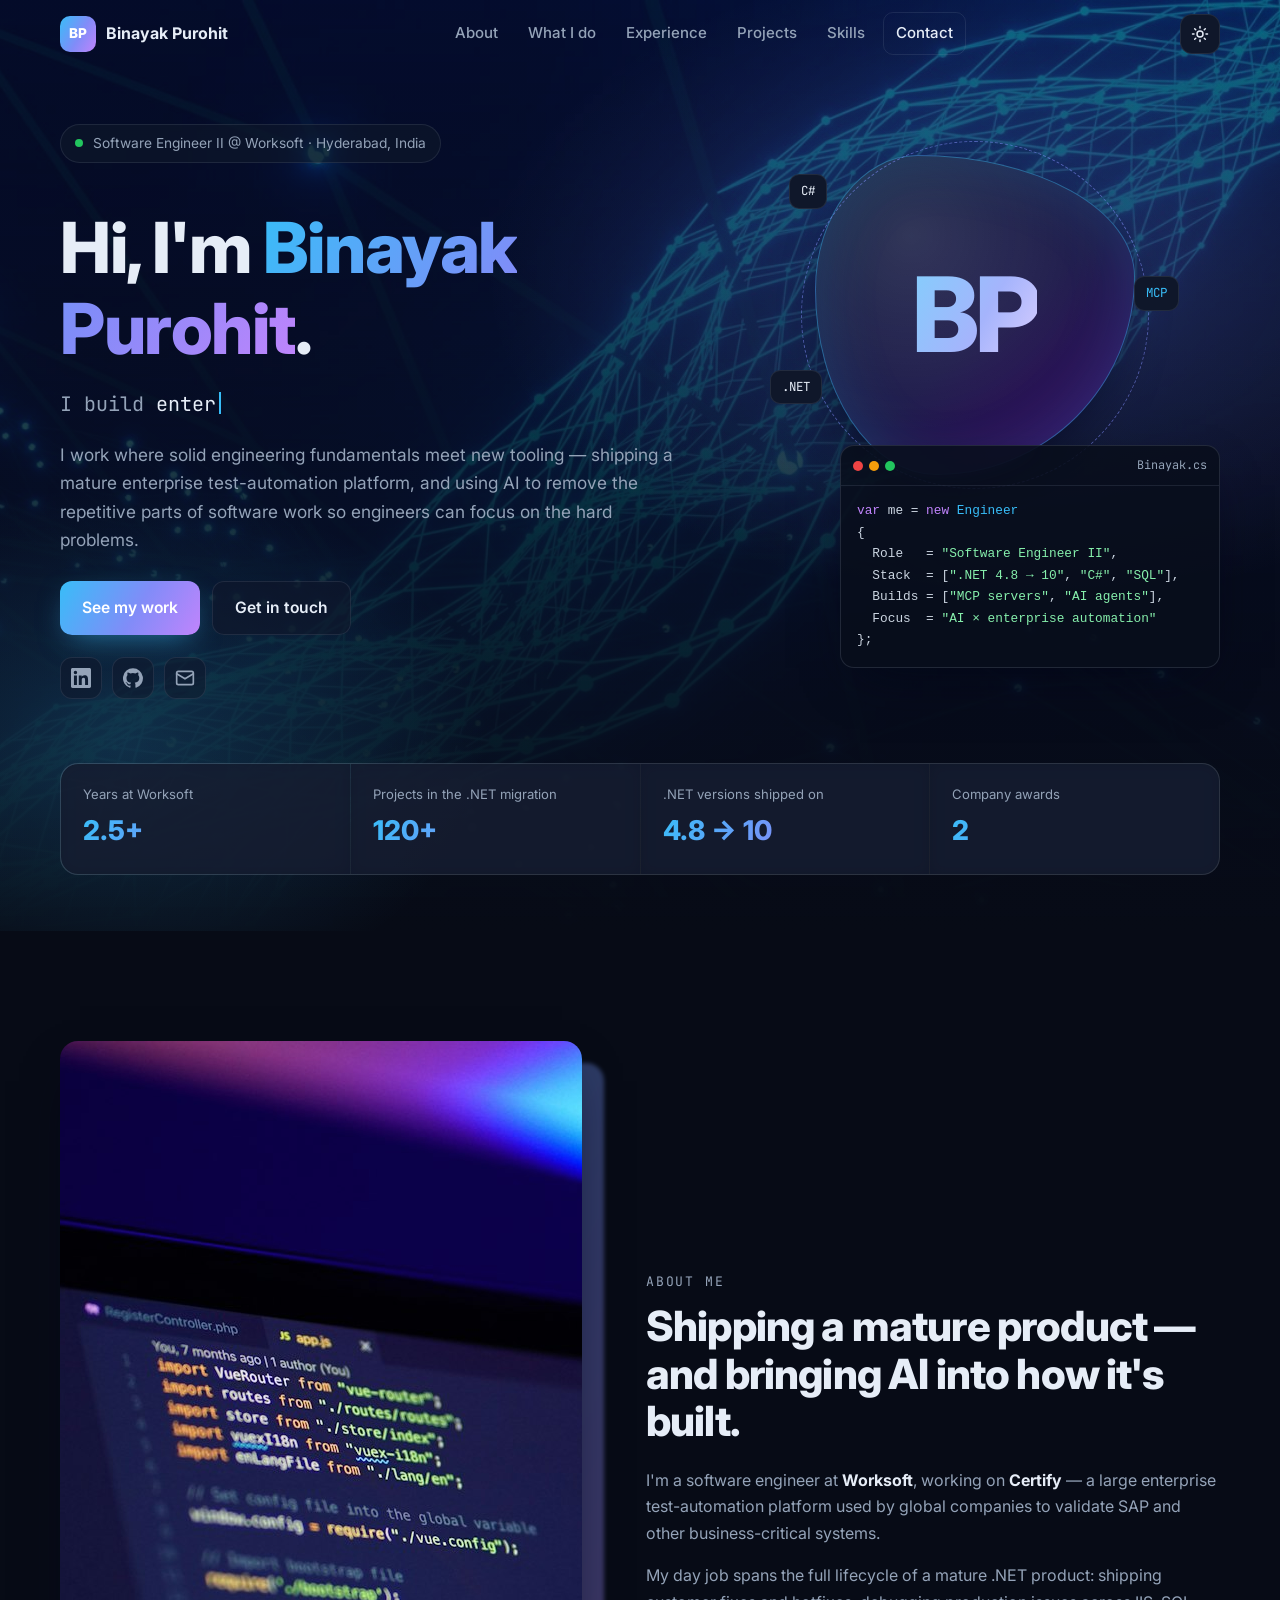
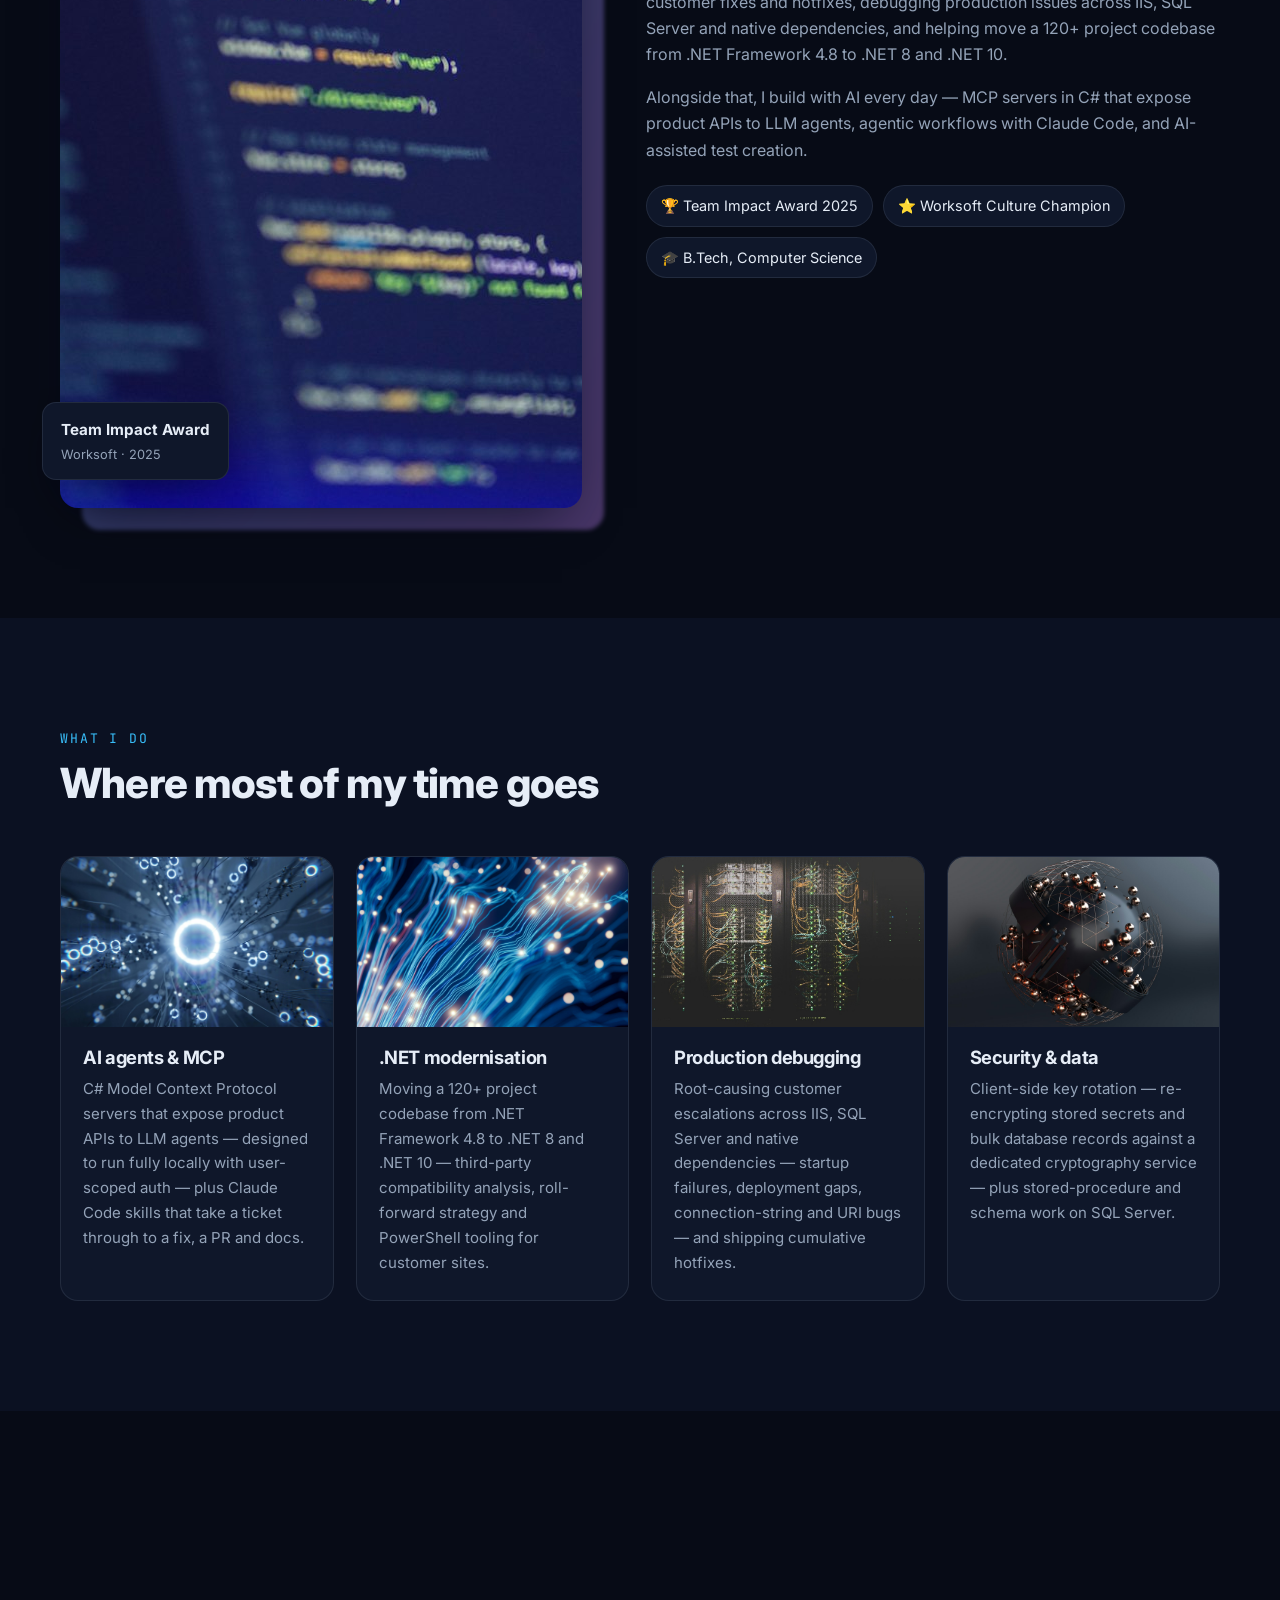
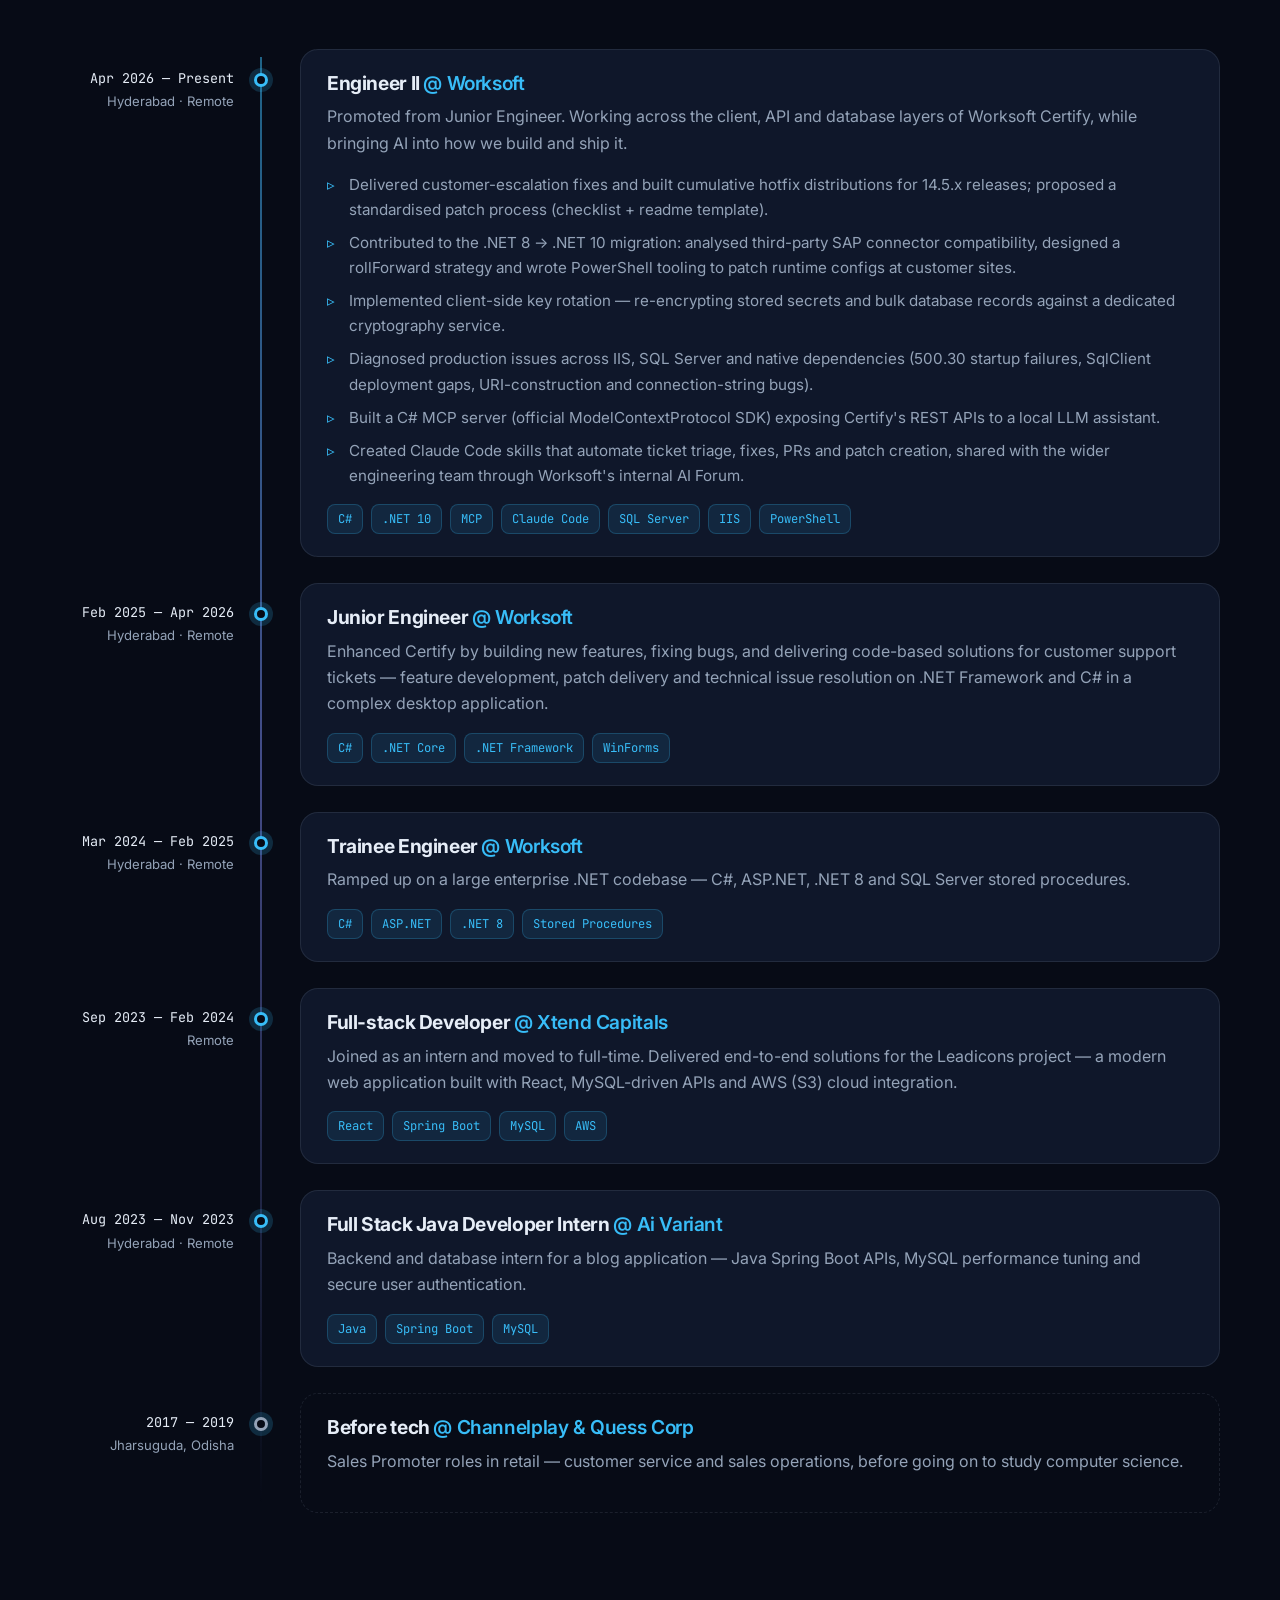
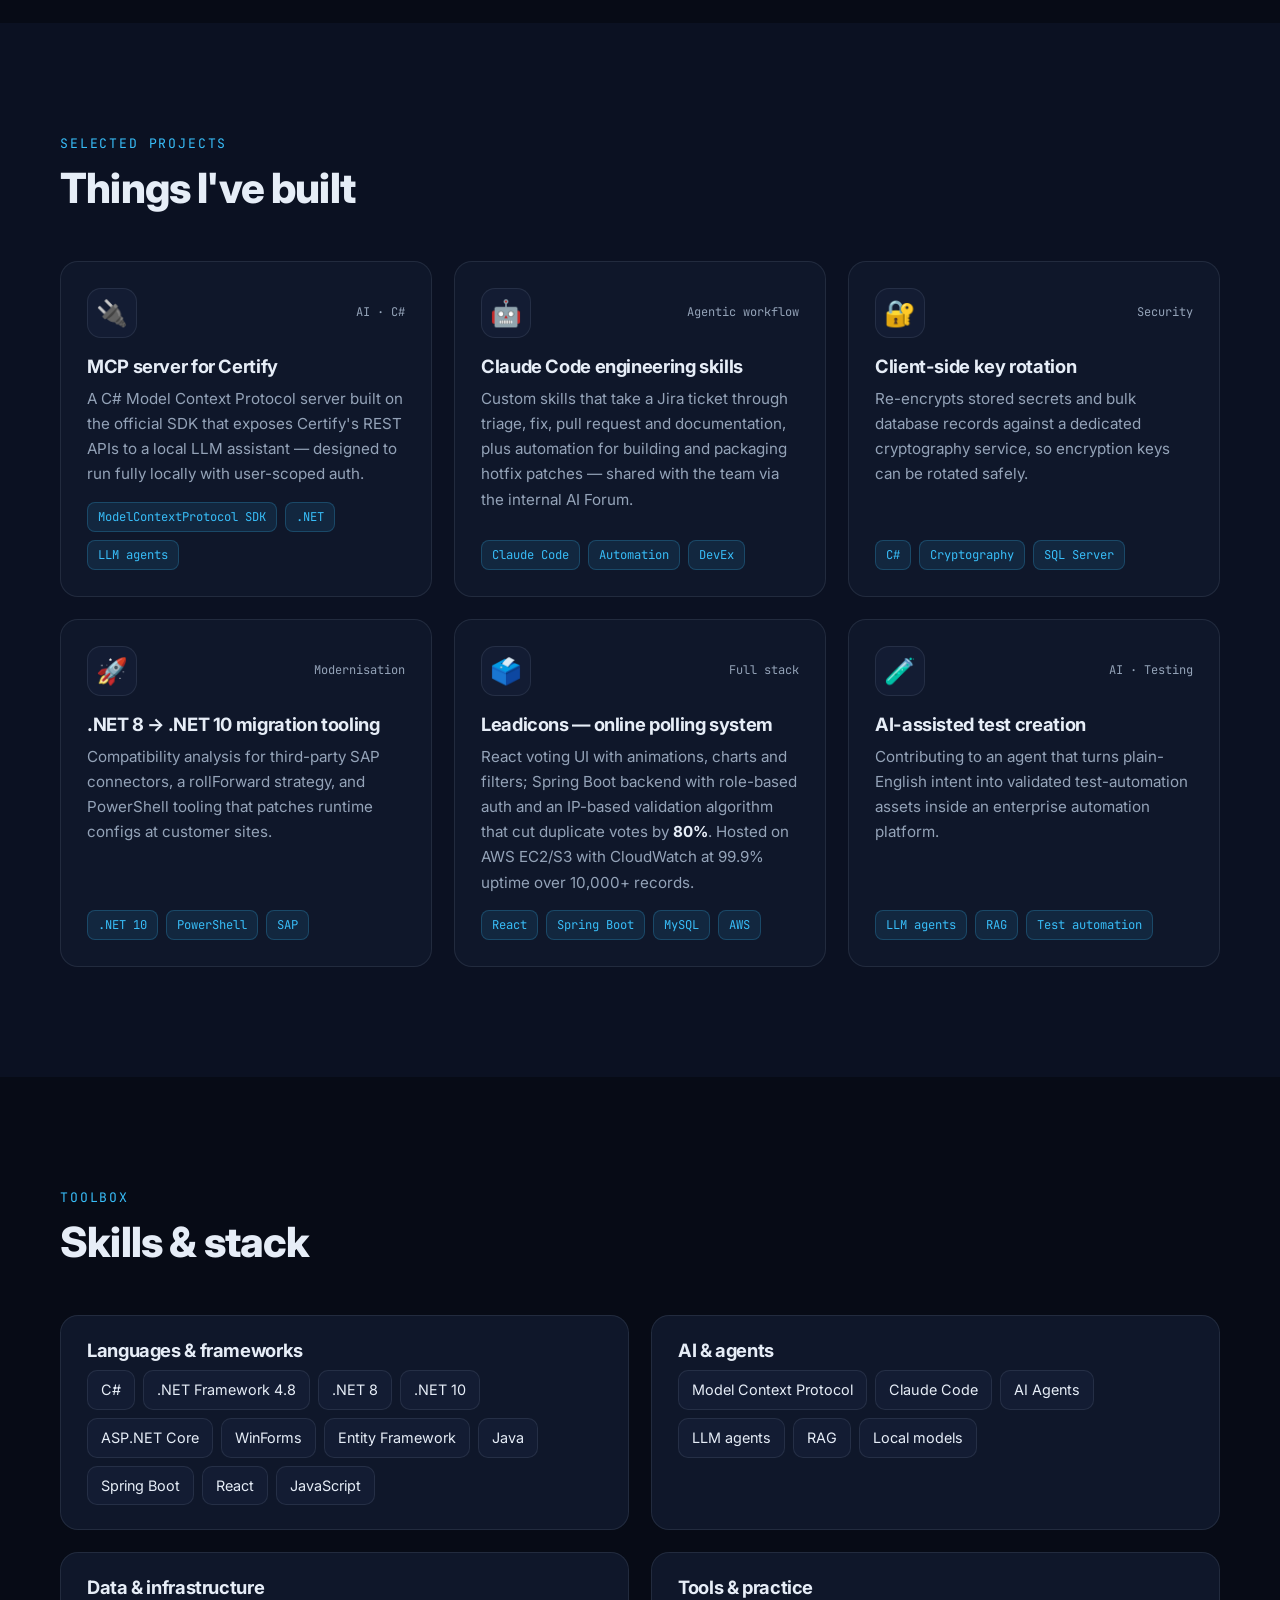
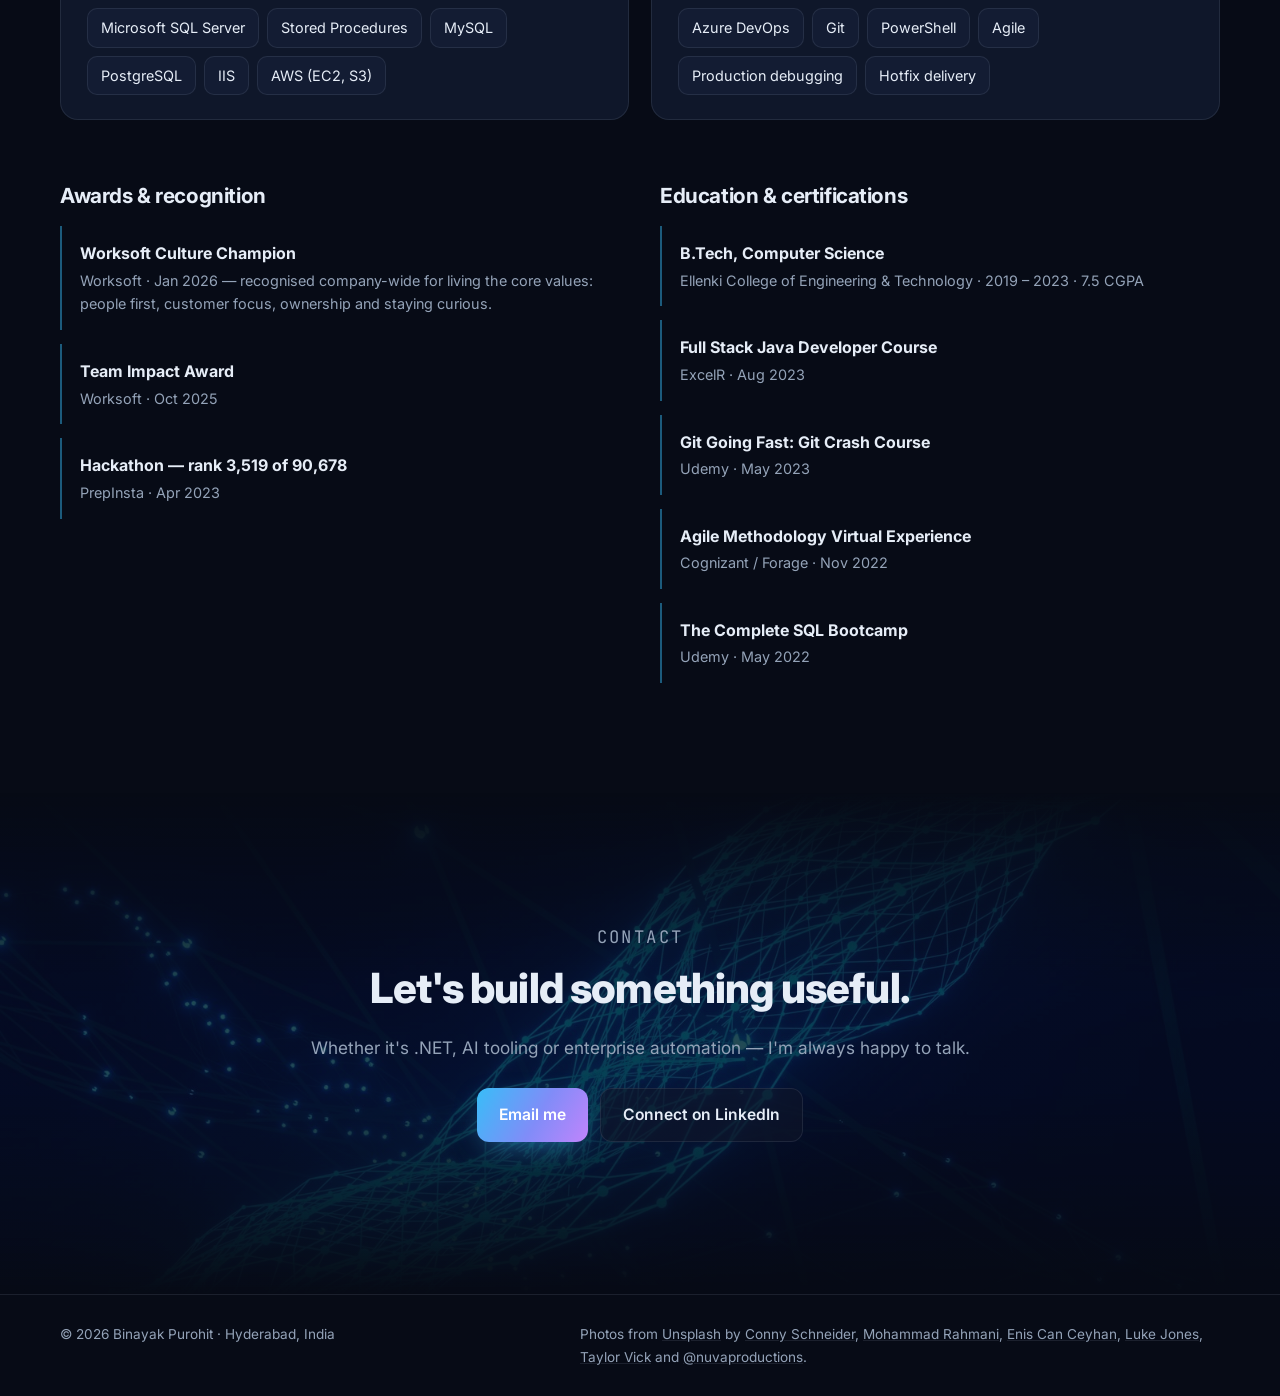
==== index.html @ 45546c9e "Add Google Search Console meta verification tag" ====
<!DOCTYPE html>
<html lang="en">
<head>
  <meta charset="utf-8">
  <meta name="viewport" content="width=device-width, initial-scale=1">
  <title>Binayak Purohit · Software Engineer</title>
  <meta name="description" content="Binayak Purohit — Software Engineer II at Worksoft. .NET (4.8 → 10), C#, AI agents and Model Context Protocol. Building AI into enterprise automation.">
  <meta name="theme-color" content="#070b16">
  <meta name="google-site-verification" content="hqnTCLdIvUIhX-21rxp1dbKADxFzVErIx6A2fZSbDo8" />
  <meta property="og:title" content="Binayak Purohit · Software Engineer">
  <meta property="og:description" content=".NET · C# · AI Agents & MCP — building AI into enterprise automation.">
  <meta property="og:image" content="https://binayakpurohit.github.io/assets/img/hero-network.jpg">
  <meta property="og:url" content="https://binayakpurohit.github.io/">
  <meta name="twitter:card" content="summary_large_image">
  <link rel="icon" href="data:image/svg+xml,<svg xmlns='http://www.w3.org/2000/svg' viewBox='0 0 64 64'><rect width='64' height='64' rx='14' fill='%23070b16'/><text x='32' y='42' font-family='Arial' font-weight='700' font-size='26' text-anchor='middle' fill='%2338bdf8'>BP</text></svg>">
  <link rel="preconnect" href="https://fonts.googleapis.com">
  <link rel="preconnect" href="https://fonts.gstatic.com" crossorigin>
  <link href="https://fonts.googleapis.com/css2?family=Inter:wght@400;500;600;700;800&family=JetBrains+Mono:wght@400;500&display=swap" rel="stylesheet">
  <link rel="stylesheet" href="assets/css/styles.css">
  <script>try{var t=localStorage.getItem('theme');if(t)document.documentElement.dataset.theme=t;}catch(e){}</script>
</head>
<body>
  <a class="skip" href="#main">Skip to content</a>

  <header class="nav" id="nav">
    <div class="container nav__inner">
      <a href="#top" class="nav__brand" aria-label="Home"><span class="nav__logo">BP</span><span>Binayak Purohit</span></a>
      <nav class="nav__links" id="navLinks" aria-label="Primary">
        <a href="#about">About</a>
        <a href="#work">What I do</a>
        <a href="#experience">Experience</a>
        <a href="#projects">Projects</a>
        <a href="#skills">Skills</a>
        <a href="#contact" class="nav__cta">Contact</a>
      </nav>
      <div class="nav__actions">
        <button class="icon-btn" id="themeToggle" aria-label="Toggle colour theme">
          <svg class="i-sun" viewBox="0 0 24 24" width="18" height="18" fill="none" stroke="currentColor" stroke-width="2" stroke-linecap="round"><circle cx="12" cy="12" r="4"/><path d="M12 2v2M12 20v2M4.9 4.9l1.4 1.4M17.7 17.7l1.4 1.4M2 12h2M20 12h2M4.9 19.1l1.4-1.4M17.7 6.3l1.4-1.4"/></svg>
          <svg class="i-moon" viewBox="0 0 24 24" width="18" height="18" fill="none" stroke="currentColor" stroke-width="2" stroke-linecap="round"><path d="M21 12.8A9 9 0 1 1 11.2 3a7 7 0 0 0 9.8 9.8z"/></svg>
        </button>
        <button class="icon-btn nav__burger" id="burger" aria-label="Open menu" aria-expanded="false" aria-controls="navLinks">
          <span></span><span></span><span></span>
        </button>
      </div>
    </div>
  </header>

  <main id="main">
    <!-- HERO -->
    <section class="hero" id="top">
      <div class="hero__bg" aria-hidden="true"></div>
      <div class="container hero__inner">
        <div class="hero__text rise">
          <p class="eyebrow"><span class="dot"></span> Software Engineer II @ Worksoft · Hyderabad, India</p>
          <h1>Hi, I'm <span class="grad">Binayak Purohit</span>.</h1>
          <p class="hero__role">I build <span class="typed" id="typed">enterprise .NET software</span><span class="caret" aria-hidden="true"></span></p>
          <p class="hero__lead">I work where solid engineering fundamentals meet new tooling — shipping a mature enterprise test-automation platform, and using AI to remove the repetitive parts of software work so engineers can focus on the hard problems.</p>
          <div class="hero__cta">
            <a href="#projects" class="btn btn--primary">See my work</a>
            <a href="#contact" class="btn btn--ghost">Get in touch</a>
          </div>
          <ul class="socials" aria-label="Social links">
            <li><a href="https://www.linkedin.com/in/binayak-purohit/" target="_blank" rel="noopener" aria-label="LinkedIn"><svg viewBox="0 0 24 24" width="20" height="20" fill="currentColor"><path d="M20.45 20.45h-3.55v-5.57c0-1.33-.03-3.04-1.85-3.04-1.85 0-2.14 1.45-2.14 2.94v5.67H9.36V9h3.41v1.56h.05c.48-.9 1.64-1.85 3.37-1.85 3.6 0 4.27 2.37 4.27 5.46v6.28zM5.34 7.43a2.06 2.06 0 1 1 0-4.12 2.06 2.06 0 0 1 0 4.12zM7.12 20.45H3.56V9h3.56v11.45zM22.22 0H1.77C.79 0 0 .77 0 1.73v20.54C0 23.23.79 24 1.77 24h20.45c.98 0 1.78-.77 1.78-1.73V1.73C24 .77 23.2 0 22.22 0z"/></svg></a></li>
            <li><a href="https://github.com/binayakpurohit" target="_blank" rel="noopener" aria-label="GitHub"><svg viewBox="0 0 24 24" width="20" height="20" fill="currentColor"><path d="M12 .3a12 12 0 0 0-3.8 23.4c.6.1.8-.3.8-.6v-2c-3.3.7-4-1.6-4-1.6-.6-1.4-1.4-1.8-1.4-1.8-1-.7.1-.7.1-.7 1.2.1 1.8 1.2 1.8 1.2 1 1.8 2.8 1.3 3.5 1 0-.8.4-1.3.7-1.6-2.7-.3-5.5-1.3-5.5-6 0-1.2.5-2.3 1.3-3.1-.2-.4-.6-1.6 0-3.2 0 0 1-.3 3.4 1.2a11.5 11.5 0 0 1 6 0c2.3-1.5 3.3-1.2 3.3-1.2.6 1.6.2 2.8 0 3.2.9.8 1.3 1.9 1.3 3.2 0 4.6-2.8 5.6-5.5 5.9.5.4.9 1 .9 2.2v3.3c0 .3.1.7.8.6A12 12 0 0 0 12 .3"/></svg></a></li>
            <li><a href="mailto:binayakpurohit007@gmail.com" aria-label="Email"><svg viewBox="0 0 24 24" width="20" height="20" fill="none" stroke="currentColor" stroke-width="2" stroke-linecap="round" stroke-linejoin="round"><rect x="2" y="4" width="20" height="16" rx="2"/><path d="m22 7-10 6L2 7"/></svg></a></li>
          </ul>
        </div>

        <div class="hero__visual rise rise--d1">
          <div class="portrait" aria-hidden="true">
            <div class="monogram"><span>BP</span></div>
            <span class="portrait__ring"></span>
            <span class="orbit orbit--1">C#</span>
            <span class="orbit orbit--2">MCP</span>
            <span class="orbit orbit--3">.NET</span>
          </div>
          <div class="terminal" aria-hidden="true">
            <div class="terminal__bar"><span></span><span></span><span></span><em>Binayak.cs</em></div>
<pre><code><span class="k">var</span> me = <span class="k">new</span> <span class="t">Engineer</span>
{
  Role   = <span class="s">"Software Engineer II"</span>,
  Stack  = [<span class="s">".NET 4.8 → 10"</span>, <span class="s">"C#"</span>, <span class="s">"SQL"</span>],
  Builds = [<span class="s">"MCP servers"</span>, <span class="s">"AI agents"</span>],
  Focus  = <span class="s">"AI × enterprise automation"</span>
};</code></pre>
          </div>
        </div>
      </div>

      <div class="container">
        <dl class="stats rise rise--d2">
          <div><dt>Years at Worksoft</dt><dd><span data-count="2.5" data-decimals="1">2.5</span>+</dd></div>
          <div><dt>Projects in the .NET migration</dt><dd><span data-count="120">120</span>+</dd></div>
          <div><dt>.NET versions shipped on</dt><dd>4.8 → 10</dd></div>
          <div><dt>Company awards</dt><dd><span data-count="2">2</span></dd></div>
        </dl>
      </div>
    </section>

    <!-- ABOUT -->
    <section class="section" id="about">
      <div class="container about">
        <figure class="about__media reveal">
          <img src="assets/img/about-code.jpg" alt="Laptop screen showing colourful source code" loading="lazy" width="1600" height="1067">
          <figcaption class="badge-float"><strong>Team Impact Award</strong><span>Worksoft · 2025</span></figcaption>
        </figure>
        <div class="about__text reveal">
          <p class="kicker">About me</p>
          <h2>Shipping a mature product — and bringing AI into how it's built.</h2>
          <p>I'm a software engineer at <strong>Worksoft</strong>, working on <strong>Certify</strong> — a large enterprise test-automation platform used by global companies to validate SAP and other business-critical systems.</p>
          <p>My day job spans the full lifecycle of a mature .NET product: shipping customer fixes and hotfixes, debugging production issues across IIS, SQL Server and native dependencies, and helping move a 120+ project codebase from .NET Framework 4.8 to .NET 8 and .NET 10.</p>
          <p>Alongside that, I build with AI every day — MCP servers in C# that expose product APIs to LLM agents, agentic workflows with Claude Code, and AI-assisted test creation.</p>
          <ul class="chips">
            <li>🏆 Team Impact Award 2025</li>
            <li>⭐ Worksoft Culture Champion</li>
            <li>🎓 B.Tech, Computer Science</li>
          </ul>
        </div>
      </div>
    </section>

    <!-- WHAT I DO -->
    <section class="section section--alt" id="work">
      <div class="container">
        <header class="section__head reveal">
          <p class="kicker">What I do</p>
          <h2>Where most of my time goes</h2>
        </header>
        <div class="cards">
          <article class="card reveal">
            <div class="card__img"><img src="assets/img/ai-core.jpg" alt="Abstract glowing network core" loading="lazy"></div>
            <div class="card__body">
              <h3>AI agents &amp; MCP</h3>
              <p>C# Model Context Protocol servers that expose product APIs to LLM agents — designed to run fully locally with user-scoped auth — plus Claude Code skills that take a ticket through to a fix, a PR and docs.</p>
            </div>
          </article>
          <article class="card reveal">
            <div class="card__img"><img src="assets/img/dotnet-circuit.jpg" alt="Close-up of a circuit board" loading="lazy"></div>
            <div class="card__body">
              <h3>.NET modernisation</h3>
              <p>Moving a 120+ project codebase from .NET Framework 4.8 to .NET 8 and .NET 10 — third-party compatibility analysis, roll-forward strategy and PowerShell tooling for customer sites.</p>
            </div>
          </article>
          <article class="card reveal">
            <div class="card__img"><img src="assets/img/infra-cables.jpg" alt="Network cables plugged into a server switch" loading="lazy"></div>
            <div class="card__body">
              <h3>Production debugging</h3>
              <p>Root-causing customer escalations across IIS, SQL Server and native dependencies — startup failures, deployment gaps, connection-string and URI bugs — and shipping cumulative hotfixes.</p>
            </div>
          </article>
          <article class="card reveal">
            <div class="card__img"><img src="assets/img/crypto-sphere.jpg" alt="Dark sphere wrapped in a copper wireframe" loading="lazy"></div>
            <div class="card__body">
              <h3>Security &amp; data</h3>
              <p>Client-side key rotation — re-encrypting stored secrets and bulk database records against a dedicated cryptography service — plus stored-procedure and schema work on SQL Server.</p>
            </div>
          </article>
        </div>
      </div>
    </section>

    <!-- EXPERIENCE -->
    <section class="section" id="experience">
      <div class="container">
        <header class="section__head reveal">
          <p class="kicker">Experience</p>
          <h2>Where I've worked</h2>
        </header>

        <ol class="timeline">
          <li class="tl reveal">
            <div class="tl__meta"><span class="tl__date">Apr 2026 — Present</span><span class="tl__place">Hyderabad · Remote</span></div>
            <div class="tl__card">
              <h3>Engineer II <span class="at">@ Worksoft</span></h3>
              <p class="tl__sub">Promoted from Junior Engineer. Working across the client, API and database layers of Worksoft Certify, while bringing AI into how we build and ship it.</p>
              <ul class="bullets">
                <li>Delivered customer-escalation fixes and built cumulative hotfix distributions for 14.5.x releases; proposed a standardised patch process (checklist + readme template).</li>
                <li>Contributed to the .NET 8 → .NET 10 migration: analysed third-party SAP connector compatibility, designed a rollForward strategy and wrote PowerShell tooling to patch runtime configs at customer sites.</li>
                <li>Implemented client-side key rotation — re-encrypting stored secrets and bulk database records against a dedicated cryptography service.</li>
                <li>Diagnosed production issues across IIS, SQL Server and native dependencies (500.30 startup failures, SqlClient deployment gaps, URI-construction and connection-string bugs).</li>
                <li>Built a C# MCP server (official ModelContextProtocol SDK) exposing Certify's REST APIs to a local LLM assistant.</li>
                <li>Created Claude Code skills that automate ticket triage, fixes, PRs and patch creation, shared with the wider engineering team through Worksoft's internal AI Forum.</li>
              </ul>
              <ul class="tags"><li>C#</li><li>.NET 10</li><li>MCP</li><li>Claude Code</li><li>SQL Server</li><li>IIS</li><li>PowerShell</li></ul>
            </div>
          </li>
          <li class="tl reveal">
            <div class="tl__meta"><span class="tl__date">Feb 2025 — Apr 2026</span><span class="tl__place">Hyderabad · Remote</span></div>
            <div class="tl__card">
              <h3>Junior Engineer <span class="at">@ Worksoft</span></h3>
              <p class="tl__sub">Enhanced Certify by building new features, fixing bugs, and delivering code-based solutions for customer support tickets — feature development, patch delivery and technical issue resolution on .NET Framework and C# in a complex desktop application.</p>
              <ul class="tags"><li>C#</li><li>.NET Core</li><li>.NET Framework</li><li>WinForms</li></ul>
            </div>
          </li>
          <li class="tl reveal">
            <div class="tl__meta"><span class="tl__date">Mar 2024 — Feb 2025</span><span class="tl__place">Hyderabad · Remote</span></div>
            <div class="tl__card">
              <h3>Trainee Engineer <span class="at">@ Worksoft</span></h3>
              <p class="tl__sub">Ramped up on a large enterprise .NET codebase — C#, ASP.NET, .NET 8 and SQL Server stored procedures.</p>
              <ul class="tags"><li>C#</li><li>ASP.NET</li><li>.NET 8</li><li>Stored Procedures</li></ul>
            </div>
          </li>
          <li class="tl reveal">
            <div class="tl__meta"><span class="tl__date">Sep 2023 — Feb 2024</span><span class="tl__place">Remote</span></div>
            <div class="tl__card">
              <h3>Full-stack Developer <span class="at">@ Xtend Capitals</span></h3>
              <p class="tl__sub">Joined as an intern and moved to full-time. Delivered end-to-end solutions for the Leadicons project — a modern web application built with React, MySQL-driven APIs and AWS (S3) cloud integration.</p>
              <ul class="tags"><li>React</li><li>Spring Boot</li><li>MySQL</li><li>AWS</li></ul>
            </div>
          </li>
          <li class="tl reveal">
            <div class="tl__meta"><span class="tl__date">Aug 2023 — Nov 2023</span><span class="tl__place">Hyderabad · Remote</span></div>
            <div class="tl__card">
              <h3>Full Stack Java Developer Intern <span class="at">@ Ai Variant</span></h3>
              <p class="tl__sub">Backend and database intern for a blog application — Java Spring Boot APIs, MySQL performance tuning and secure user authentication.</p>
              <ul class="tags"><li>Java</li><li>Spring Boot</li><li>MySQL</li></ul>
            </div>
          </li>
          <li class="tl tl--muted reveal">
            <div class="tl__meta"><span class="tl__date">2017 — 2019</span><span class="tl__place">Jharsuguda, Odisha</span></div>
            <div class="tl__card">
              <h3>Before tech <span class="at">@ Channelplay &amp; Quess Corp</span></h3>
              <p class="tl__sub">Sales Promoter roles in retail — customer service and sales operations, before going on to study computer science.</p>
            </div>
          </li>
        </ol>
      </div>
    </section>

    <!-- PROJECTS -->
    <section class="section section--alt" id="projects">
      <div class="container">
        <header class="section__head reveal">
          <p class="kicker">Selected projects</p>
          <h2>Things I've built</h2>
        </header>
        <div class="projects">
          <article class="project reveal">
            <div class="project__top"><span class="project__icon" aria-hidden="true">🔌</span><span class="project__tag">AI · C#</span></div>
            <h3>MCP server for Certify</h3>
            <p>A C# Model Context Protocol server built on the official SDK that exposes Certify's REST APIs to a local LLM assistant — designed to run fully locally with user-scoped auth.</p>
            <ul class="tags"><li>ModelContextProtocol SDK</li><li>.NET</li><li>LLM agents</li></ul>
          </article>
          <article class="project reveal">
            <div class="project__top"><span class="project__icon" aria-hidden="true">🤖</span><span class="project__tag">Agentic workflow</span></div>
            <h3>Claude Code engineering skills</h3>
            <p>Custom skills that take a Jira ticket through triage, fix, pull request and documentation, plus automation for building and packaging hotfix patches — shared with the team via the internal AI Forum.</p>
            <ul class="tags"><li>Claude Code</li><li>Automation</li><li>DevEx</li></ul>
          </article>
          <article class="project reveal">
            <div class="project__top"><span class="project__icon" aria-hidden="true">🔐</span><span class="project__tag">Security</span></div>
            <h3>Client-side key rotation</h3>
            <p>Re-encrypts stored secrets and bulk database records against a dedicated cryptography service, so encryption keys can be rotated safely.</p>
            <ul class="tags"><li>C#</li><li>Cryptography</li><li>SQL Server</li></ul>
          </article>
          <article class="project reveal">
            <div class="project__top"><span class="project__icon" aria-hidden="true">🚀</span><span class="project__tag">Modernisation</span></div>
            <h3>.NET 8 → .NET 10 migration tooling</h3>
            <p>Compatibility analysis for third-party SAP connectors, a rollForward strategy, and PowerShell tooling that patches runtime configs at customer sites.</p>
            <ul class="tags"><li>.NET 10</li><li>PowerShell</li><li>SAP</li></ul>
          </article>
          <article class="project reveal">
            <div class="project__top"><span class="project__icon" aria-hidden="true">🗳️</span><span class="project__tag">Full stack</span></div>
            <h3>Leadicons — online polling system</h3>
            <p>React voting UI with animations, charts and filters; Spring Boot backend with role-based auth and an IP-based validation algorithm that cut duplicate votes by <strong>80%</strong>. Hosted on AWS EC2/S3 with CloudWatch at 99.9% uptime over 10,000+ records.</p>
            <ul class="tags"><li>React</li><li>Spring Boot</li><li>MySQL</li><li>AWS</li></ul>
          </article>
          <article class="project reveal">
            <div class="project__top"><span class="project__icon" aria-hidden="true">🧪</span><span class="project__tag">AI · Testing</span></div>
            <h3>AI-assisted test creation</h3>
            <p>Contributing to an agent that turns plain-English intent into validated test-automation assets inside an enterprise automation platform.</p>
            <ul class="tags"><li>LLM agents</li><li>RAG</li><li>Test automation</li></ul>
          </article>
        </div>
      </div>
    </section>

    <!-- SKILLS -->
    <section class="section" id="skills">
      <div class="container">
        <header class="section__head reveal">
          <p class="kicker">Toolbox</p>
          <h2>Skills &amp; stack</h2>
        </header>
        <div class="skills">
          <div class="skillset reveal">
            <h3>Languages &amp; frameworks</h3>
            <ul class="pills"><li>C#</li><li>.NET Framework 4.8</li><li>.NET 8</li><li>.NET 10</li><li>ASP.NET Core</li><li>WinForms</li><li>Entity Framework</li><li>Java</li><li>Spring Boot</li><li>React</li><li>JavaScript</li></ul>
          </div>
          <div class="skillset reveal">
            <h3>AI &amp; agents</h3>
            <ul class="pills"><li>Model Context Protocol</li><li>Claude Code</li><li>AI Agents</li><li>LLM agents</li><li>RAG</li><li>Local models</li></ul>
          </div>
          <div class="skillset reveal">
            <h3>Data &amp; infrastructure</h3>
            <ul class="pills"><li>Microsoft SQL Server</li><li>Stored Procedures</li><li>MySQL</li><li>PostgreSQL</li><li>IIS</li><li>AWS (EC2, S3)</li></ul>
          </div>
          <div class="skillset reveal">
            <h3>Tools &amp; practice</h3>
            <ul class="pills"><li>Azure DevOps</li><li>Git</li><li>PowerShell</li><li>Agile</li><li>Production debugging</li><li>Hotfix delivery</li></ul>
          </div>
        </div>

        <div class="split">
          <div class="reveal">
            <h3 class="mini-head">Awards &amp; recognition</h3>
            <ul class="list">
              <li><strong>Worksoft Culture Champion</strong><span>Worksoft · Jan 2026 — recognised company-wide for living the core values: people first, customer focus, ownership and staying curious.</span></li>
              <li><strong>Team Impact Award</strong><span>Worksoft · Oct 2025</span></li>
              <li><strong>Hackathon — rank 3,519 of 90,678</strong><span>PrepInsta · Apr 2023</span></li>
            </ul>
          </div>
          <div class="reveal">
            <h3 class="mini-head">Education &amp; certifications</h3>
            <ul class="list">
              <li><strong>B.Tech, Computer Science</strong><span>Ellenki College of Engineering &amp; Technology · 2019 – 2023 · 7.5 CGPA</span></li>
              <li><strong>Full Stack Java Developer Course</strong><span>ExcelR · Aug 2023</span></li>
              <li><strong>Git Going Fast: Git Crash Course</strong><span>Udemy · May 2023</span></li>
              <li><strong>Agile Methodology Virtual Experience</strong><span>Cognizant / Forage · Nov 2022</span></li>
              <li><strong>The Complete SQL Bootcamp</strong><span>Udemy · May 2022</span></li>
            </ul>
          </div>
        </div>
      </div>
    </section>

    <!-- CONTACT -->
    <section class="section contact" id="contact">
      <div class="contact__bg" aria-hidden="true"></div>
      <div class="container contact__inner reveal">
        <p class="kicker">Contact</p>
        <h2>Let's build something useful.</h2>
        <p>Whether it's .NET, AI tooling or enterprise automation — I'm always happy to talk.</p>
        <div class="hero__cta hero__cta--center">
          <a class="btn btn--primary" href="mailto:binayakpurohit007@gmail.com">Email me</a>
          <a class="btn btn--ghost" href="https://www.linkedin.com/in/binayak-purohit/" target="_blank" rel="noopener">Connect on LinkedIn</a>
        </div>
      </div>
    </section>
  </main>

  <footer class="footer">
    <div class="container footer__inner">
      <p>© <span id="year">2026</span> Binayak Purohit · Hyderabad, India</p>
      <p class="credits">Photos from <a href="https://unsplash.com" target="_blank" rel="noopener">Unsplash</a> by
        <a href="https://unsplash.com/@choys_" target="_blank" rel="noopener">Conny Schneider</a>,
        <a href="https://unsplash.com/@afgprogrammer" target="_blank" rel="noopener">Mohammad Rahmani</a>,
        <a href="https://unsplash.com/@enisvisuals" target="_blank" rel="noopener">Enis Can Ceyhan</a>,
        <a href="https://unsplash.com/@lukejonesdesign" target="_blank" rel="noopener">Luke Jones</a>,
        <a href="https://unsplash.com/@tvick" target="_blank" rel="noopener">Taylor Vick</a> and
        <a href="https://unsplash.com/@nuvaproductions" target="_blank" rel="noopener">@nuvaproductions</a>.</p>
    </div>
  </footer>

  <script src="assets/js/main.js" defer></script>
</body>
</html>
---- assets/css/styles.css ----
/* ---------- Tokens ---------- */
:root {
  --bg: #070b16;
  --bg-alt: #0b1122;
  --surface: #0f172a;
  --surface-2: #131c33;
  --border: rgba(148, 163, 184, .14);
  --text: #e6edf7;
  --muted: #94a3b8;
  --accent: #38bdf8;
  --accent-2: #818cf8;
  --accent-3: #22d3ee;
  --grad: linear-gradient(120deg, #38bdf8 0%, #818cf8 55%, #c084fc 100%);
  --shadow: 0 20px 50px -20px rgba(2, 6, 23, .8);
  --radius: 18px;
  --nav-h: 68px;
  --hero-overlay: linear-gradient(180deg, rgba(7,11,22,.55) 0%, rgba(7,11,22,.85) 60%, var(--bg) 100%);
  color-scheme: dark;
}
:root[data-theme="light"] {
  --bg: #f7f9fc;
  --bg-alt: #eef2f9;
  --surface: #ffffff;
  --surface-2: #f3f6fb;
  --border: rgba(15, 23, 42, .1);
  --text: #0f172a;
  --muted: #526077;
  --accent: #0284c7;
  --accent-2: #4f46e5;
  --accent-3: #0891b2;
  --grad: linear-gradient(120deg, #0284c7 0%, #4f46e5 55%, #9333ea 100%);
  --shadow: 0 20px 45px -25px rgba(15, 23, 42, .35);
  --hero-overlay: linear-gradient(180deg, rgba(247,249,252,.78) 0%, rgba(247,249,252,.92) 60%, var(--bg) 100%);
  color-scheme: light;
}

/* ---------- Base ---------- */
*, *::before, *::after { box-sizing: border-box; }
html { scroll-behavior: smooth; scroll-padding-top: calc(var(--nav-h) + 12px); }
body {
  margin: 0;
  font-family: "Inter", system-ui, -apple-system, "Segoe UI", Roboto, sans-serif;
  background: var(--bg);
  color: var(--text);
  line-height: 1.65;
  -webkit-font-smoothing: antialiased;
  overflow-x: hidden;
  transition: background .3s ease, color .3s ease;
}
img { max-width: 100%; display: block; }
a { color: var(--accent); text-decoration: none; }
a:hover { text-decoration: underline; }
h1, h2, h3 { line-height: 1.15; margin: 0 0 .5em; letter-spacing: -.02em; }
h2 { font-size: clamp(1.8rem, 3.6vw, 2.6rem); font-weight: 800; }
h3 { font-size: 1.15rem; font-weight: 700; }
p { margin: 0 0 1em; }
ul, ol { margin: 0; padding: 0; list-style: none; }
.container { width: min(1160px, 100% - 32px); margin-inline: auto; }
.skip { position: absolute; left: -999px; top: 8px; background: var(--accent); color: #000; padding: 8px 14px; border-radius: 8px; z-index: 100; }
.skip:focus { left: 8px; }
:focus-visible { outline: 2px solid var(--accent); outline-offset: 3px; border-radius: 6px; }
.grad { background: var(--grad); -webkit-background-clip: text; background-clip: text; color: transparent; }
.kicker { font-family: "JetBrains Mono", monospace; font-size: .82rem; text-transform: uppercase; letter-spacing: .14em; color: var(--accent); margin-bottom: .8em; }

/* ---------- Nav ---------- */
.nav {
  position: fixed; inset: 0 0 auto 0; height: var(--nav-h); z-index: 50;
  transition: background .3s ease, box-shadow .3s ease, border-color .3s ease;
  border-bottom: 1px solid transparent;
}
.nav.is-scrolled {
  background: color-mix(in srgb, var(--bg) 78%, transparent);
  backdrop-filter: saturate(160%) blur(14px);
  -webkit-backdrop-filter: saturate(160%) blur(14px);
  border-bottom-color: var(--border);
}
.nav__inner { height: 100%; display: flex; align-items: center; justify-content: space-between; gap: 16px; }
.nav__brand { display: flex; align-items: center; gap: 10px; color: var(--text); font-weight: 700; }
.nav__brand:hover { text-decoration: none; }
.nav__logo { display: grid; place-items: center; width: 36px; height: 36px; border-radius: 10px; background: var(--grad); color: #fff; font-size: .85rem; font-weight: 800; letter-spacing: .02em; }
.nav__links { display: flex; align-items: center; gap: 6px; }
.nav__links a { color: var(--muted); padding: 8px 12px; border-radius: 10px; font-size: .94rem; font-weight: 500; transition: color .2s, background .2s; }
.nav__links a:hover, .nav__links a.is-active { color: var(--text); background: var(--surface-2); text-decoration: none; }
.nav__links .nav__cta { color: var(--text); border: 1px solid var(--border); }
.nav__actions { display: flex; align-items: center; gap: 8px; }
.icon-btn { display: grid; place-items: center; width: 40px; height: 40px; border-radius: 12px; border: 1px solid var(--border); background: var(--surface); color: var(--text); cursor: pointer; transition: transform .2s, border-color .2s; }
.icon-btn:hover { border-color: var(--accent); transform: translateY(-1px); }
.i-moon { display: none; }
:root[data-theme="light"] .i-sun { display: none; }
:root[data-theme="light"] .i-moon { display: block; }
.nav__burger { display: none; flex-direction: column; gap: 4px; }
.nav__burger span { display: block; width: 18px; height: 2px; background: currentColor; border-radius: 2px; transition: transform .25s, opacity .25s; }
.nav__burger[aria-expanded="true"] span:nth-child(1) { transform: translateY(6px) rotate(45deg); }
.nav__burger[aria-expanded="true"] span:nth-child(2) { opacity: 0; }
.nav__burger[aria-expanded="true"] span:nth-child(3) { transform: translateY(-6px) rotate(-45deg); }

/* ---------- Buttons ---------- */
.btn { display: inline-flex; align-items: center; justify-content: center; gap: 8px; padding: 13px 22px; border-radius: 12px; font-weight: 600; font-size: .98rem; transition: transform .2s, box-shadow .2s, background .2s, border-color .2s; }
.btn:hover { text-decoration: none; transform: translateY(-2px); }
.btn--primary { background: var(--grad); color: #fff; box-shadow: 0 10px 30px -10px rgba(56, 189, 248, .6); }
.btn--primary:hover { box-shadow: 0 16px 36px -12px rgba(129, 140, 248, .7); }
.btn--ghost { color: var(--text); border: 1px solid var(--border); background: color-mix(in srgb, var(--surface) 60%, transparent); }
.btn--ghost:hover { border-color: var(--accent); }

/* ---------- Hero ---------- */
.hero { position: relative; min-height: 100vh; padding: calc(var(--nav-h) + 56px) 0 56px; display: flex; flex-direction: column; justify-content: center; isolation: isolate; }
.hero__bg { position: absolute; inset: 0; z-index: -1; background: var(--hero-overlay), url("../img/hero-network.jpg") center / cover no-repeat; }
.hero__bg::after { content: ""; position: absolute; inset: 0; background: radial-gradient(60% 50% at 80% 30%, rgba(129,140,248,.22), transparent 70%), radial-gradient(40% 40% at 10% 80%, rgba(56,189,248,.18), transparent 70%); }
.hero__inner { display: grid; grid-template-columns: 1.25fr 1fr; gap: 56px; align-items: center; }
.eyebrow { display: inline-flex; align-items: center; gap: 10px; padding: 7px 14px; border-radius: 999px; border: 1px solid var(--border); background: color-mix(in srgb, var(--surface) 65%, transparent); color: var(--muted); font-size: .86rem; backdrop-filter: blur(6px); }
.dot { width: 8px; height: 8px; border-radius: 50%; background: #22c55e; box-shadow: 0 0 0 0 rgba(34,197,94,.6); animation: pulse 2s infinite; }
@keyframes pulse { 0% { box-shadow: 0 0 0 0 rgba(34,197,94,.55); } 70% { box-shadow: 0 0 0 10px rgba(34,197,94,0); } 100% { box-shadow: 0 0 0 0 rgba(34,197,94,0); } }
.hero h1 { font-size: clamp(2.5rem, 6vw, 4.4rem); font-weight: 800; margin: .45em 0 .25em; }
.hero__role { font-family: "JetBrains Mono", monospace; font-size: clamp(1rem, 2vw, 1.25rem); color: var(--muted); min-height: 1.6em; }
.typed { color: var(--text); }
.caret { display: inline-block; width: 2px; height: 1.1em; margin-left: 3px; vertical-align: -3px; background: var(--accent); animation: blink 1s steps(1) infinite; }
@keyframes blink { 50% { opacity: 0; } }
.hero__lead { font-size: 1.08rem; color: var(--muted); max-width: 58ch; }
.hero__cta { display: flex; flex-wrap: wrap; gap: 12px; margin: 26px 0 22px; }
.hero__cta--center { justify-content: center; }
.socials { display: flex; gap: 10px; }
.socials a { display: grid; place-items: center; width: 42px; height: 42px; border-radius: 12px; border: 1px solid var(--border); color: var(--muted); background: color-mix(in srgb, var(--surface) 55%, transparent); transition: color .2s, border-color .2s, transform .2s; }
.socials a:hover { color: var(--accent); border-color: var(--accent); transform: translateY(-2px); }

.hero__visual { position: relative; display: grid; justify-items: center; }
.portrait { position: relative; width: min(320px, 70vw); aspect-ratio: 1; }
.monogram { position: absolute; inset: 0; display: grid; place-items: center; border-radius: 32% 68% 62% 38% / 42% 38% 62% 58%; background: radial-gradient(circle at 30% 25%, rgba(255,255,255,.12), transparent 60%), linear-gradient(140deg, #0c1a3a 0%, #1e1b4b 55%, #3b0764 100%); border: 1px solid color-mix(in srgb, var(--accent) 45%, transparent); box-shadow: var(--shadow), inset 0 0 60px rgba(56,189,248,.18); animation: blob 12s ease-in-out infinite; }
.monogram span { font-size: clamp(4rem, 9vw, 6.5rem); font-weight: 800; letter-spacing: -.04em; background: linear-gradient(120deg, #7dd3fc, #a5b4fc 55%, #e9d5ff); -webkit-background-clip: text; background-clip: text; color: transparent; }
.orbit { position: absolute; font-family: "JetBrains Mono", monospace; font-size: .78rem; padding: 6px 11px; border-radius: 10px; background: var(--surface); border: 1px solid var(--border); color: var(--text); box-shadow: var(--shadow); animation: float 6s ease-in-out infinite; }
.orbit--1 { top: 6%; left: -8%; }
.orbit--2 { top: 38%; right: -14%; animation-delay: -2s; color: var(--accent); }
.orbit--3 { bottom: 22%; left: -14%; animation-delay: -4s; }
@keyframes float { 0%,100% { transform: translateY(0); } 50% { transform: translateY(-10px); } }
.portrait__ring { position: absolute; inset: -14px; border-radius: 50%; border: 1px dashed color-mix(in srgb, var(--accent-2) 55%, transparent); animation: spin 30s linear infinite; pointer-events: none; }
@keyframes blob { 0%,100% { border-radius: 32% 68% 62% 38% / 42% 38% 62% 58%; } 50% { border-radius: 58% 42% 38% 62% / 55% 60% 40% 45%; } }
@keyframes spin { to { transform: rotate(360deg); } }
.terminal { width: min(380px, 100%); margin-top: -30px; justify-self: end; border-radius: 14px; background: rgba(9, 14, 28, .88); border: 1px solid rgba(148,163,184,.18); box-shadow: var(--shadow); backdrop-filter: blur(10px); overflow: hidden; position: relative; z-index: 1; }
.terminal__bar { display: flex; align-items: center; gap: 6px; padding: 10px 12px; border-bottom: 1px solid rgba(148,163,184,.14); }
.terminal__bar span { width: 10px; height: 10px; border-radius: 50%; background: #ef4444; }
.terminal__bar span:nth-child(2) { background: #f59e0b; }
.terminal__bar span:nth-child(3) { background: #22c55e; }
.terminal__bar em { margin-left: auto; font-style: normal; font-family: "JetBrains Mono", monospace; font-size: .74rem; color: #94a3b8; }
.terminal pre { margin: 0; padding: 14px 16px 16px; font-family: "JetBrains Mono", monospace; font-size: .8rem; line-height: 1.6; color: #cbd5e1; overflow-x: auto; }
.terminal .k { color: #c084fc; } .terminal .t { color: #38bdf8; } .terminal .s { color: #86efac; }

.stats { display: grid; grid-template-columns: repeat(4, 1fr); gap: 1px; margin: 64px 0 0; border-radius: var(--radius); overflow: hidden; border: 1px solid var(--border); background: var(--border); }
.stats > div { background: color-mix(in srgb, var(--surface) 82%, transparent); padding: 20px 22px; backdrop-filter: blur(8px); }
.stats dt { font-size: .82rem; color: var(--muted); }
.stats dd { margin: 4px 0 0; font-size: 1.7rem; font-weight: 800; background: var(--grad); -webkit-background-clip: text; background-clip: text; color: transparent; }

/* ---------- Sections ---------- */
.section { padding: 110px 0; position: relative; }
.section--alt { background: var(--bg-alt); }
.section__head { max-width: 720px; margin-bottom: 48px; }

/* About */
.about { display: grid; grid-template-columns: 1fr 1.1fr; gap: 64px; align-items: center; }
.about__media { position: relative; margin: 0; }
.about__media img { width: 100%; aspect-ratio: 4 / 3.4; object-fit: cover; border-radius: var(--radius); box-shadow: var(--shadow); }
.about__media::before { content: ""; position: absolute; inset: 22px -22px -22px 22px; border-radius: var(--radius); background: var(--grad); opacity: .35; z-index: -1; filter: blur(2px); }
.badge-float { position: absolute; left: -18px; bottom: 28px; display: grid; gap: 2px; padding: 14px 18px; border-radius: 14px; background: var(--surface); border: 1px solid var(--border); box-shadow: var(--shadow); }
.badge-float strong { font-size: .95rem; }
.badge-float span { font-size: .8rem; color: var(--muted); }
.about__text p { color: var(--muted); }
.about__text strong { color: var(--text); }
.chips { display: flex; flex-wrap: wrap; gap: 10px; margin-top: 22px; }
.chips li { padding: 8px 14px; border-radius: 999px; border: 1px solid var(--border); background: var(--surface); font-size: .9rem; }

/* Cards */
.cards { display: grid; grid-template-columns: repeat(4, 1fr); gap: 22px; }
.card { background: var(--surface); border: 1px solid var(--border); border-radius: var(--radius); overflow: hidden; transition: transform .3s, border-color .3s, box-shadow .3s; display: flex; flex-direction: column; }
.card:hover { transform: translateY(-6px); border-color: color-mix(in srgb, var(--accent) 50%, transparent); box-shadow: var(--shadow); }
.card__img { aspect-ratio: 16 / 10; overflow: hidden; }
.card__img img { width: 100%; height: 100%; object-fit: cover; transition: transform .6s ease; }
.card:hover .card__img img { transform: scale(1.06); }
.card__body { padding: 20px 22px 24px; }
.card__body p { color: var(--muted); font-size: .94rem; margin: 0; }

/* Timeline */
.timeline { position: relative; display: grid; gap: 26px; }
.timeline::before { content: ""; position: absolute; left: 200px; top: 8px; bottom: 8px; width: 2px; background: linear-gradient(var(--accent), var(--accent-2), transparent); opacity: .5; }
.tl { display: grid; grid-template-columns: 200px 1fr; gap: 40px; position: relative; }
.tl::before { content: ""; position: absolute; left: 194px; top: 24px; width: 14px; height: 14px; border-radius: 50%; background: var(--bg); border: 3px solid var(--accent); box-shadow: 0 0 0 5px color-mix(in srgb, var(--accent) 18%, transparent); }
.tl__meta { display: grid; align-content: start; gap: 2px; padding-top: 18px; text-align: right; padding-right: 26px; }
.tl__date { font-family: "JetBrains Mono", monospace; font-size: .84rem; color: var(--text); }
.tl__place { font-size: .82rem; color: var(--muted); }
.tl__card { background: var(--surface); border: 1px solid var(--border); border-radius: var(--radius); padding: 22px 26px; transition: border-color .3s; }
.tl__card:hover { border-color: color-mix(in srgb, var(--accent) 45%, transparent); }
.tl__card h3 { font-size: 1.2rem; }
.at { color: var(--accent); font-weight: 600; }
.tl__sub { color: var(--muted); }
.bullets { display: grid; gap: 8px; margin: 0 0 16px; }
.bullets li { position: relative; padding-left: 22px; color: var(--muted); font-size: .95rem; }
.bullets li::before { content: "▹"; position: absolute; left: 0; color: var(--accent); }
.tl--muted .tl__card { background: transparent; border-style: dashed; }
.tl--muted::before { border-color: var(--muted); }

.tags { display: flex; flex-wrap: wrap; gap: 8px; }
.tags li { font-family: "JetBrains Mono", monospace; font-size: .76rem; padding: 4px 10px; border-radius: 8px; color: var(--accent); background: color-mix(in srgb, var(--accent) 10%, transparent); border: 1px solid color-mix(in srgb, var(--accent) 22%, transparent); }

/* Projects */
.projects { display: grid; grid-template-columns: repeat(3, 1fr); gap: 22px; }
.project { position: relative; padding: 26px; border-radius: var(--radius); background: var(--surface); border: 1px solid var(--border); display: flex; flex-direction: column; transition: transform .3s, box-shadow .3s; overflow: hidden; }
.project::before { content: ""; position: absolute; inset: 0 0 auto 0; height: 3px; background: var(--grad); transform: scaleX(0); transform-origin: left; transition: transform .4s ease; }
.project:hover { transform: translateY(-6px); box-shadow: var(--shadow); }
.project:hover::before { transform: scaleX(1); }
.project__top { display: flex; align-items: center; justify-content: space-between; margin-bottom: 18px; }
.project__icon { font-size: 1.6rem; display: grid; place-items: center; width: 50px; height: 50px; border-radius: 14px; background: var(--surface-2); border: 1px solid var(--border); }
.project__tag { font-family: "JetBrains Mono", monospace; font-size: .75rem; color: var(--muted); }
.project p { color: var(--muted); font-size: .95rem; flex: 1; }
.project strong { color: var(--text); }

/* Skills */
.skills { display: grid; grid-template-columns: repeat(2, 1fr); gap: 22px; }
.skillset { padding: 24px 26px; border-radius: var(--radius); background: var(--surface); border: 1px solid var(--border); }
.pills { display: flex; flex-wrap: wrap; gap: 8px; margin-top: 6px; }
.pills li { padding: 7px 13px; border-radius: 10px; font-size: .9rem; background: var(--surface-2); border: 1px solid var(--border); transition: border-color .2s, color .2s; }
.pills li:hover { border-color: var(--accent); color: var(--accent); }
.split { display: grid; grid-template-columns: 1fr 1fr; gap: 40px; margin-top: 64px; }
.mini-head { font-size: 1.3rem; margin-bottom: 18px; }
.list { display: grid; gap: 14px; }
.list li { display: grid; gap: 2px; padding: 14px 0 14px 18px; border-left: 2px solid color-mix(in srgb, var(--accent) 45%, transparent); }
.list span { color: var(--muted); font-size: .9rem; }

/* Contact */
.contact { text-align: center; overflow: hidden; isolation: isolate; padding: 130px 0; }
.contact__bg { position: absolute; inset: 0; z-index: -1; background: linear-gradient(180deg, var(--bg) 0%, color-mix(in srgb, var(--bg) 70%, transparent) 40%, color-mix(in srgb, var(--bg) 70%, transparent) 60%, var(--bg) 100%), url("../img/hero-network.jpg") center / cover no-repeat; opacity: .9; }
.contact__inner { max-width: 680px; }
.contact__inner p { color: var(--muted); font-size: 1.08rem; }

/* Footer */
.footer { border-top: 1px solid var(--border); padding: 28px 0; font-size: .85rem; color: var(--muted); }
.footer__inner { display: flex; flex-wrap: wrap; justify-content: space-between; gap: 10px 24px; }
.footer p { margin: 0; }
.credits { max-width: 640px; }
.credits a { color: var(--muted); text-decoration: underline; text-decoration-color: var(--border); }
.credits a:hover { color: var(--accent); }

/* Reveal */
.reveal { opacity: 0; transform: translateY(24px); transition: opacity .8s ease, transform .8s ease; }
.reveal.is-visible { opacity: 1; transform: none; }
.no-js .reveal { opacity: 1; transform: none; }

/* ---------- Responsive ---------- */
@media (max-width: 1040px) {
  .cards { grid-template-columns: repeat(2, 1fr); }
  .projects { grid-template-columns: repeat(2, 1fr); }
}
@media (max-width: 880px) {
  .nav__burger { display: flex; }
  .nav__links { position: fixed; top: var(--nav-h); left: 0; right: 0; flex-direction: column; align-items: stretch; gap: 4px; padding: 14px 16px 22px; background: color-mix(in srgb, var(--bg) 96%, transparent); backdrop-filter: blur(14px); border-bottom: 1px solid var(--border); transform: translateY(-12px); opacity: 0; pointer-events: none; transition: opacity .25s, transform .25s; }
  .nav__links.is-open { opacity: 1; transform: none; pointer-events: auto; }
  .nav__links a { padding: 12px 14px; }
  .hero { min-height: auto; }
  .hero__inner { grid-template-columns: 1fr; gap: 40px; }
  .hero__visual { order: -1; }
  .portrait { width: min(220px, 60vw); }
  .terminal { display: none; }
  .stats { grid-template-columns: repeat(2, 1fr); margin-top: 44px; }
  .about { grid-template-columns: 1fr; gap: 48px; }
  .badge-float { left: 12px; }
  .about__media::before { inset: 14px -10px -14px 14px; }
  .timeline::before { left: 7px; }
  .tl { grid-template-columns: 1fr; gap: 8px; padding-left: 32px; }
  .tl::before { left: 0; top: 4px; }
  .tl__meta { text-align: left; padding: 0; display: flex; flex-wrap: wrap; gap: 4px 12px; }
  .split { grid-template-columns: 1fr; }
  .skills { grid-template-columns: 1fr; }
  .section { padding: 80px 0; }
}
@media (max-width: 600px) {
  .cards, .projects { grid-template-columns: 1fr; }
  .nav__brand span:last-child { display: none; }
  .tl__card { padding: 18px; }
  .stats dd { font-size: 1.4rem; }
}
@media (prefers-reduced-motion: reduce) {
  *, *::before, *::after { animation: none !important; transition: none !important; scroll-behavior: auto !important; }
  .reveal { opacity: 1; transform: none; }
}

/* Hero entrance (runs on load, not on scroll) */
.rise { animation: rise .9s cubic-bezier(.2,.7,.2,1) both; }
.rise--d1 { animation-delay: .15s; }
.rise--d2 { animation-delay: .3s; }
@keyframes rise { from { opacity: 0; transform: translateY(24px); } to { opacity: 1; transform: none; } }
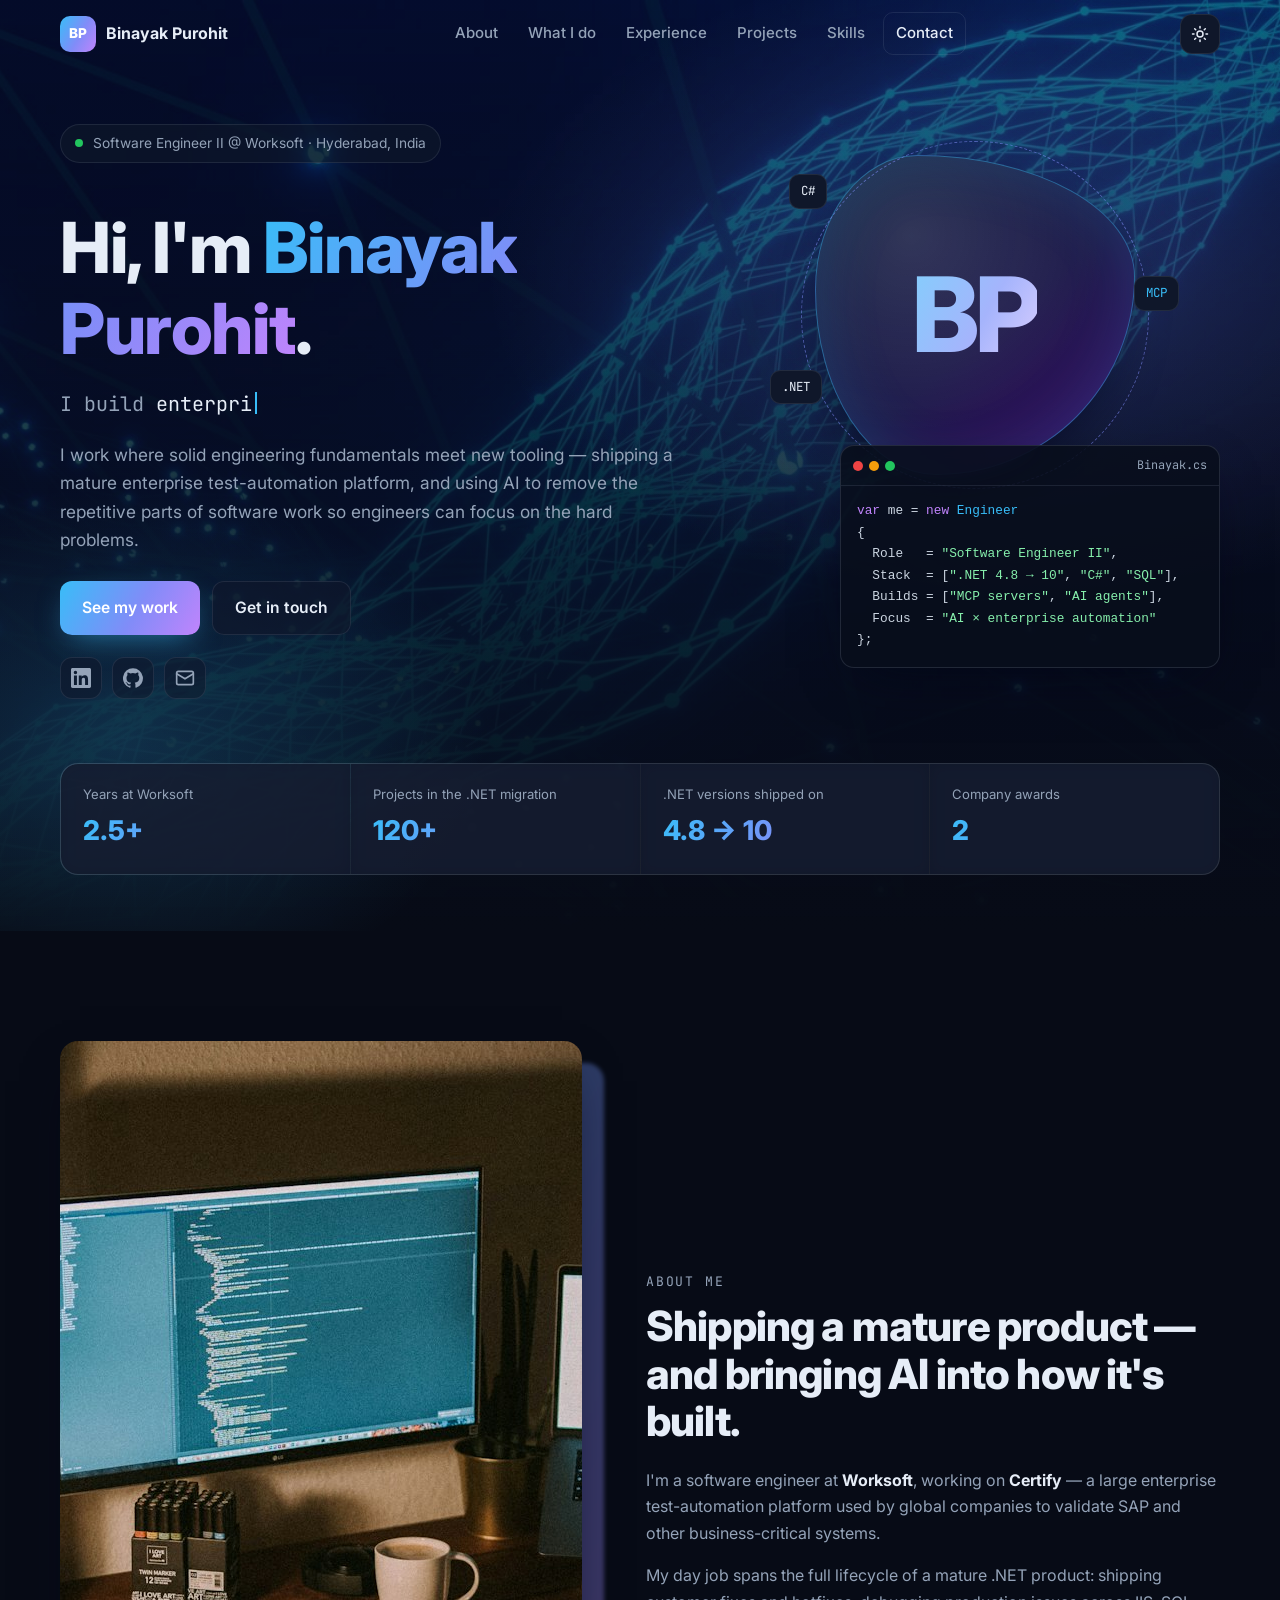
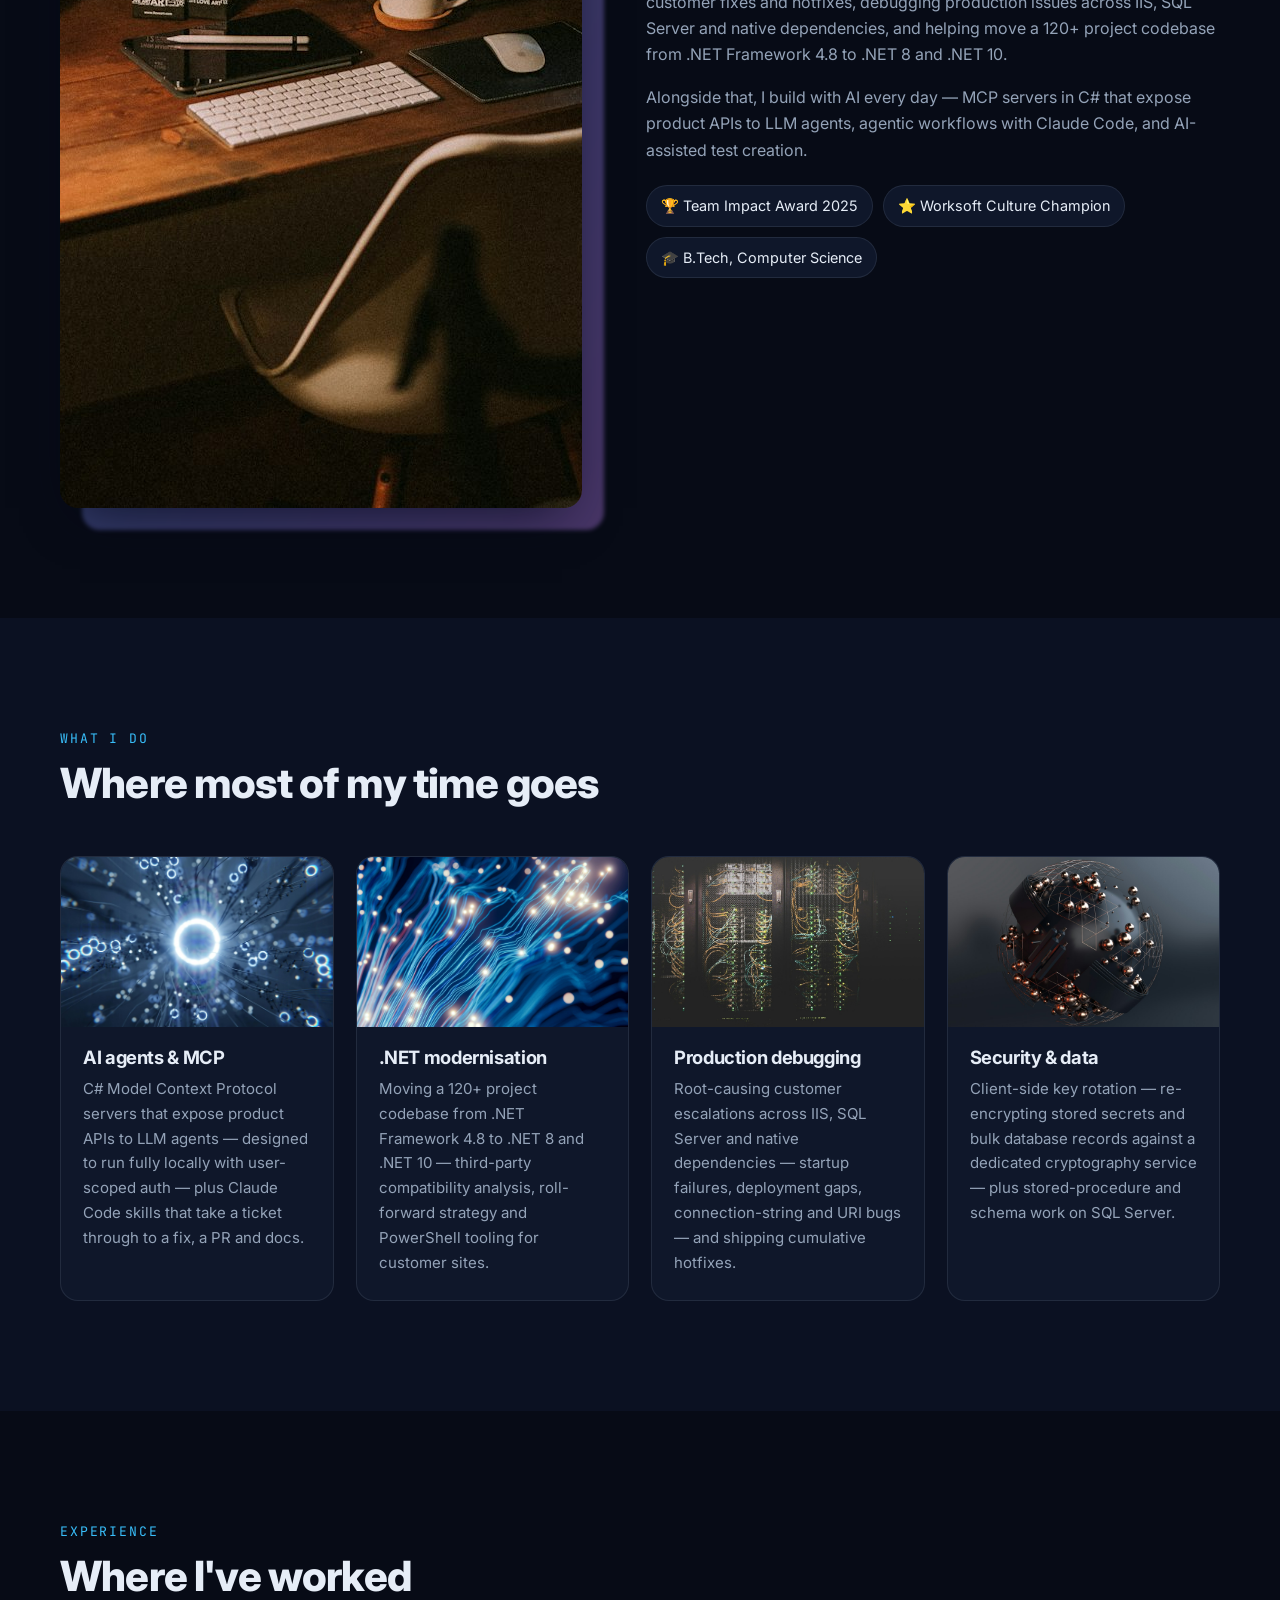
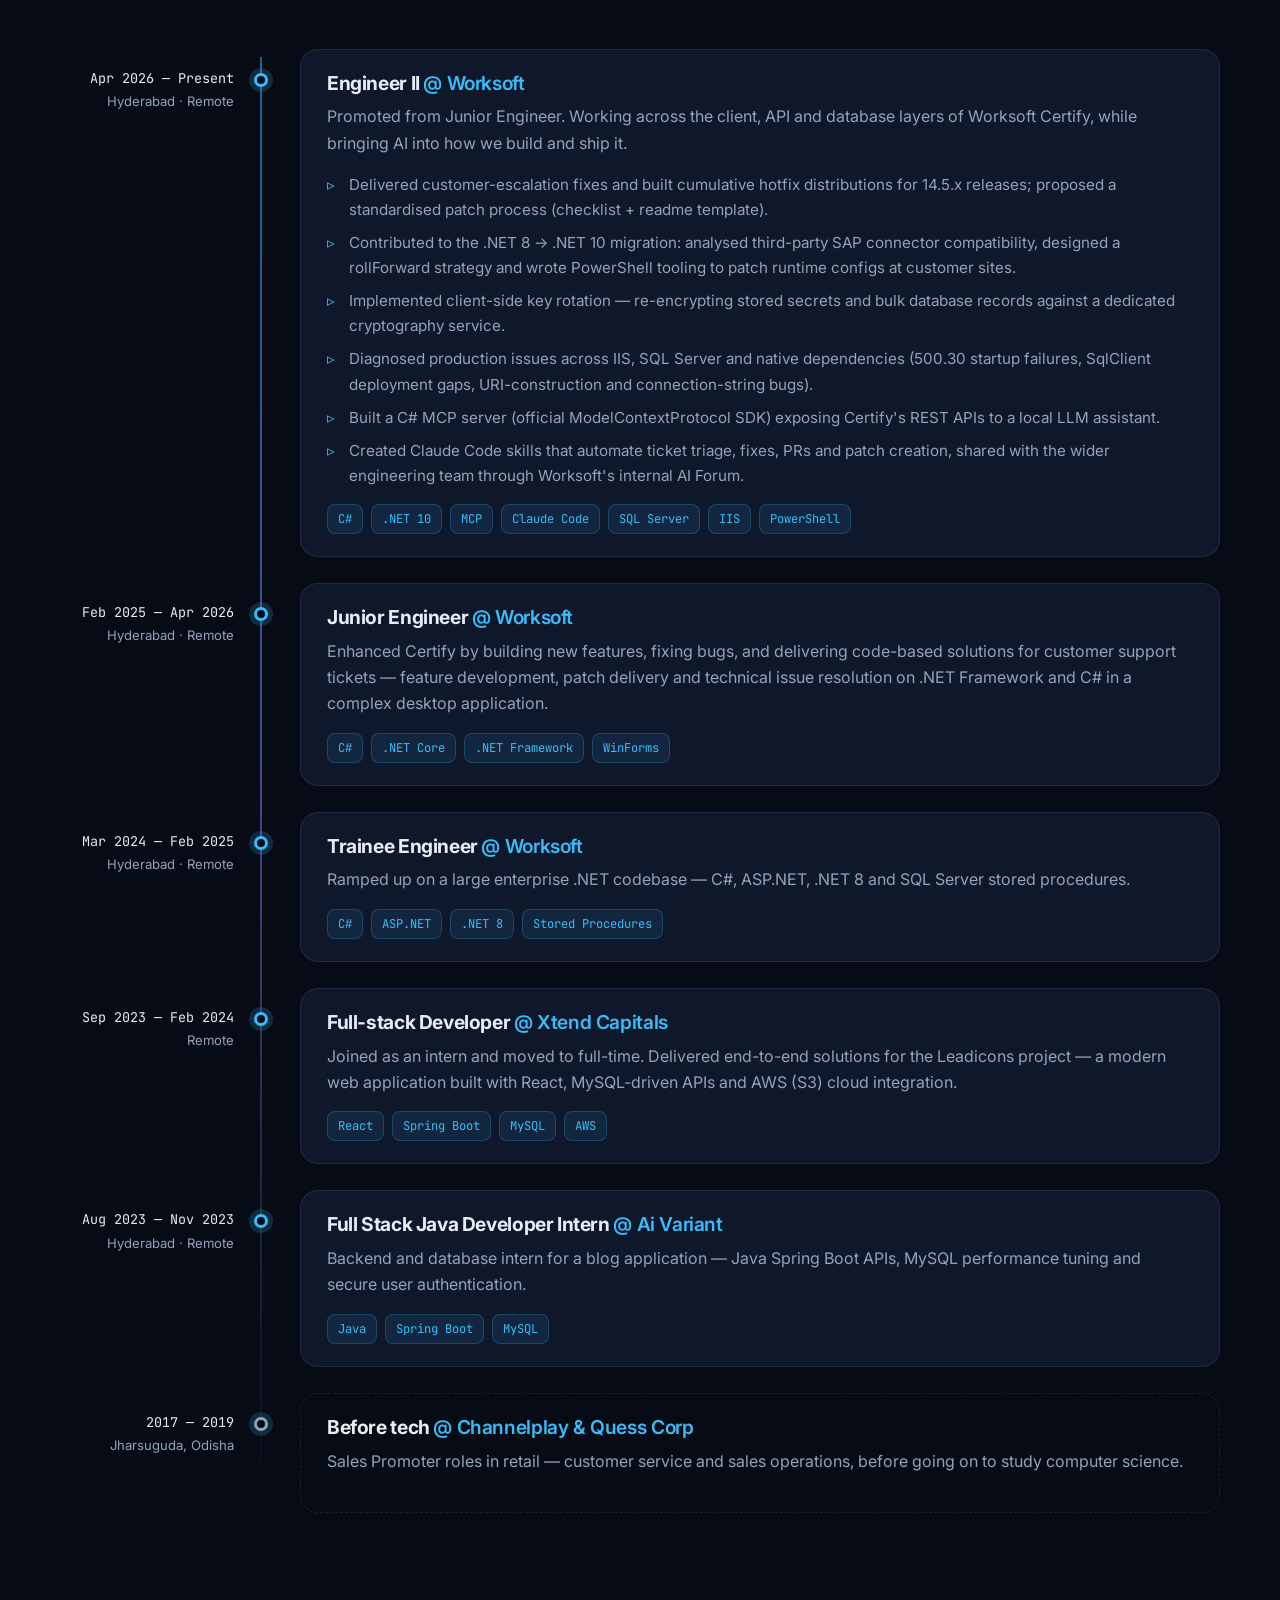
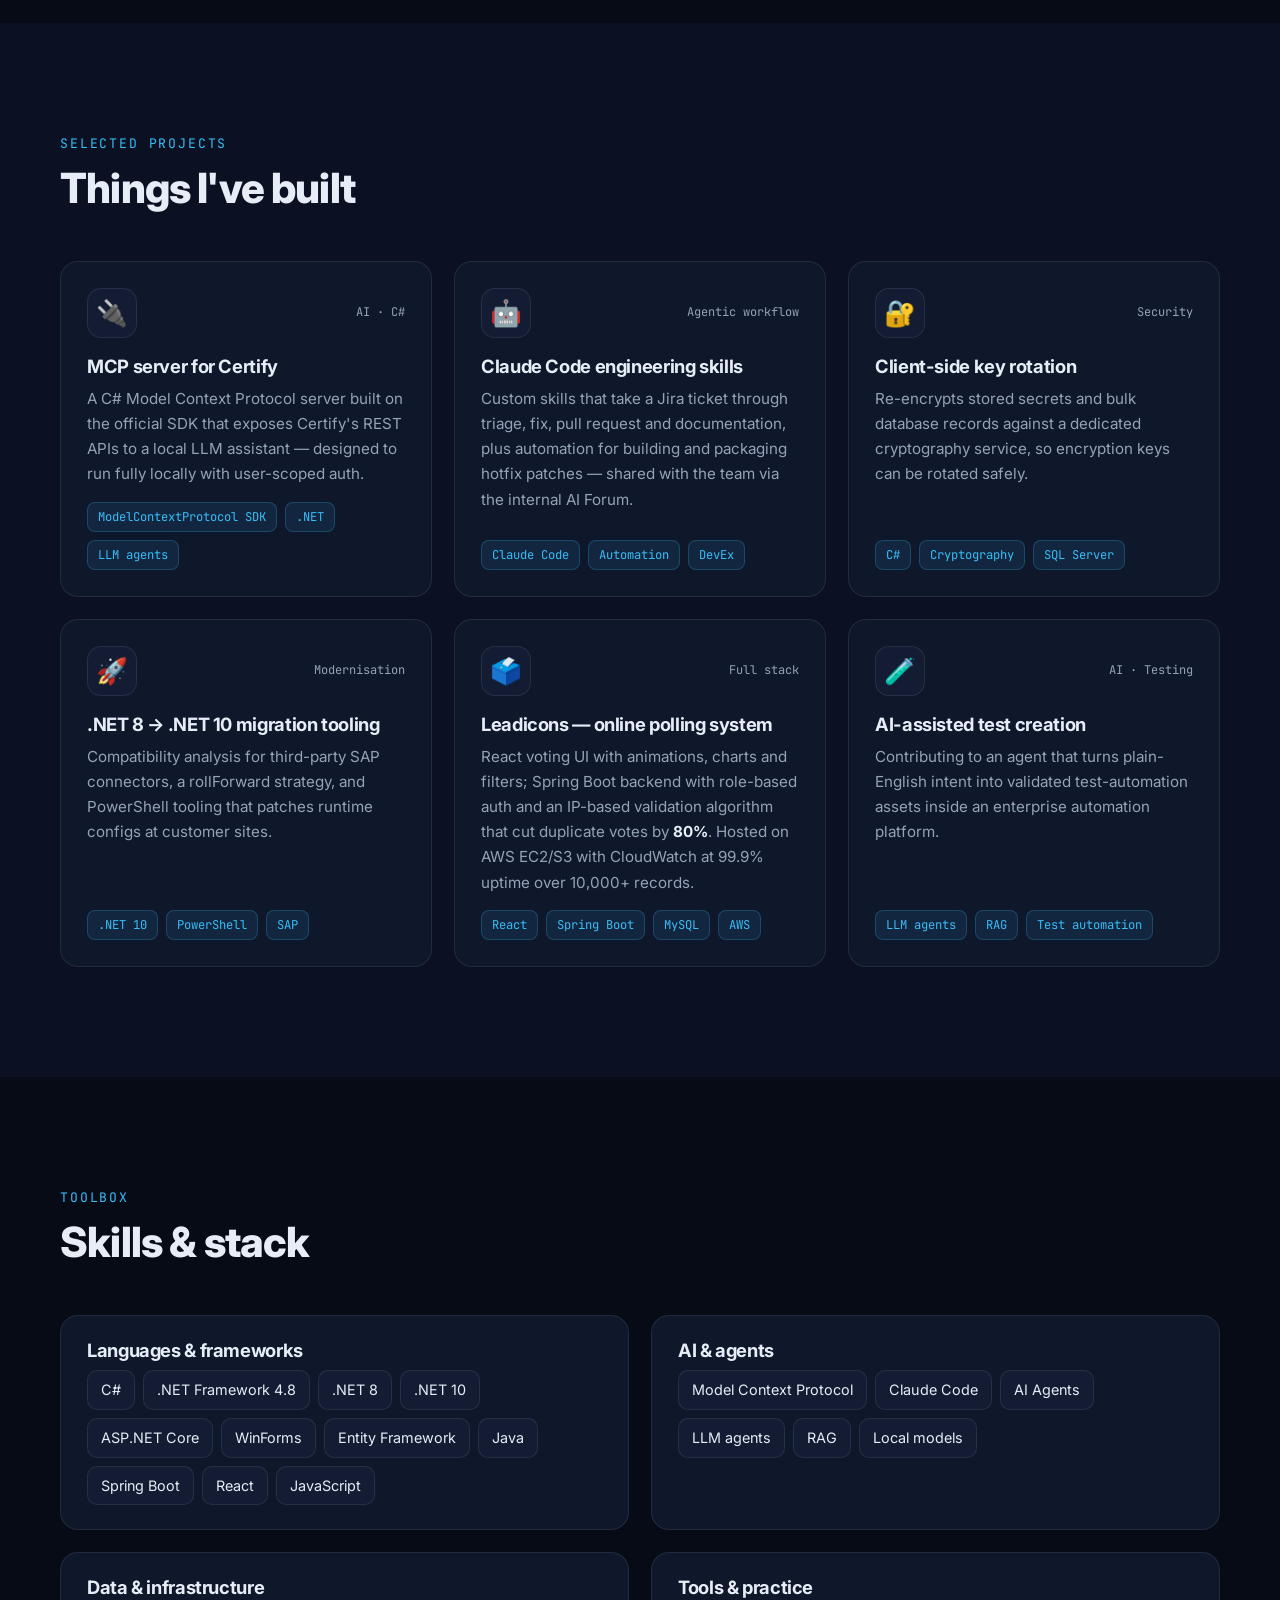
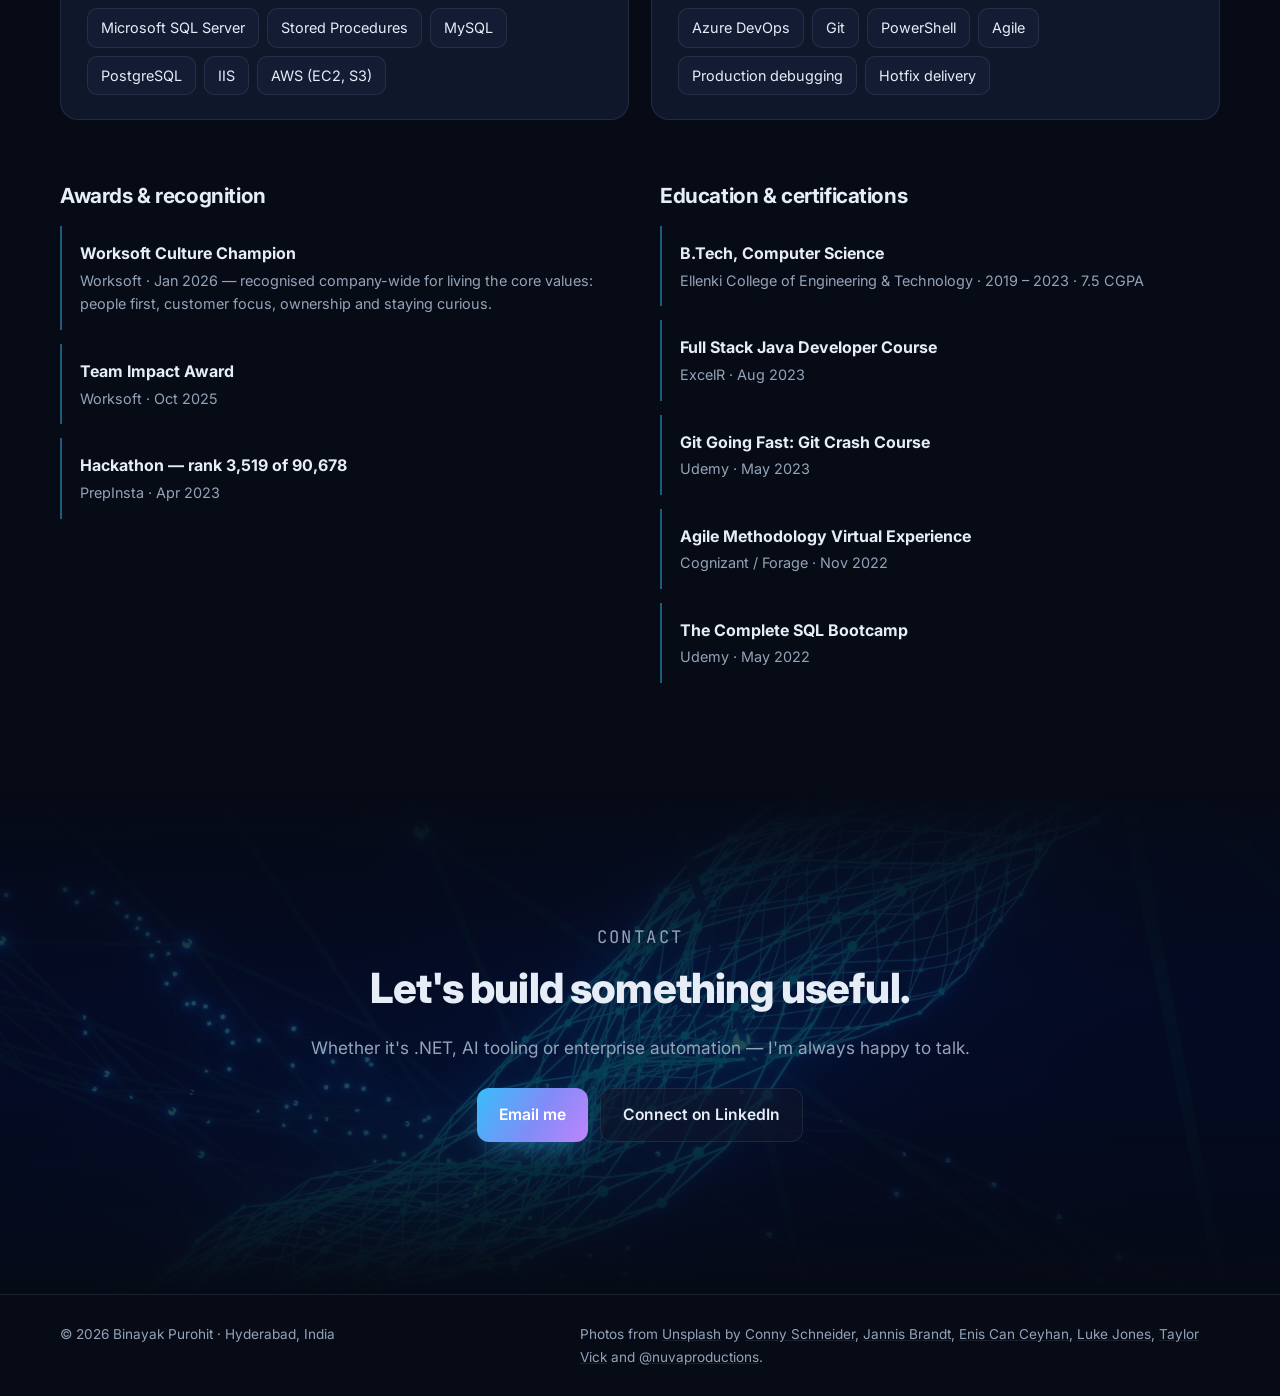
==== commit ae847a26: "Swap About image for a language-neutral workspace photo; drop award badge The previous photo showed " ====
--- a/index.html
+++ b/index.html
@@ -101,8 +101,7 @@
     <section class="section" id="about">
       <div class="container about">
         <figure class="about__media reveal">
-          <img src="assets/img/about-code.jpg" alt="Laptop screen showing colourful source code" loading="lazy" width="1600" height="1067">
-          <figcaption class="badge-float"><strong>Team Impact Award</strong><span>Worksoft · 2025</span></figcaption>
+          <img src="assets/img/about-workspace.jpg" alt="Developer desk at night with two monitors, a laptop and a desk lamp" loading="lazy" width="1600" height="1067">
         </figure>
         <div class="about__text reveal">
           <p class="kicker">About me</p>
@@ -344,7 +343,7 @@
       <p>© <span id="year">2026</span> Binayak Purohit · Hyderabad, India</p>
       <p class="credits">Photos from <a href="https://unsplash.com" target="_blank" rel="noopener">Unsplash</a> by
         <a href="https://unsplash.com/@choys_" target="_blank" rel="noopener">Conny Schneider</a>,
-        <a href="https://unsplash.com/@afgprogrammer" target="_blank" rel="noopener">Mohammad Rahmani</a>,
+        <a href="https://unsplash.com/@jannisbrandt" target="_blank" rel="noopener">Jannis Brandt</a>,
         <a href="https://unsplash.com/@enisvisuals" target="_blank" rel="noopener">Enis Can Ceyhan</a>,
         <a href="https://unsplash.com/@lukejonesdesign" target="_blank" rel="noopener">Luke Jones</a>,
         <a href="https://unsplash.com/@tvick" target="_blank" rel="noopener">Taylor Vick</a> and
--- a/assets/css/styles.css
+++ b/assets/css/styles.css
@@ -158,9 +158,6 @@
 .about__media { position: relative; margin: 0; }
 .about__media img { width: 100%; aspect-ratio: 4 / 3.4; object-fit: cover; border-radius: var(--radius); box-shadow: var(--shadow); }
 .about__media::before { content: ""; position: absolute; inset: 22px -22px -22px 22px; border-radius: var(--radius); background: var(--grad); opacity: .35; z-index: -1; filter: blur(2px); }
-.badge-float { position: absolute; left: -18px; bottom: 28px; display: grid; gap: 2px; padding: 14px 18px; border-radius: 14px; background: var(--surface); border: 1px solid var(--border); box-shadow: var(--shadow); }
-.badge-float strong { font-size: .95rem; }
-.badge-float span { font-size: .8rem; color: var(--muted); }
 .about__text p { color: var(--muted); }
 .about__text strong { color: var(--text); }
 .chips { display: flex; flex-wrap: wrap; gap: 10px; margin-top: 22px; }
@@ -258,7 +255,6 @@
   .terminal { display: none; }
   .stats { grid-template-columns: repeat(2, 1fr); margin-top: 44px; }
   .about { grid-template-columns: 1fr; gap: 48px; }
-  .badge-float { left: 12px; }
   .about__media::before { inset: 14px -10px -14px 14px; }
   .timeline::before { left: 7px; }
   .tl { grid-template-columns: 1fr; gap: 8px; padding-left: 32px; }
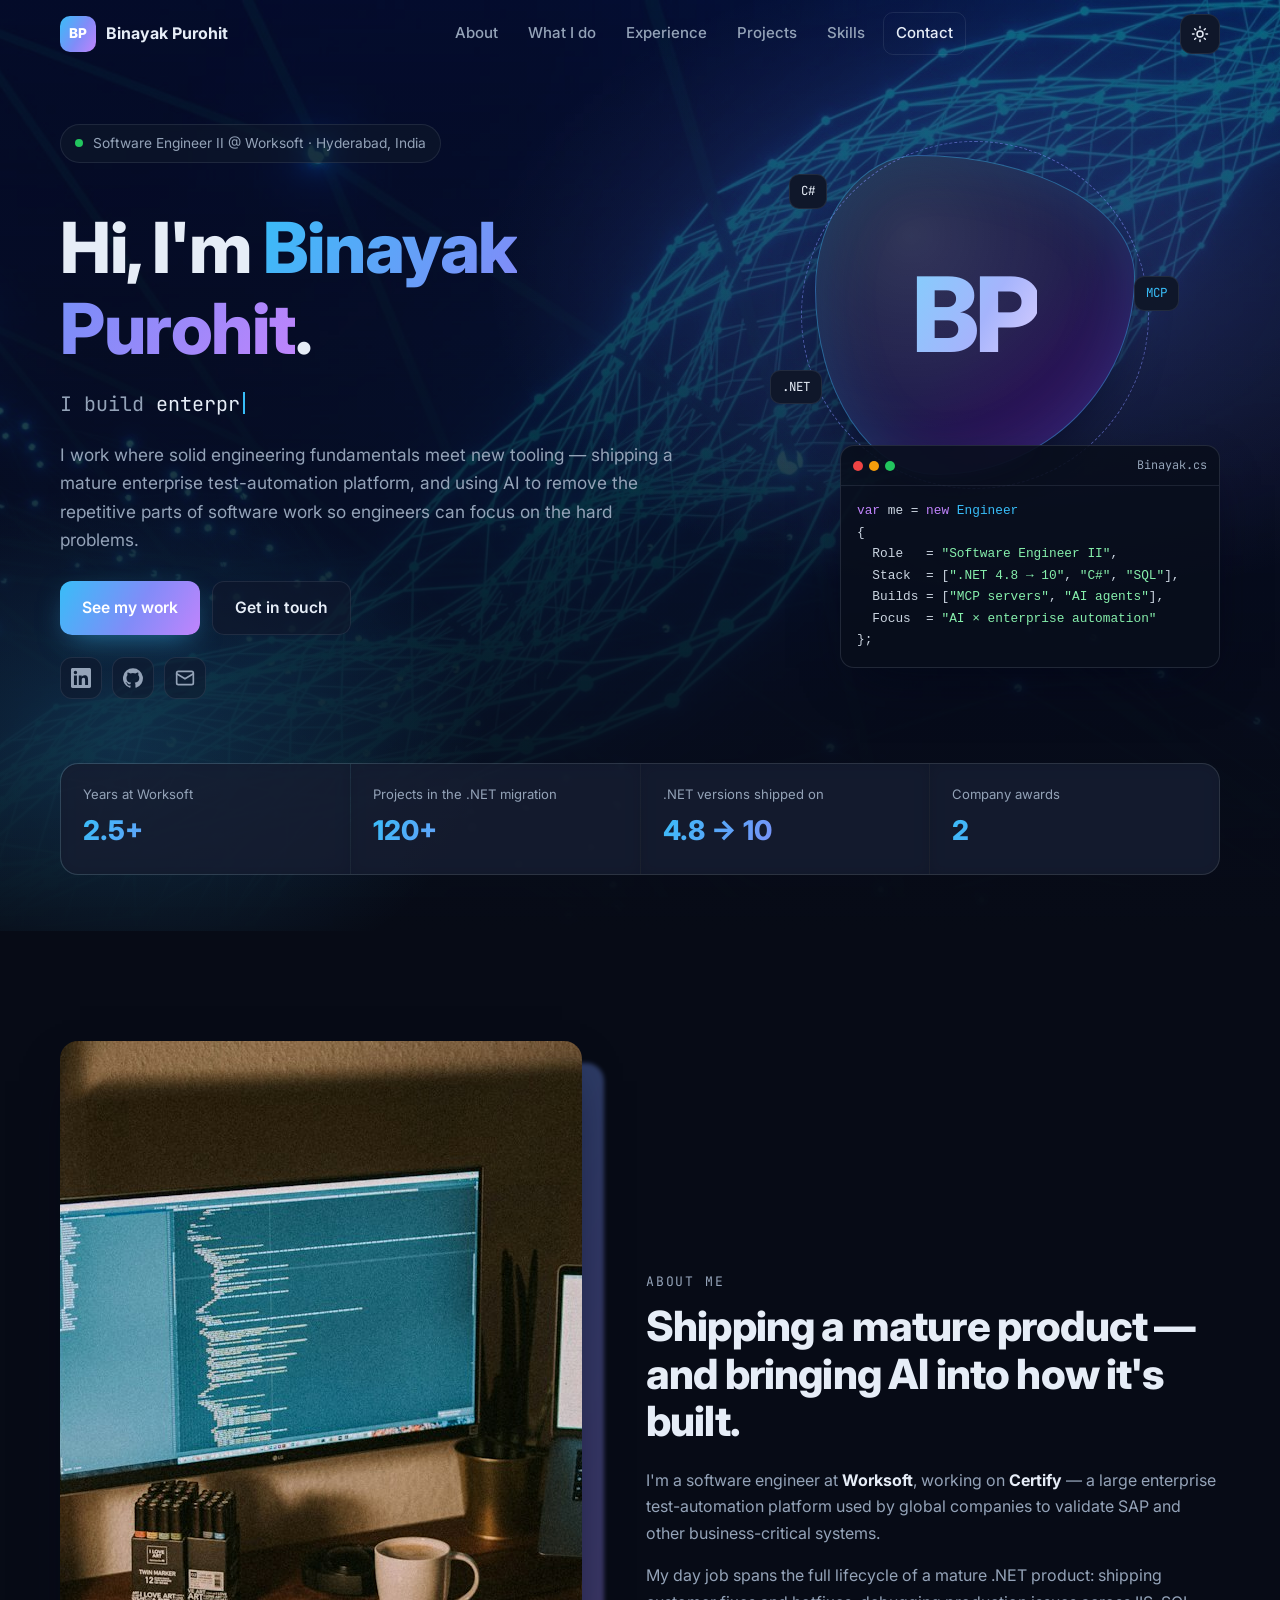
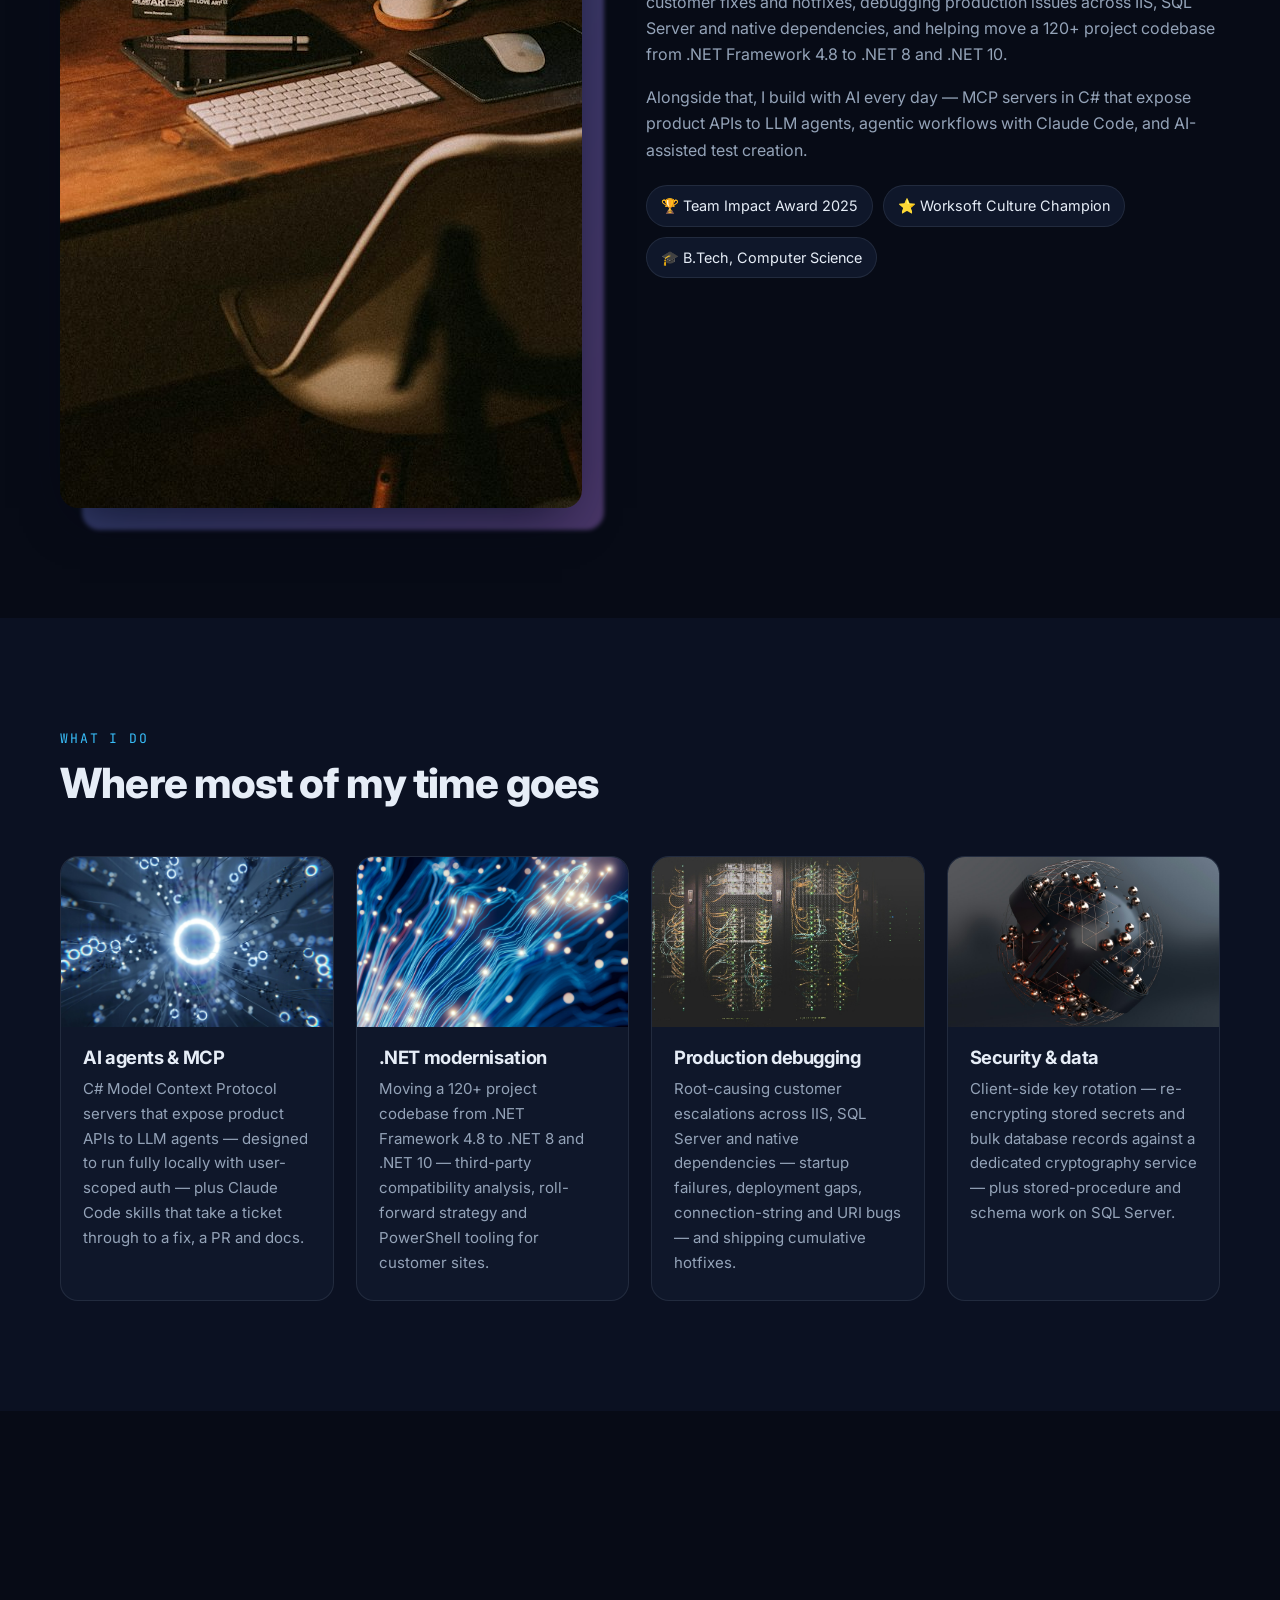
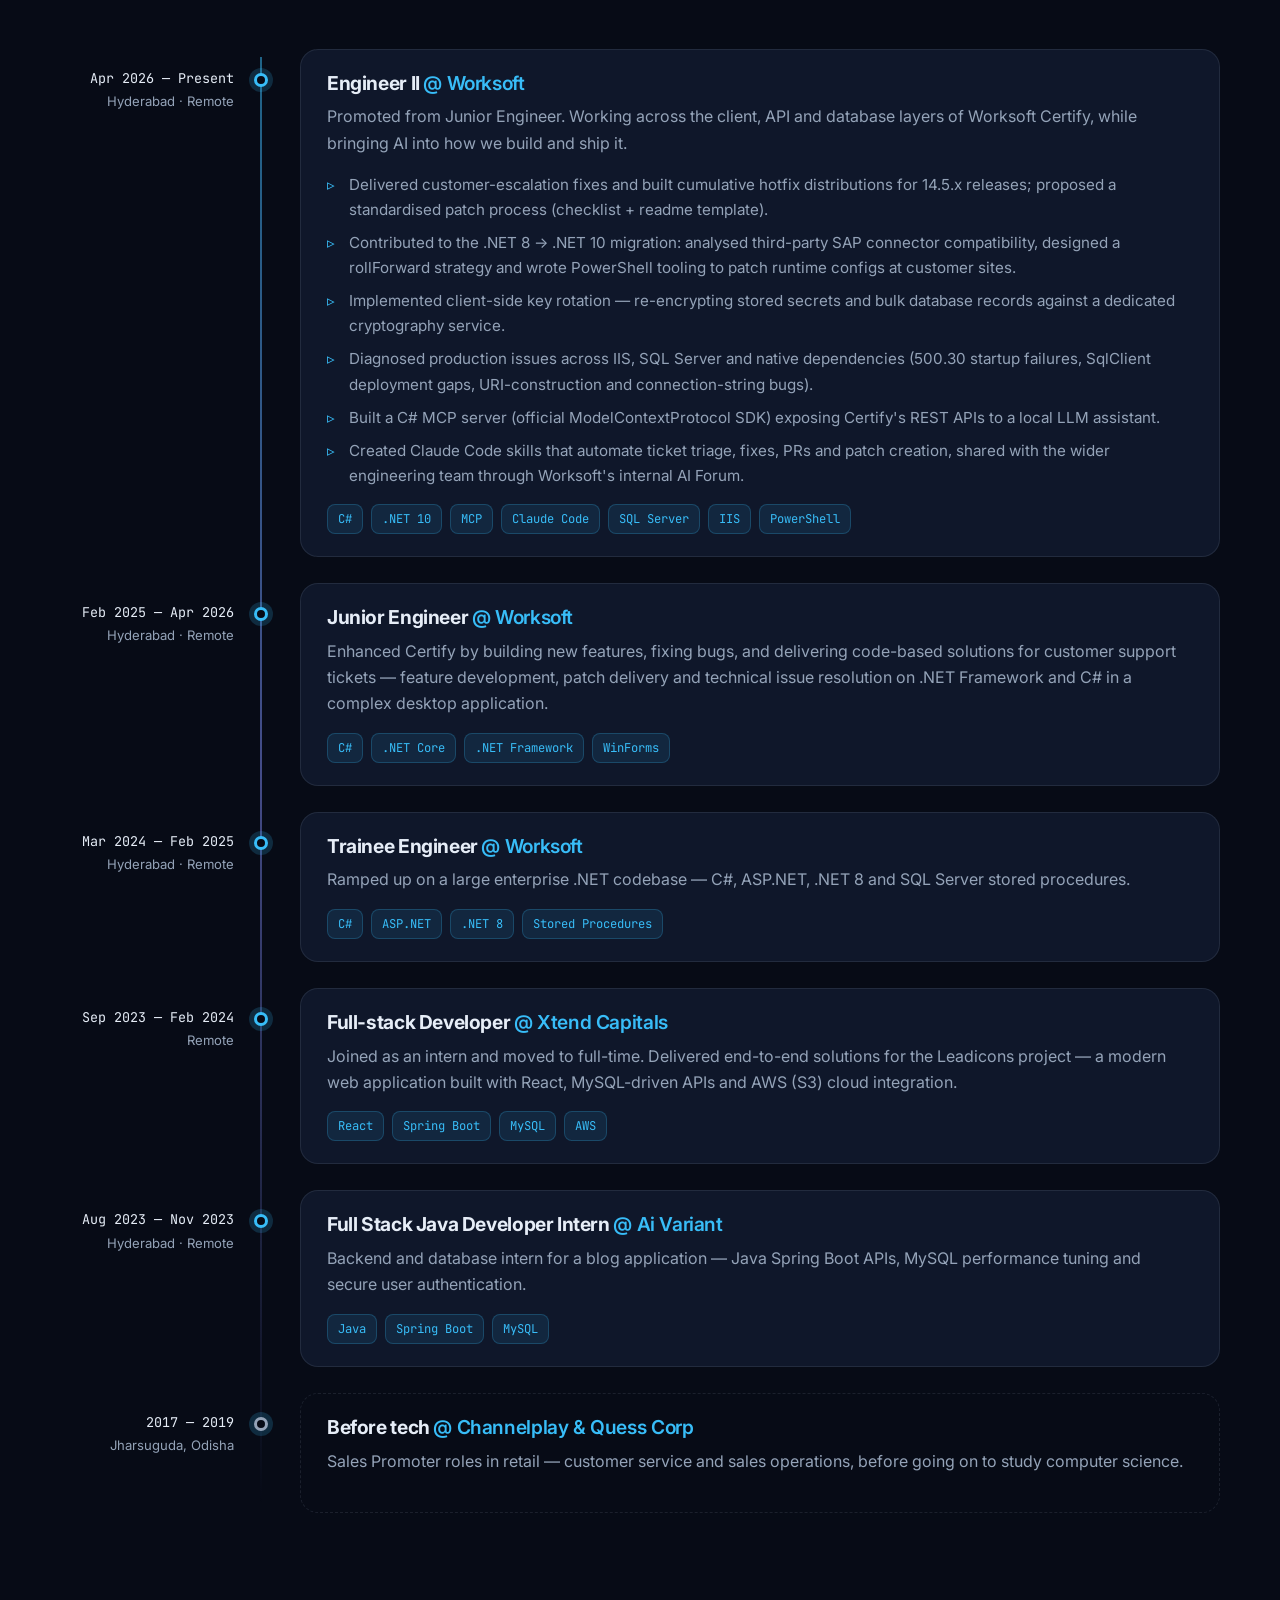
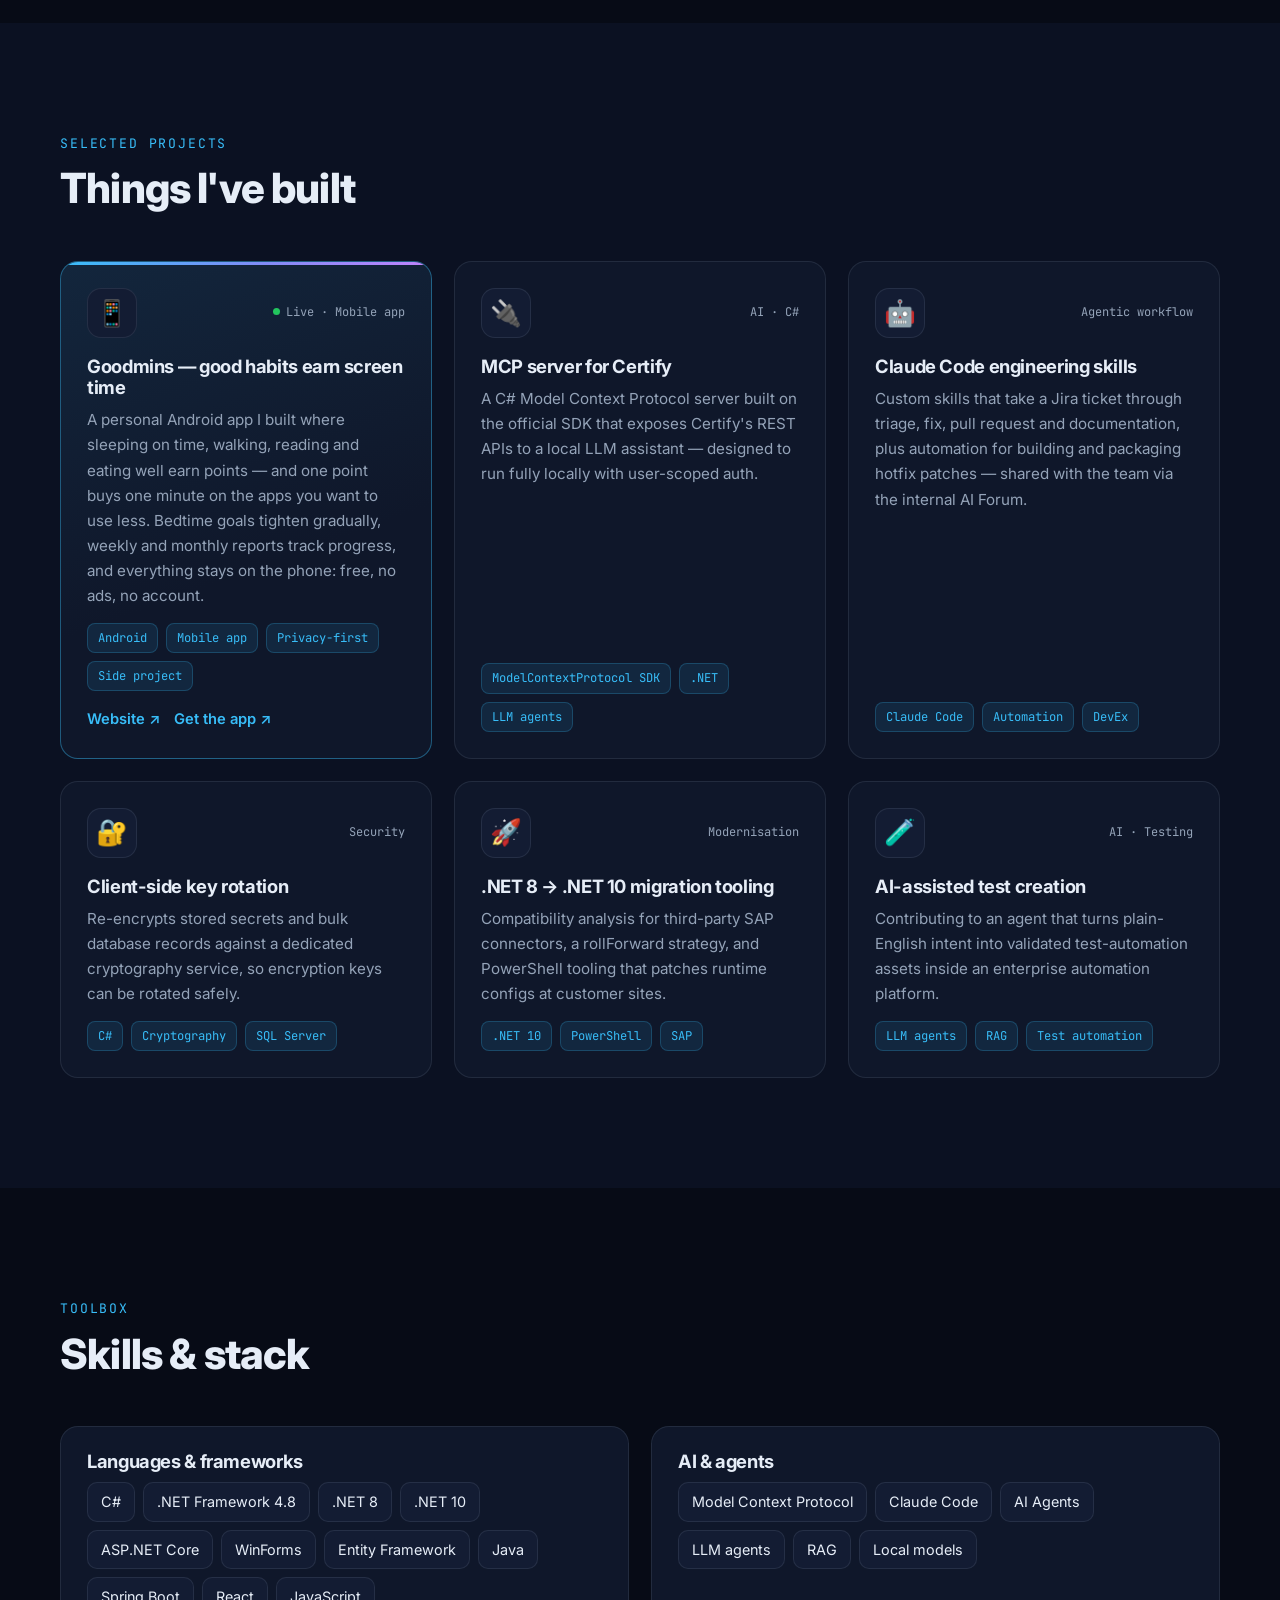
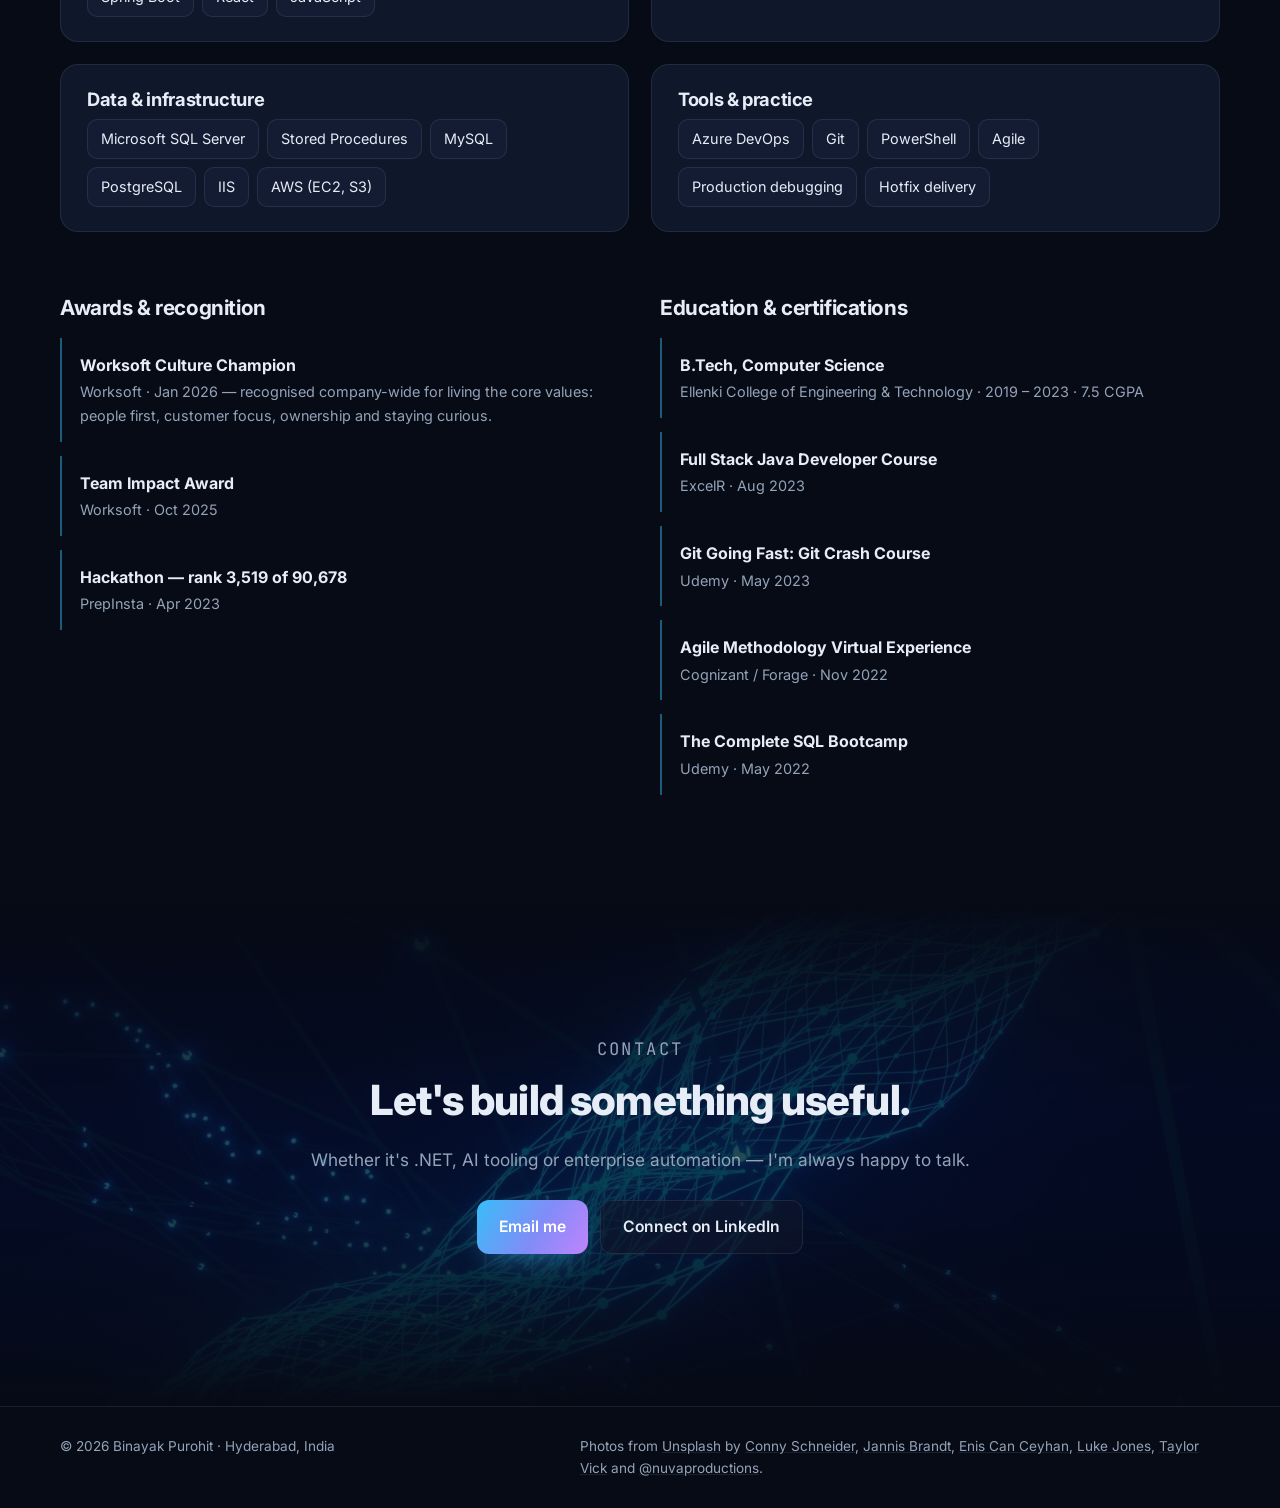
==== commit b623c61e: "Feature Goodmins app in projects; remove Leadicons card Leadicons is no longer hosted. Goodmins is l" ====
--- a/index.html
+++ b/index.html
@@ -234,6 +234,16 @@
           <h2>Things I've built</h2>
         </header>
         <div class="projects">
+          <article class="project project--featured reveal">
+            <div class="project__top"><span class="project__icon" aria-hidden="true">📱</span><span class="project__tag"><span class="live-dot" aria-hidden="true"></span>Live · Mobile app</span></div>
+            <h3>Goodmins — good habits earn screen time</h3>
+            <p>A personal Android app I built where sleeping on time, walking, reading and eating well earn points — and one point buys one minute on the apps you want to use less. Bedtime goals tighten gradually, weekly and monthly reports track progress, and everything stays on the phone: free, no ads, no account.</p>
+            <ul class="tags"><li>Android</li><li>Mobile app</li><li>Privacy-first</li><li>Side project</li></ul>
+            <div class="project__links">
+              <a href="https://goodmins.github.io/" target="_blank" rel="noopener">Website ↗</a>
+              <a href="https://www.phonepeappstore.com/apps/productivity/goodmins/app.goodmins/" target="_blank" rel="noopener">Get the app ↗</a>
+            </div>
+          </article>
           <article class="project reveal">
             <div class="project__top"><span class="project__icon" aria-hidden="true">🔌</span><span class="project__tag">AI · C#</span></div>
             <h3>MCP server for Certify</h3>
@@ -257,12 +267,6 @@
             <h3>.NET 8 → .NET 10 migration tooling</h3>
             <p>Compatibility analysis for third-party SAP connectors, a rollForward strategy, and PowerShell tooling that patches runtime configs at customer sites.</p>
             <ul class="tags"><li>.NET 10</li><li>PowerShell</li><li>SAP</li></ul>
-          </article>
-          <article class="project reveal">
-            <div class="project__top"><span class="project__icon" aria-hidden="true">🗳️</span><span class="project__tag">Full stack</span></div>
-            <h3>Leadicons — online polling system</h3>
-            <p>React voting UI with animations, charts and filters; Spring Boot backend with role-based auth and an IP-based validation algorithm that cut duplicate votes by <strong>80%</strong>. Hosted on AWS EC2/S3 with CloudWatch at 99.9% uptime over 10,000+ records.</p>
-            <ul class="tags"><li>React</li><li>Spring Boot</li><li>MySQL</li><li>AWS</li></ul>
           </article>
           <article class="project reveal">
             <div class="project__top"><span class="project__icon" aria-hidden="true">🧪</span><span class="project__tag">AI · Testing</span></div>
--- a/assets/css/styles.css
+++ b/assets/css/styles.css
@@ -280,3 +280,9 @@
 .rise--d1 { animation-delay: .15s; }
 .rise--d2 { animation-delay: .3s; }
 @keyframes rise { from { opacity: 0; transform: translateY(24px); } to { opacity: 1; transform: none; } }
+
+/* Featured project + links */
+.project--featured { border-color: color-mix(in srgb, var(--accent) 40%, transparent); background: linear-gradient(160deg, color-mix(in srgb, var(--accent) 9%, var(--surface)) 0%, var(--surface) 60%); }
+.project--featured::before { transform: scaleX(1); }
+.live-dot { display: inline-block; width: 7px; height: 7px; margin-right: 6px; border-radius: 50%; background: #22c55e; vertical-align: 1px; animation: pulse 2s infinite; }
+.project__links { display: flex; flex-wrap: wrap; gap: 14px; margin-top: 16px; font-weight: 600; font-size: .92rem; }
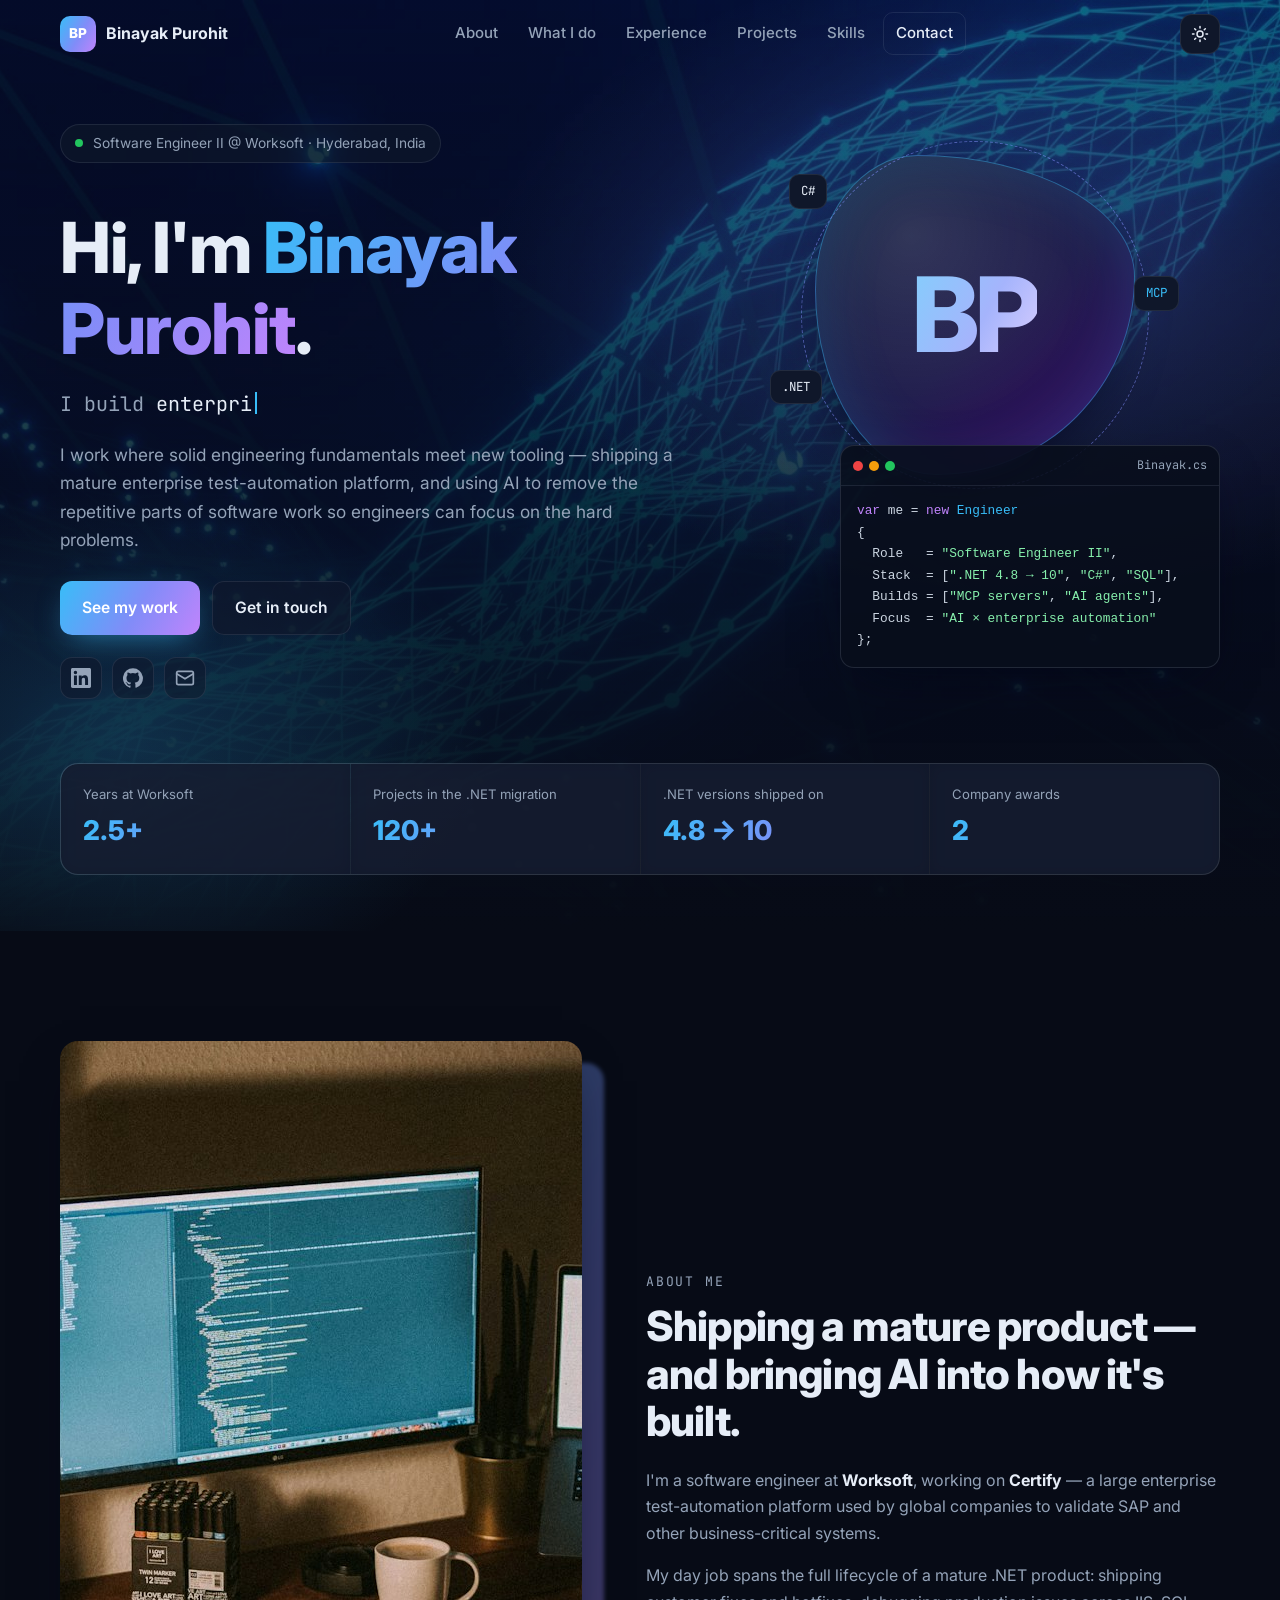
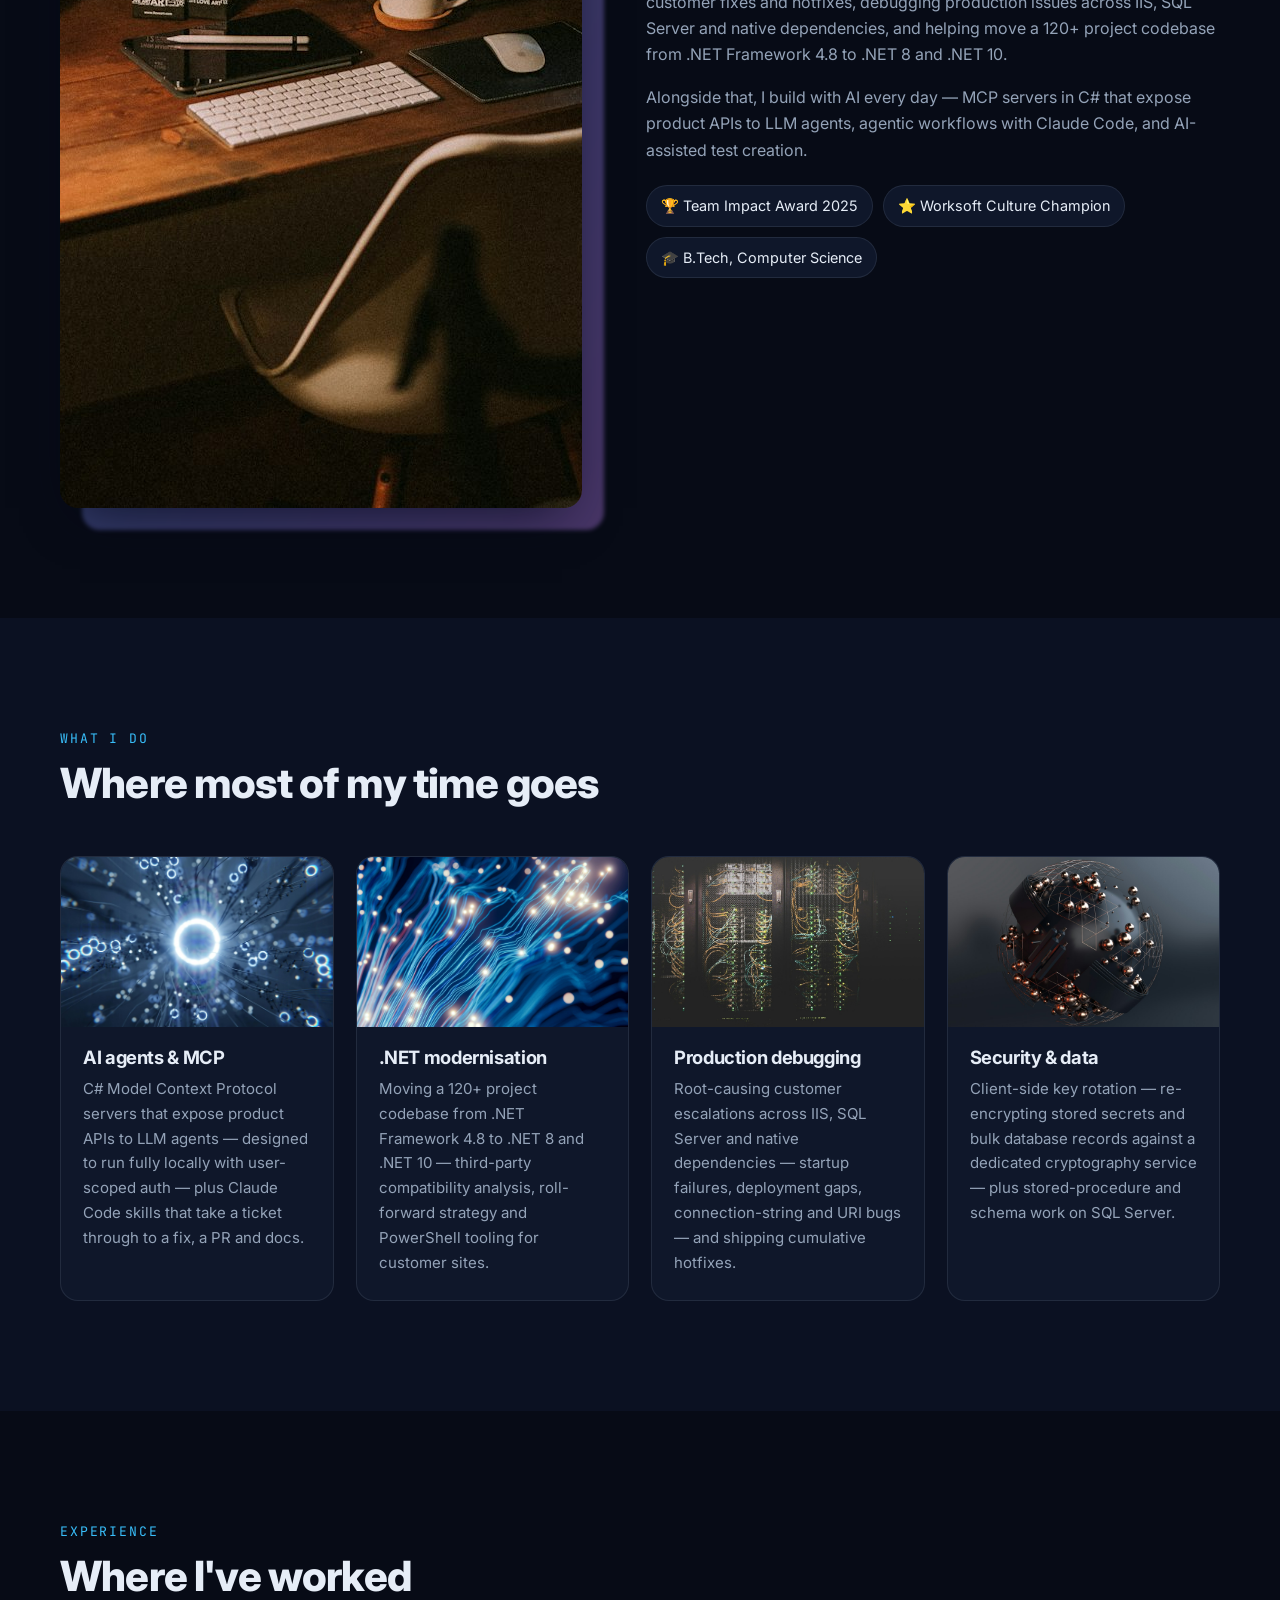
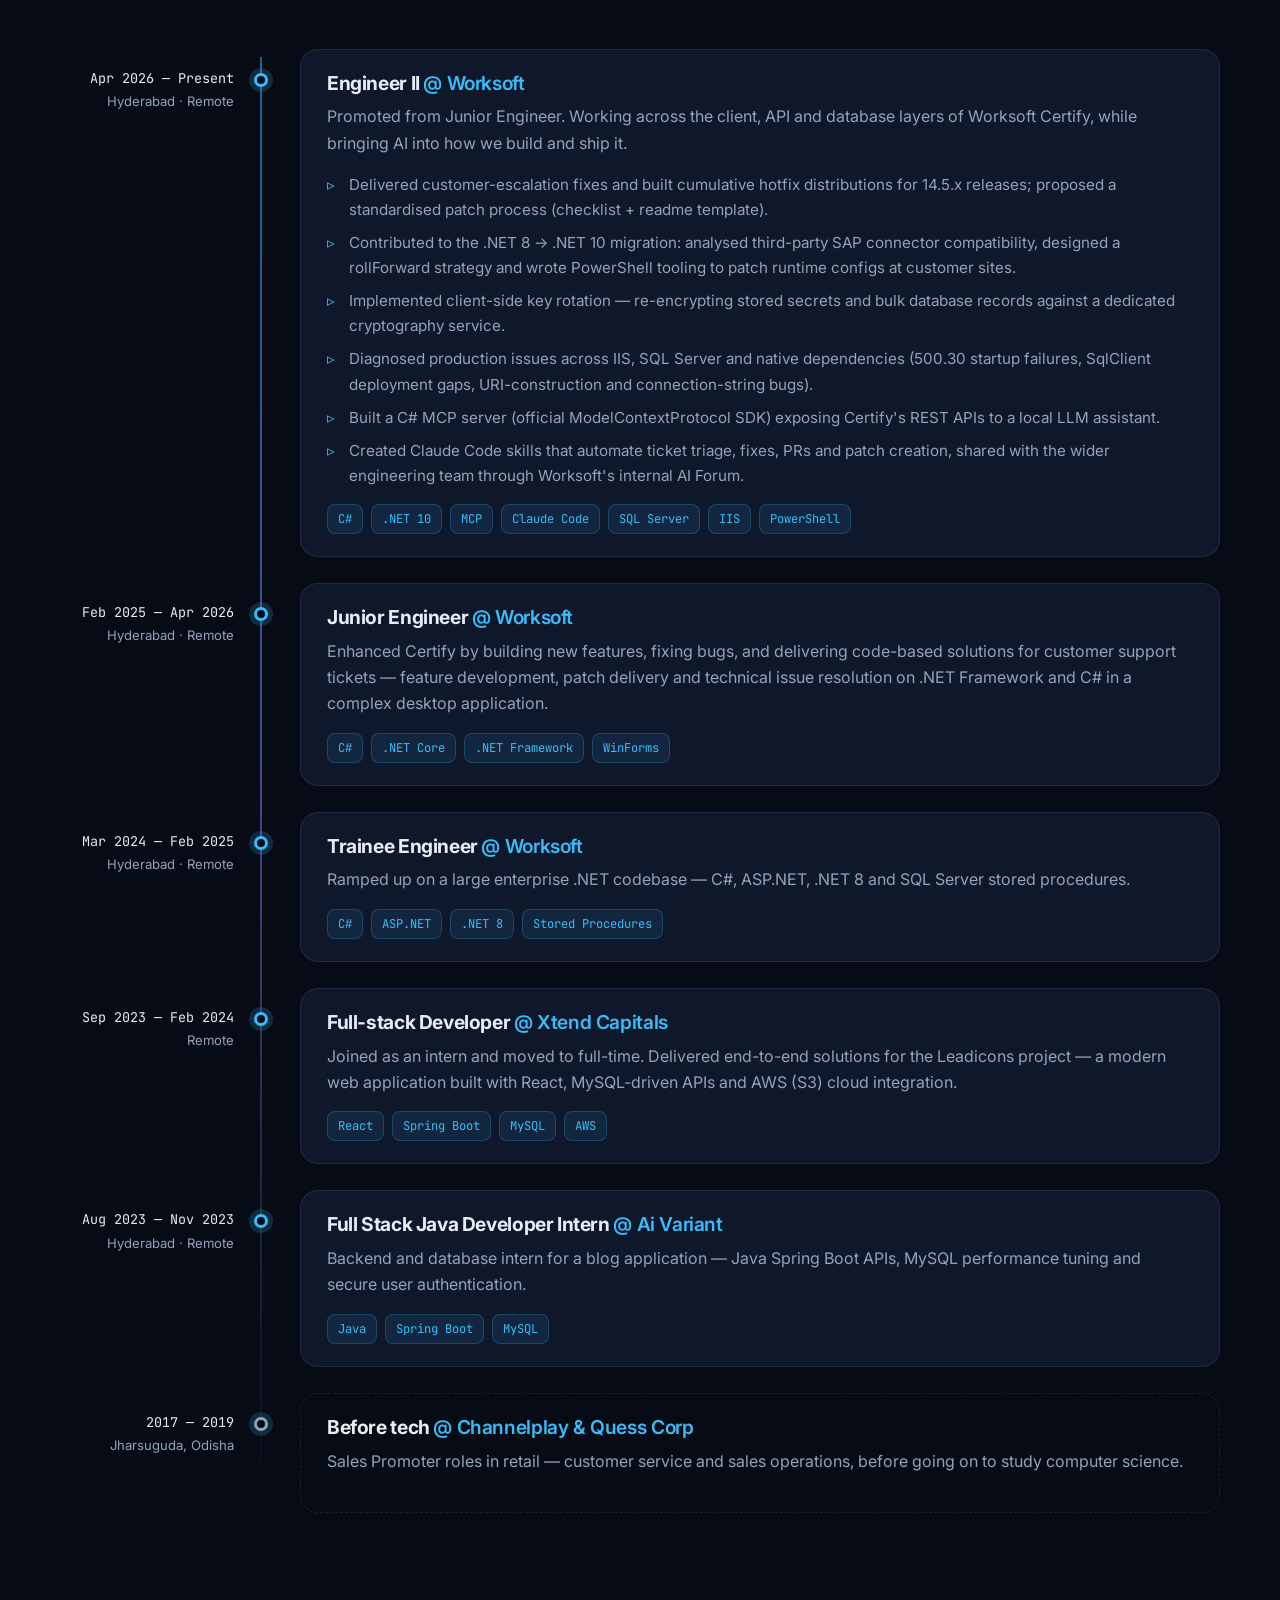
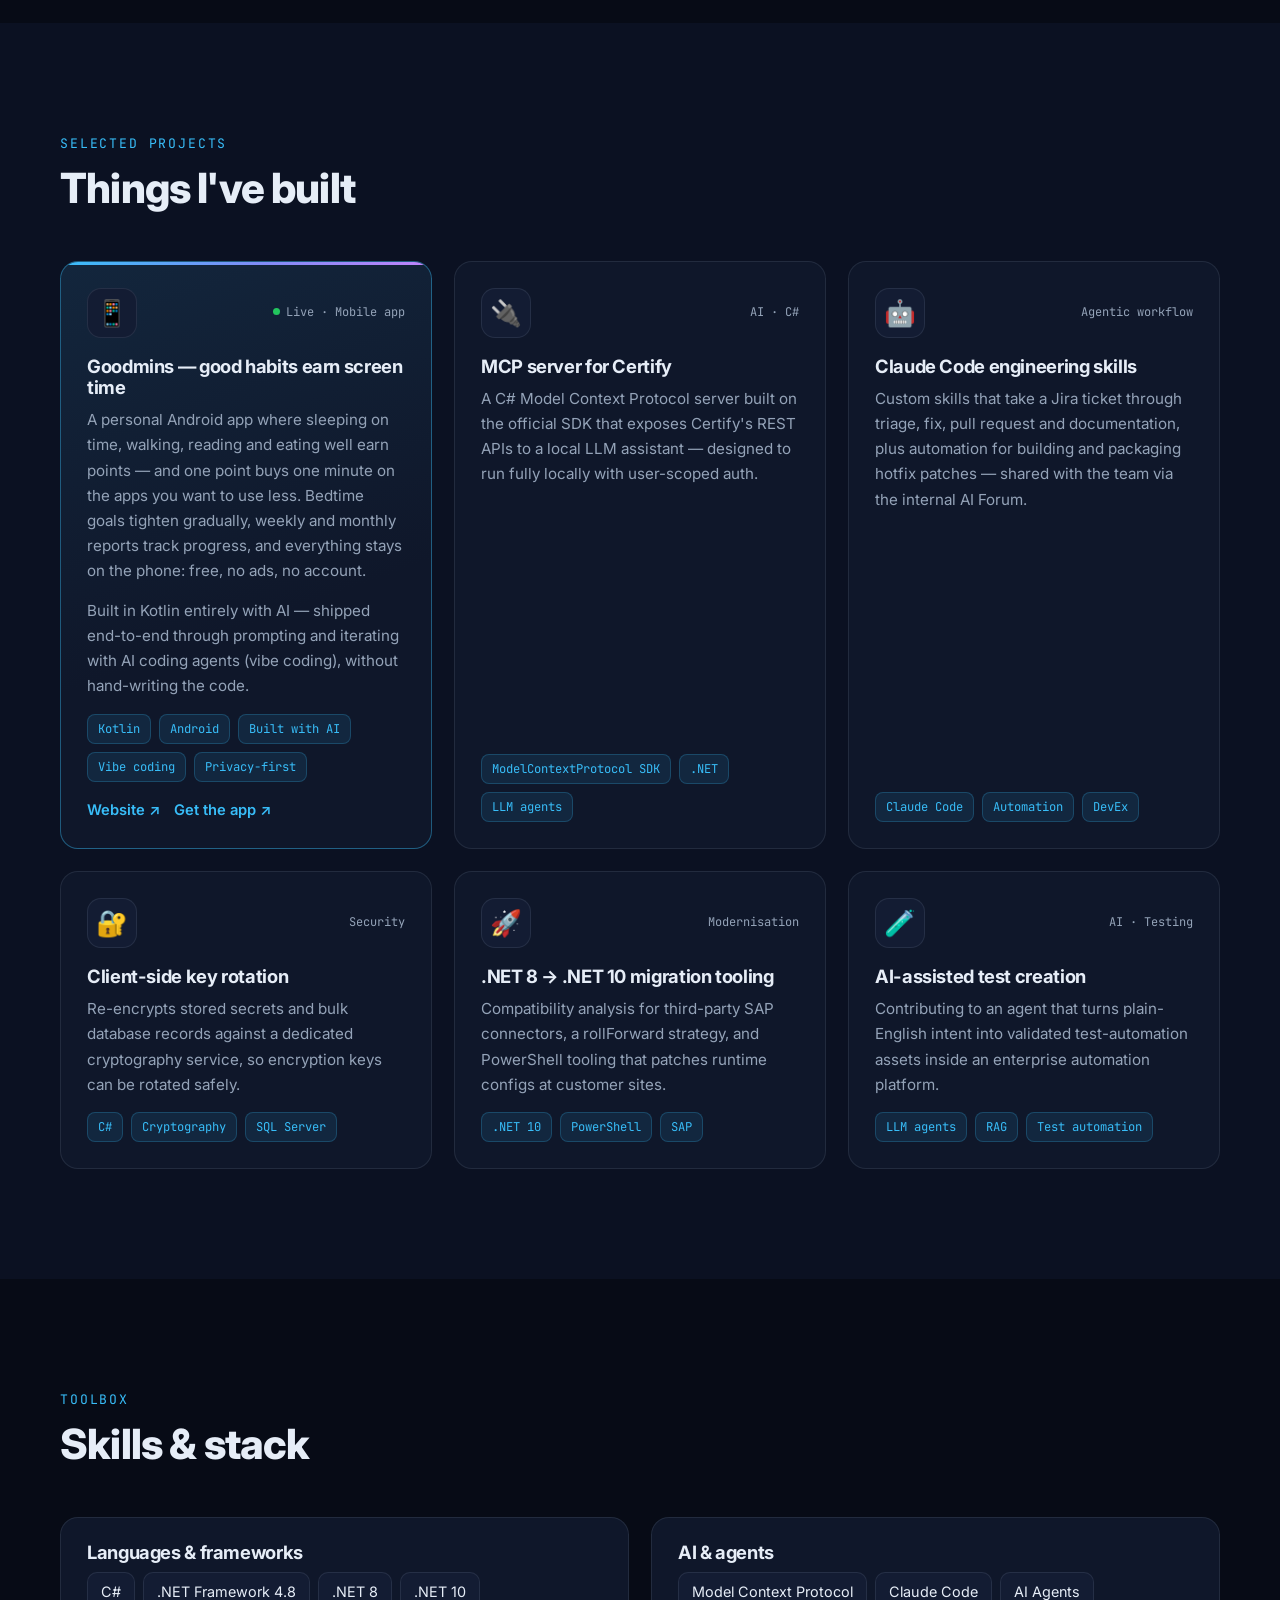
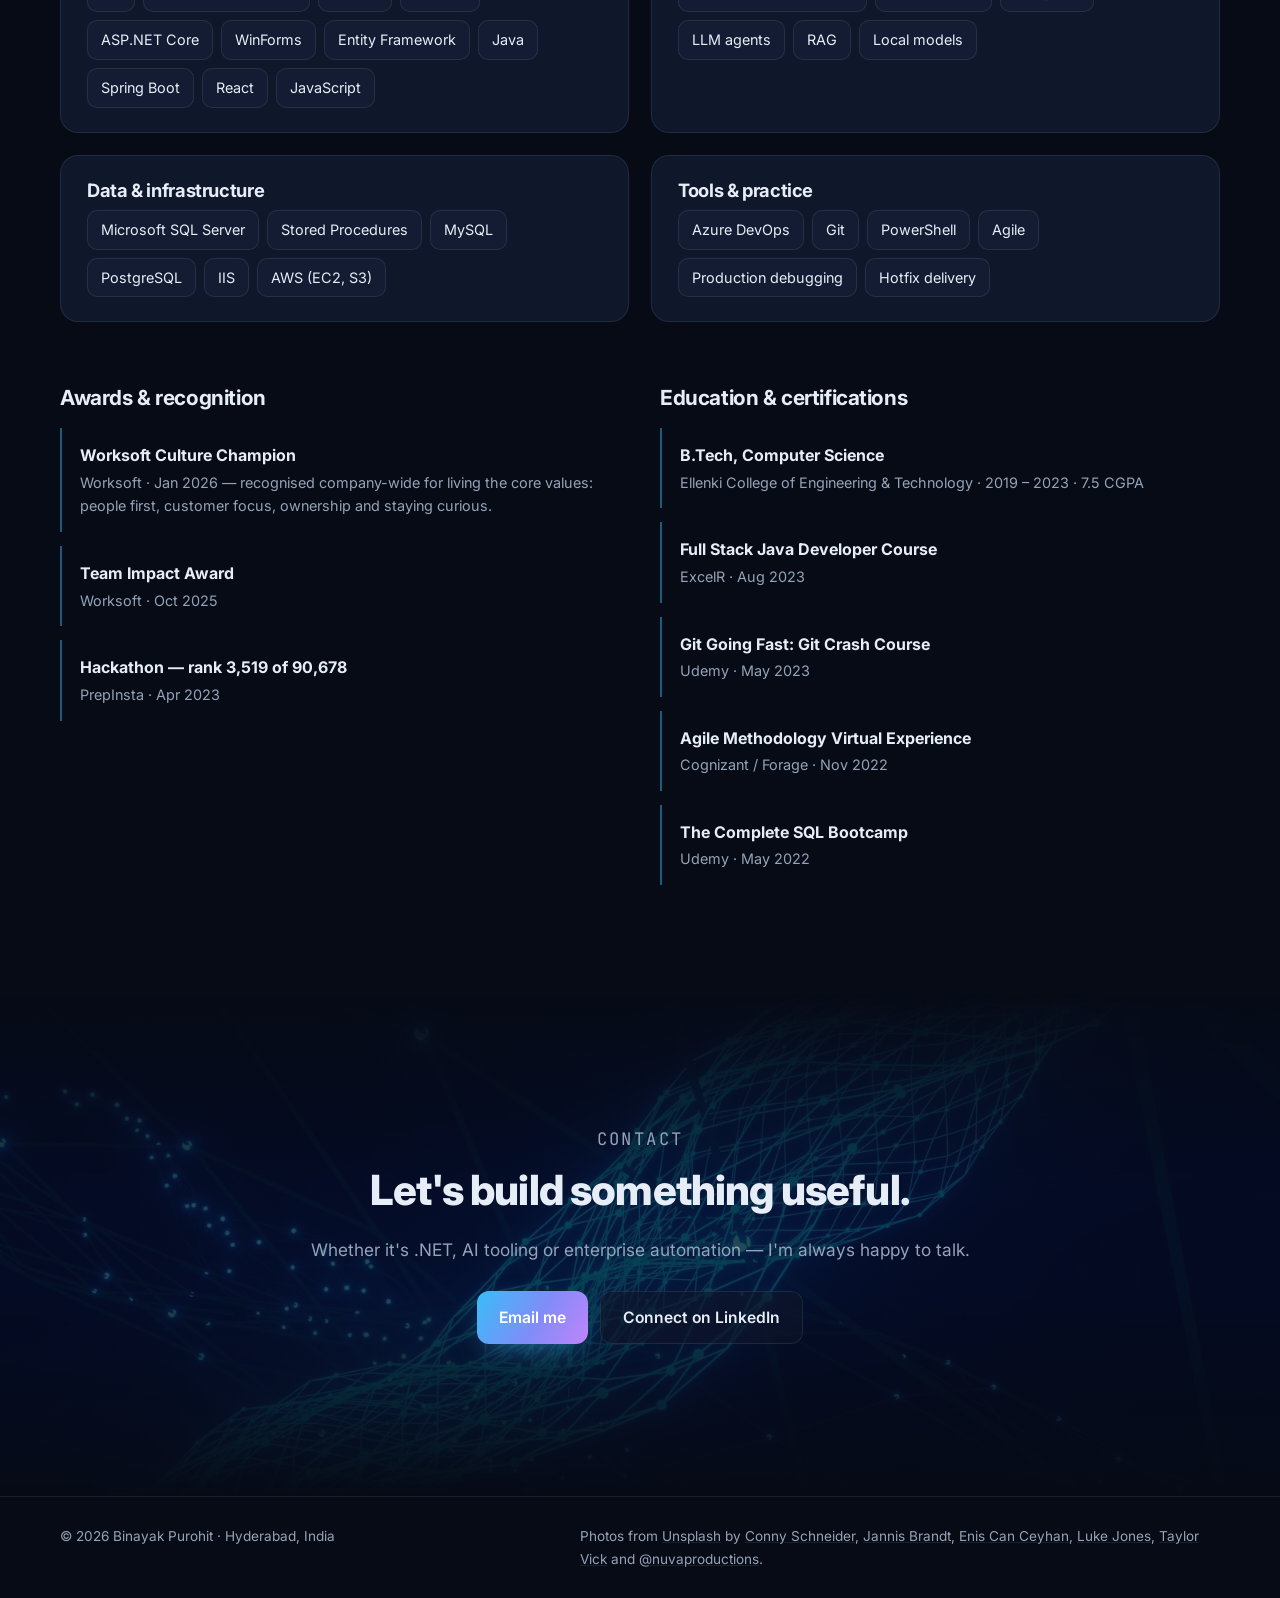
==== commit 08bfbeb3: "Goodmins: note Kotlin and AI-built (vibe coded)" ====
--- a/index.html
+++ b/index.html
@@ -237,8 +237,9 @@
           <article class="project project--featured reveal">
             <div class="project__top"><span class="project__icon" aria-hidden="true">📱</span><span class="project__tag"><span class="live-dot" aria-hidden="true"></span>Live · Mobile app</span></div>
             <h3>Goodmins — good habits earn screen time</h3>
-            <p>A personal Android app I built where sleeping on time, walking, reading and eating well earn points — and one point buys one minute on the apps you want to use less. Bedtime goals tighten gradually, weekly and monthly reports track progress, and everything stays on the phone: free, no ads, no account.</p>
-            <ul class="tags"><li>Android</li><li>Mobile app</li><li>Privacy-first</li><li>Side project</li></ul>
+            <p>A personal Android app where sleeping on time, walking, reading and eating well earn points — and one point buys one minute on the apps you want to use less. Bedtime goals tighten gradually, weekly and monthly reports track progress, and everything stays on the phone: free, no ads, no account.</p>
+            <p>Built in Kotlin entirely with AI — shipped end-to-end through prompting and iterating with AI coding agents (vibe coding), without hand-writing the code.</p>
+            <ul class="tags"><li>Kotlin</li><li>Android</li><li>Built with AI</li><li>Vibe coding</li><li>Privacy-first</li></ul>
             <div class="project__links">
               <a href="https://goodmins.github.io/" target="_blank" rel="noopener">Website ↗</a>
               <a href="https://www.phonepeappstore.com/apps/productivity/goodmins/app.goodmins/" target="_blank" rel="noopener">Get the app ↗</a>
--- a/assets/css/styles.css
+++ b/assets/css/styles.css
@@ -286,3 +286,5 @@
 .project--featured::before { transform: scaleX(1); }
 .live-dot { display: inline-block; width: 7px; height: 7px; margin-right: 6px; border-radius: 50%; background: #22c55e; vertical-align: 1px; animation: pulse 2s infinite; }
 .project__links { display: flex; flex-wrap: wrap; gap: 14px; margin-top: 16px; font-weight: 600; font-size: .92rem; }
+.project--featured p { flex: none; }
+.project--featured .tags { margin-top: auto; }
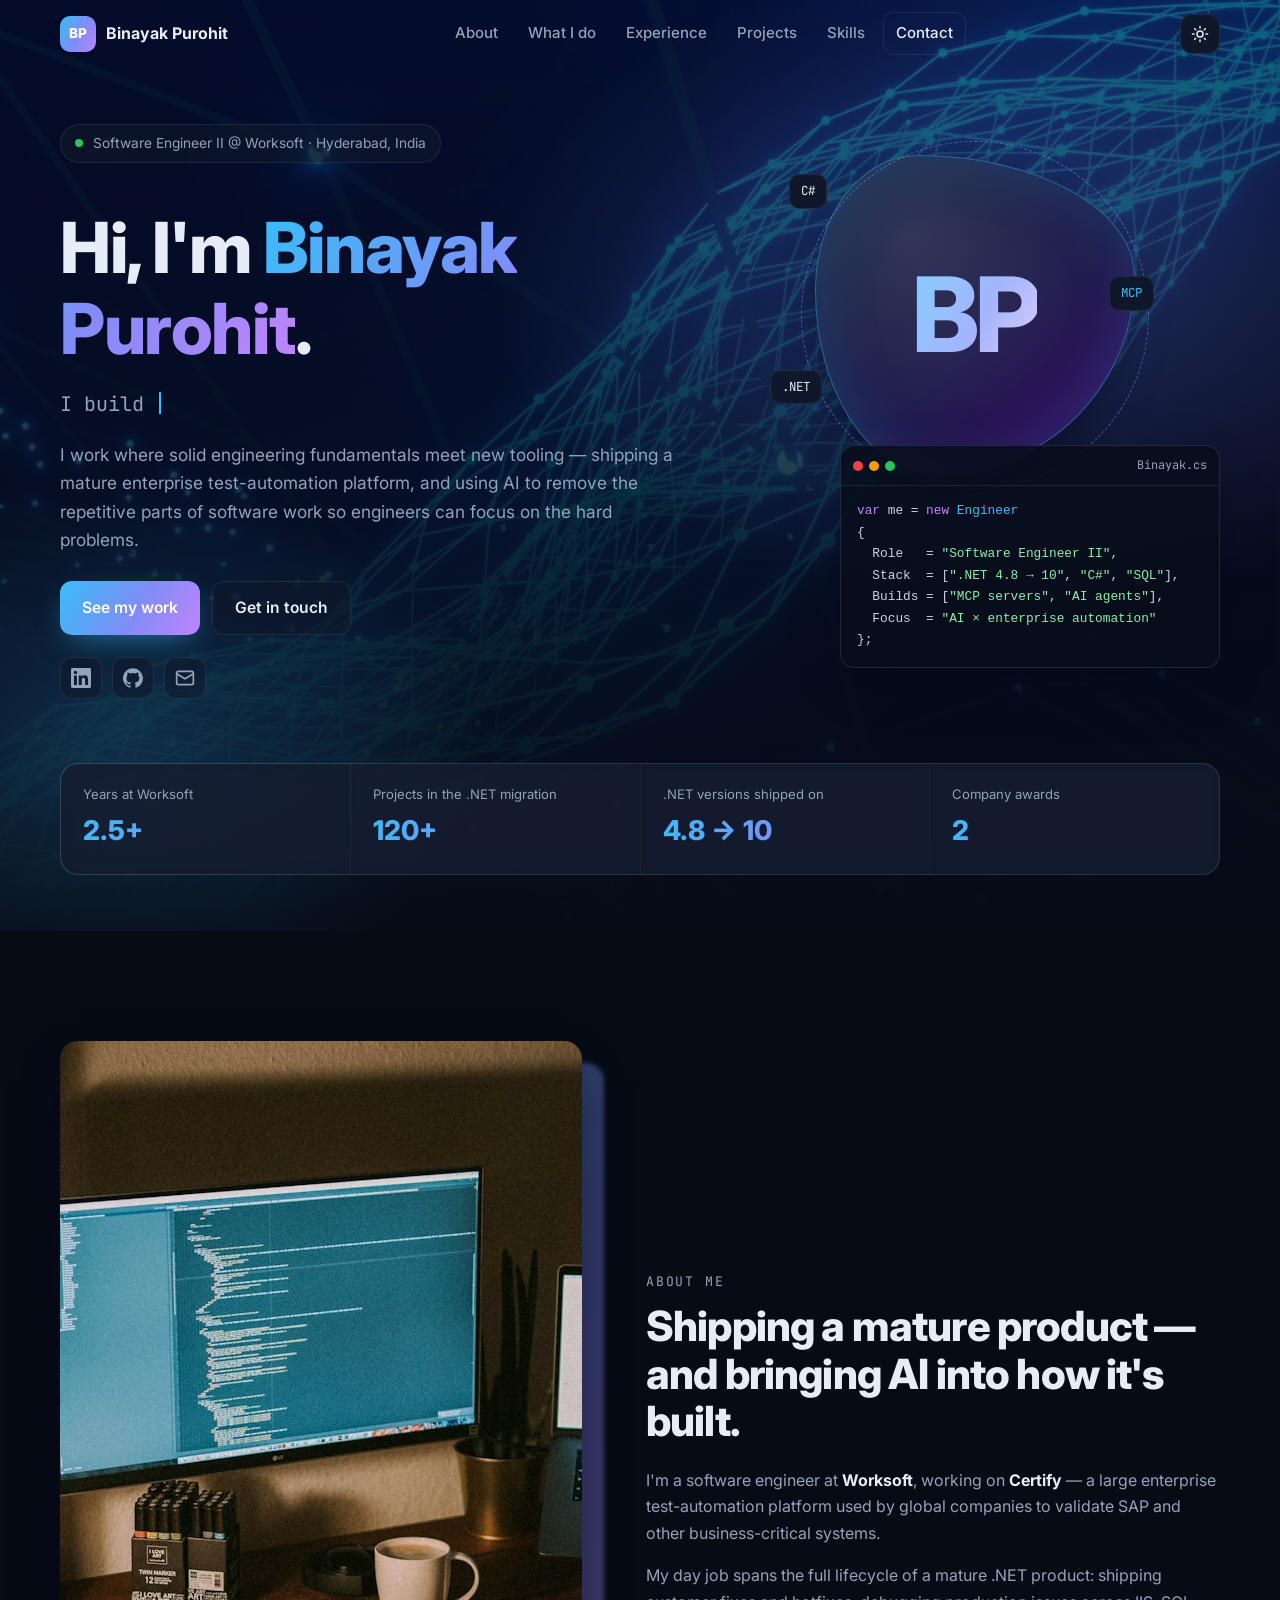
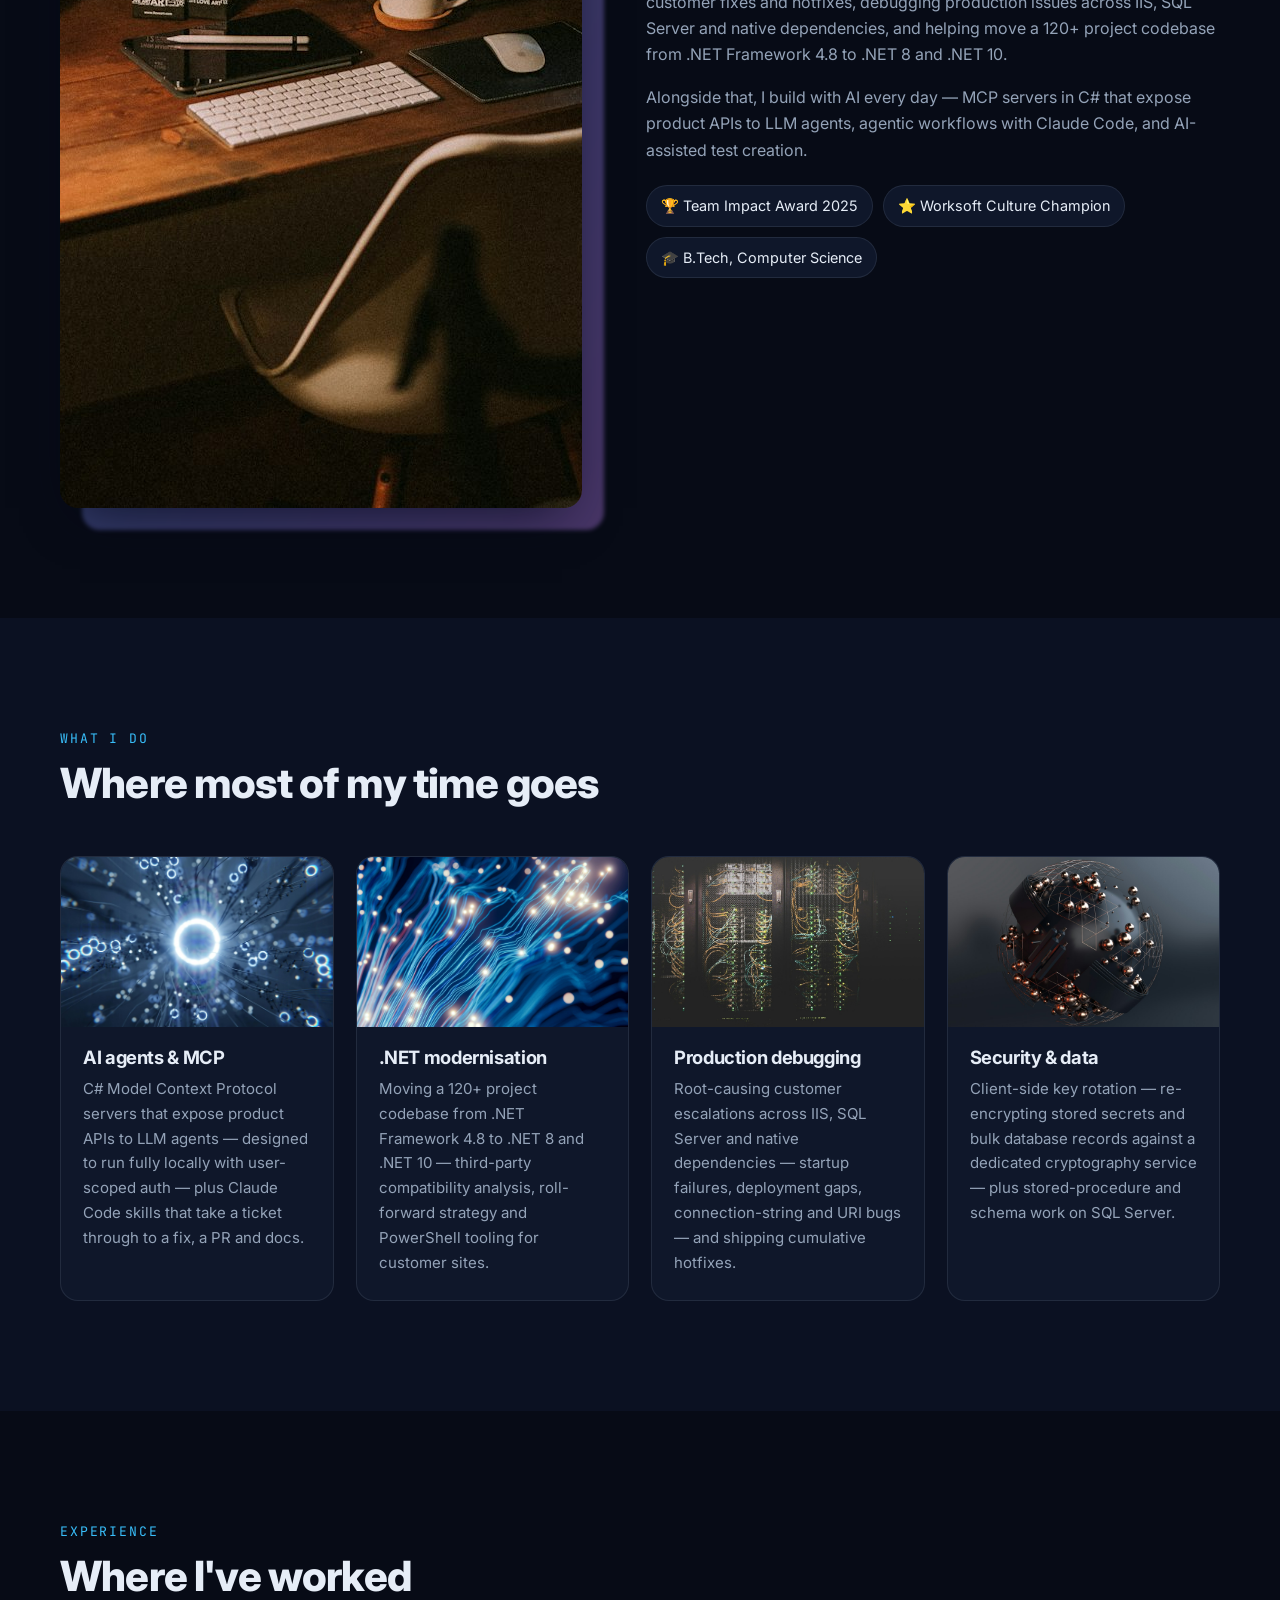
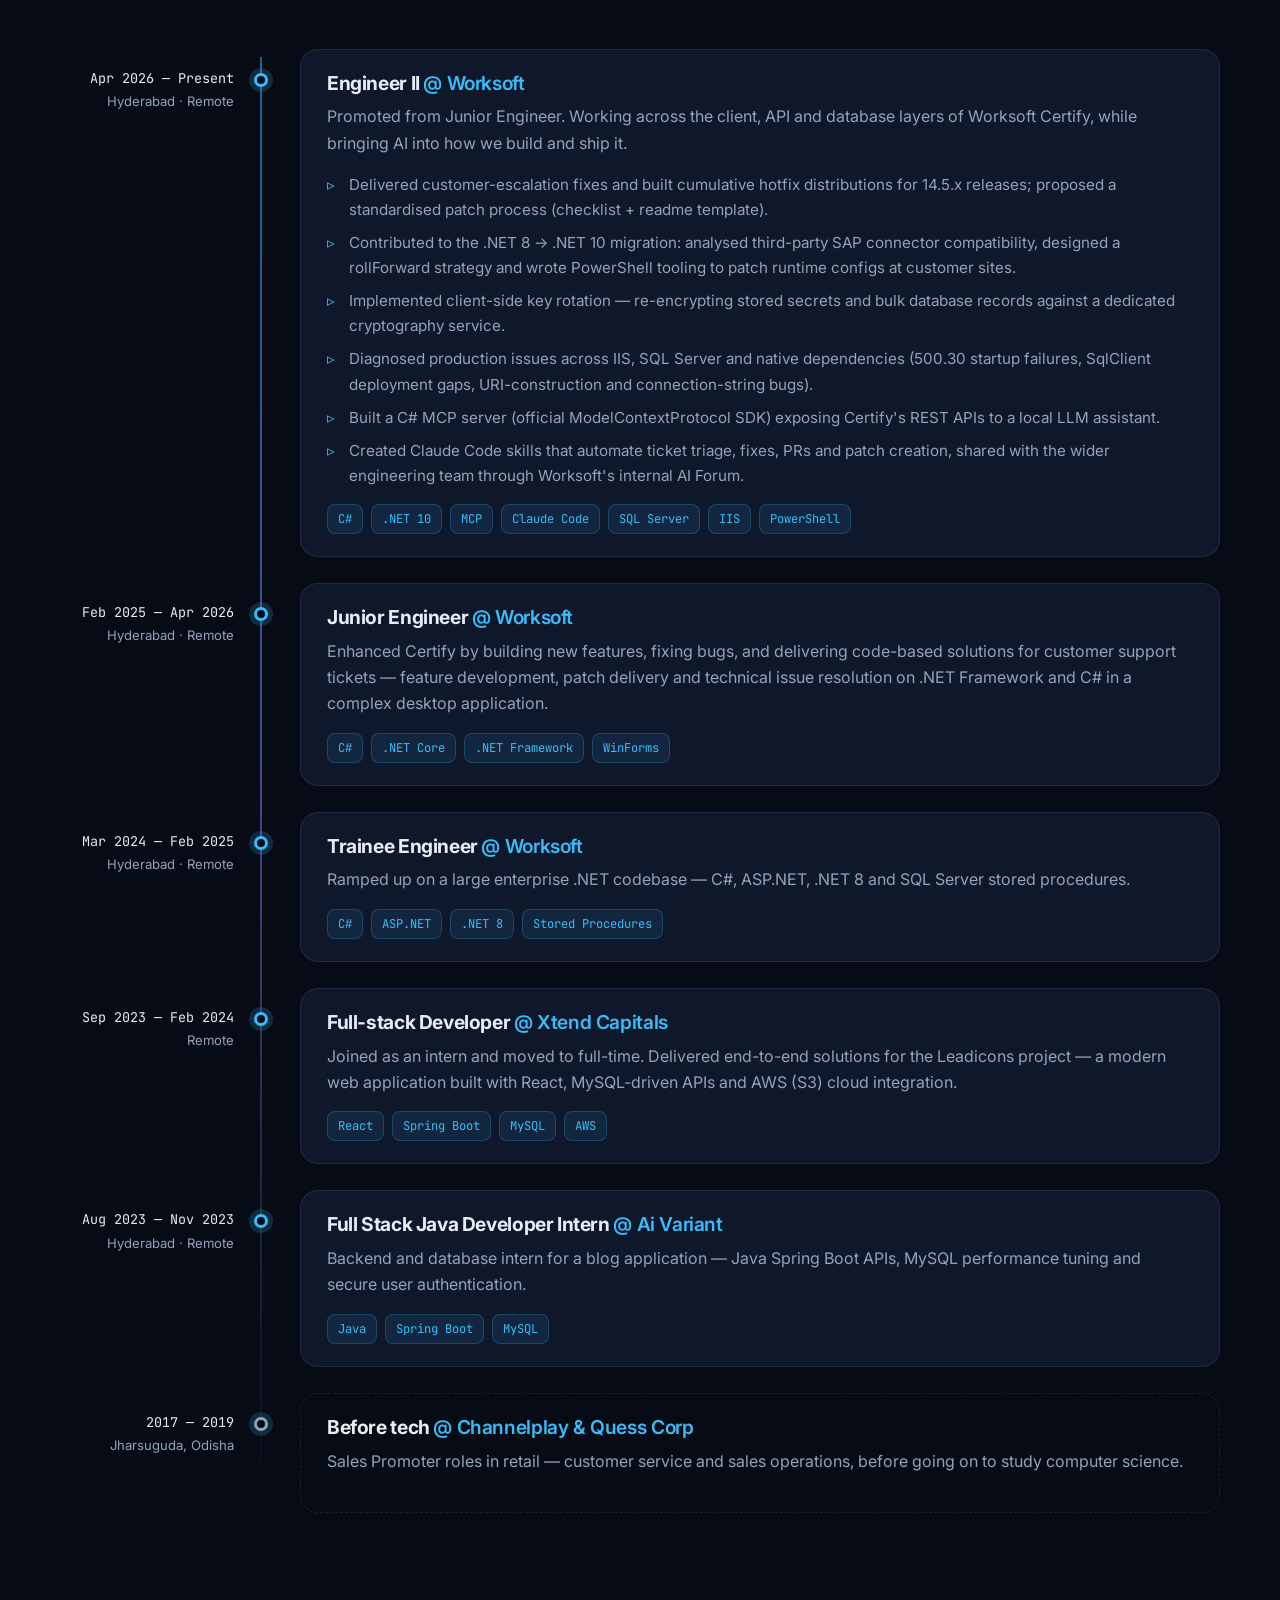
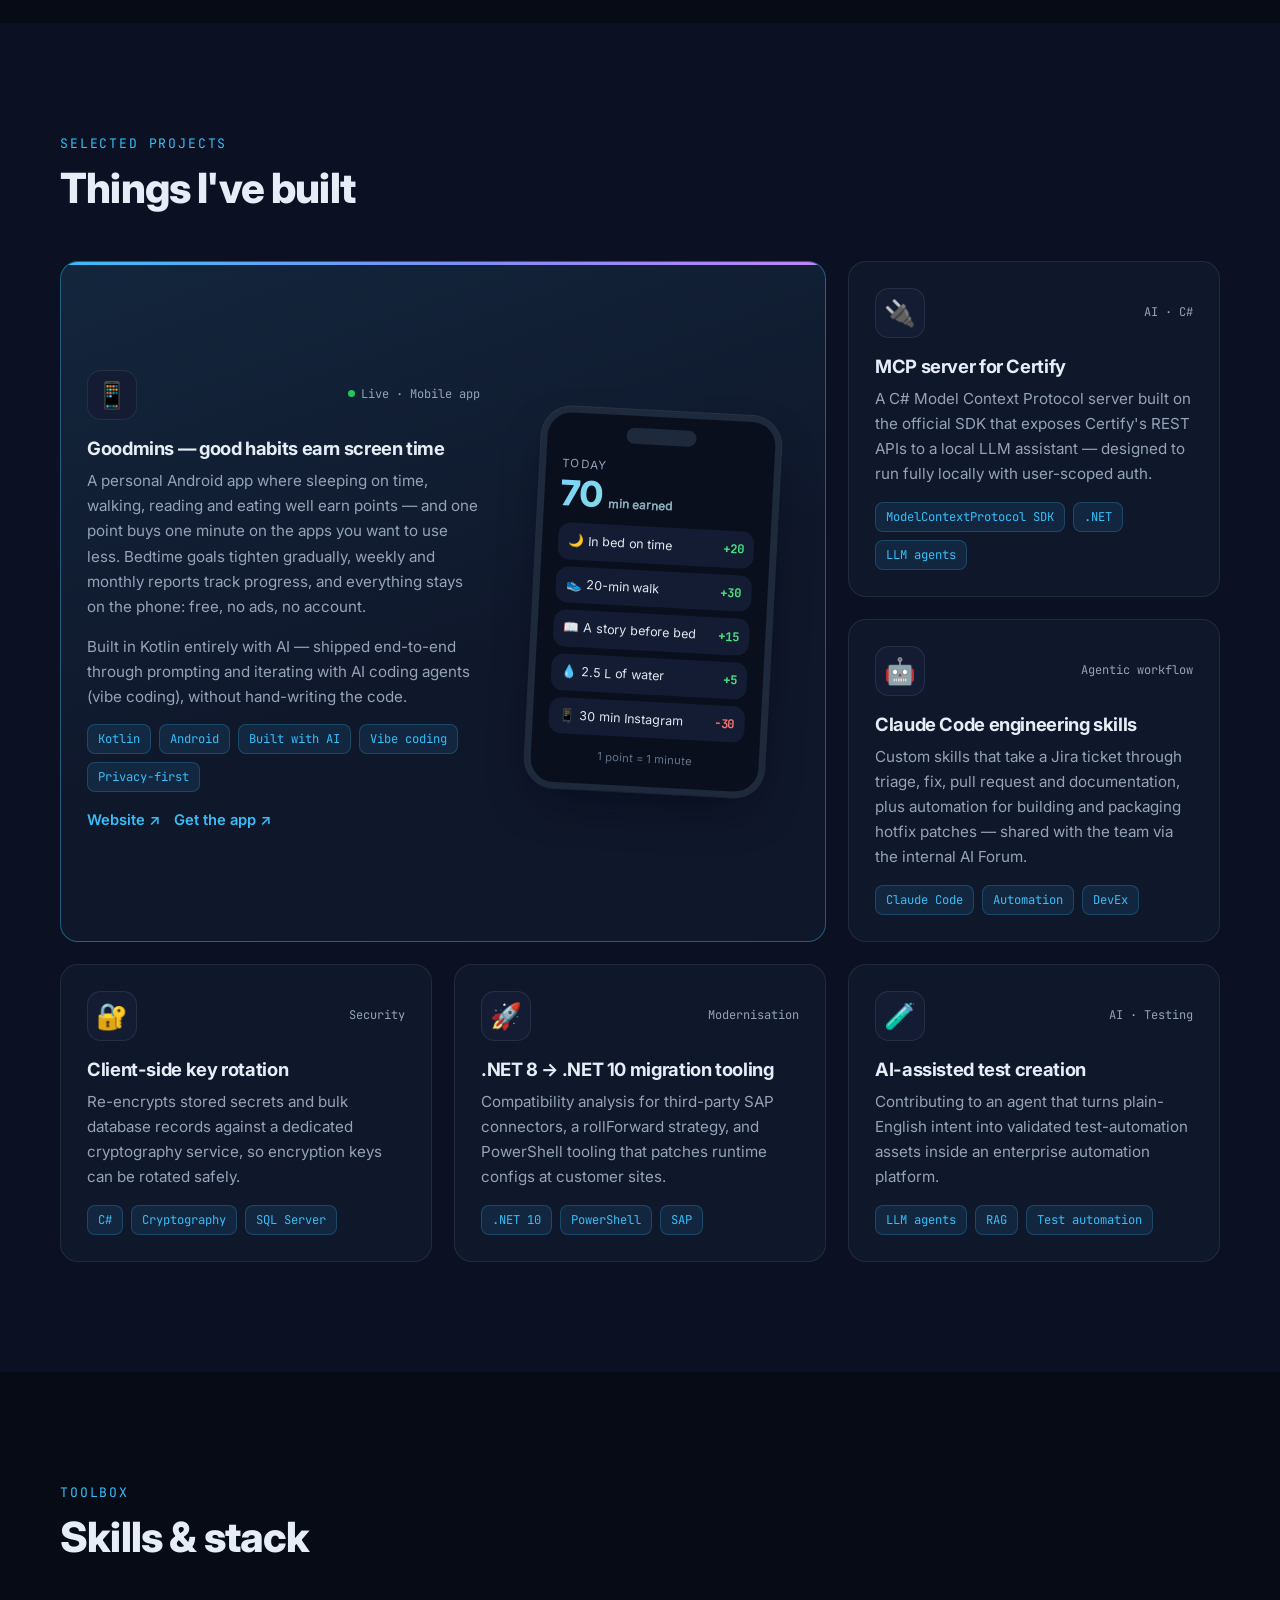
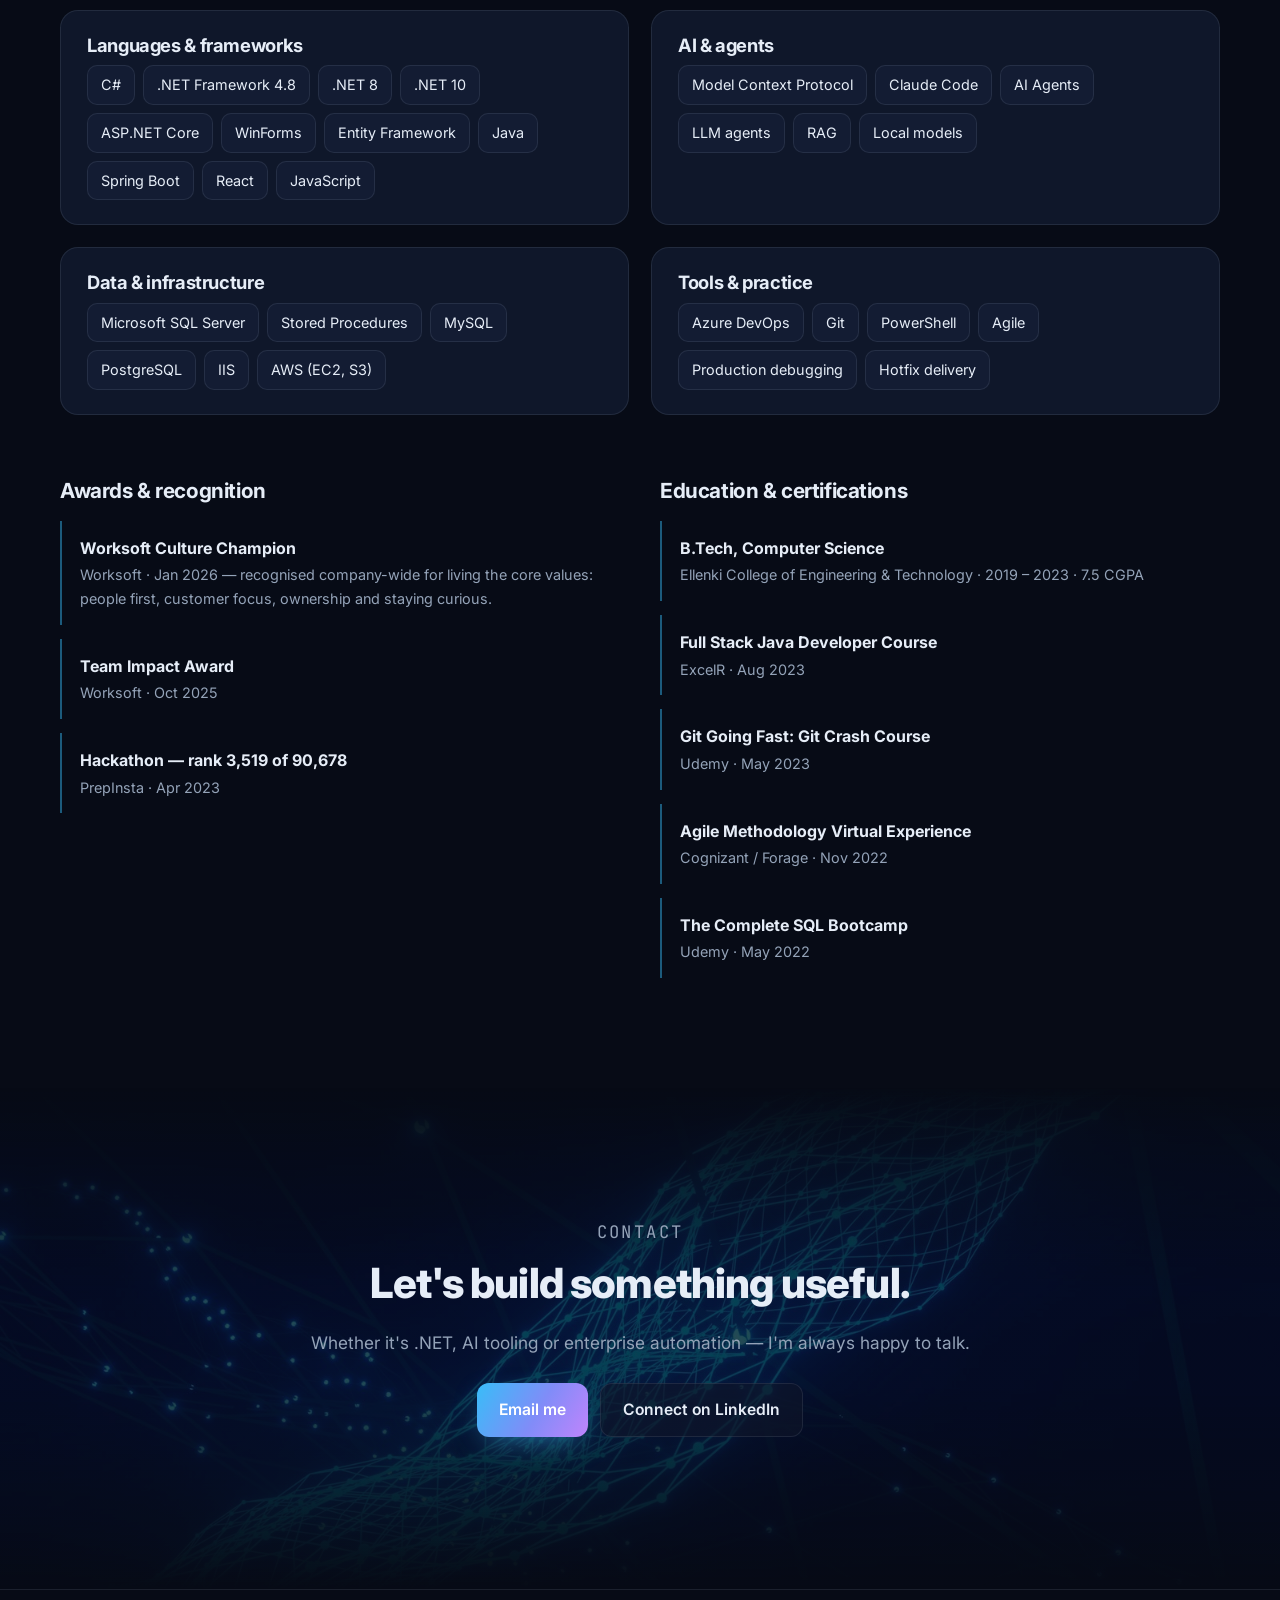
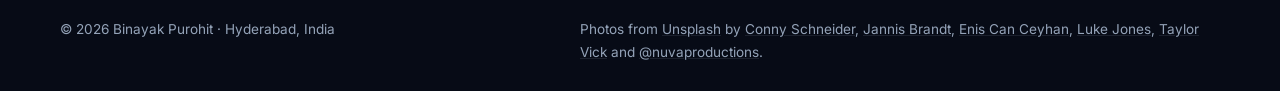
==== commit e714b2aa: "Balance projects grid: wide Goodmins card with phone mock Goodmins spans 2x2 with an app-style point" ====
--- a/index.html
+++ b/index.html
@@ -235,14 +235,31 @@
         </header>
         <div class="projects">
           <article class="project project--featured reveal">
-            <div class="project__top"><span class="project__icon" aria-hidden="true">📱</span><span class="project__tag"><span class="live-dot" aria-hidden="true"></span>Live · Mobile app</span></div>
-            <h3>Goodmins — good habits earn screen time</h3>
-            <p>A personal Android app where sleeping on time, walking, reading and eating well earn points — and one point buys one minute on the apps you want to use less. Bedtime goals tighten gradually, weekly and monthly reports track progress, and everything stays on the phone: free, no ads, no account.</p>
-            <p>Built in Kotlin entirely with AI — shipped end-to-end through prompting and iterating with AI coding agents (vibe coding), without hand-writing the code.</p>
-            <ul class="tags"><li>Kotlin</li><li>Android</li><li>Built with AI</li><li>Vibe coding</li><li>Privacy-first</li></ul>
-            <div class="project__links">
-              <a href="https://goodmins.github.io/" target="_blank" rel="noopener">Website ↗</a>
-              <a href="https://www.phonepeappstore.com/apps/productivity/goodmins/app.goodmins/" target="_blank" rel="noopener">Get the app ↗</a>
+            <div class="feat__body">
+              <div class="project__top"><span class="project__icon" aria-hidden="true">📱</span><span class="project__tag"><span class="live-dot" aria-hidden="true"></span>Live · Mobile app</span></div>
+              <h3>Goodmins — good habits earn screen time</h3>
+              <p>A personal Android app where sleeping on time, walking, reading and eating well earn points — and one point buys one minute on the apps you want to use less. Bedtime goals tighten gradually, weekly and monthly reports track progress, and everything stays on the phone: free, no ads, no account.</p>
+              <p>Built in Kotlin entirely with AI — shipped end-to-end through prompting and iterating with AI coding agents (vibe coding), without hand-writing the code.</p>
+              <ul class="tags"><li>Kotlin</li><li>Android</li><li>Built with AI</li><li>Vibe coding</li><li>Privacy-first</li></ul>
+              <div class="project__links">
+                <a href="https://goodmins.github.io/" target="_blank" rel="noopener">Website ↗</a>
+                <a href="https://www.phonepeappstore.com/apps/productivity/goodmins/app.goodmins/" target="_blank" rel="noopener">Get the app ↗</a>
+              </div>
+            </div>
+            <div class="feat__visual" aria-hidden="true">
+              <div class="phone">
+                <div class="phone__notch"></div>
+                <p class="phone__label">Today</p>
+                <p class="phone__score">70<span>min earned</span></p>
+                <ul class="phone__list">
+                  <li><span>🌙 In bed on time</span><b class="plus">+20</b></li>
+                  <li><span>👟 20-min walk</span><b class="plus">+30</b></li>
+                  <li><span>📖 A story before bed</span><b class="plus">+15</b></li>
+                  <li><span>💧 2.5 L of water</span><b class="plus">+5</b></li>
+                  <li><span>📱 30 min Instagram</span><b class="minus">−30</b></li>
+                </ul>
+                <p class="phone__foot">1 point = 1 minute</p>
+              </div>
             </div>
           </article>
           <article class="project reveal">
--- a/assets/css/styles.css
+++ b/assets/css/styles.css
@@ -128,7 +128,7 @@
 .monogram span { font-size: clamp(4rem, 9vw, 6.5rem); font-weight: 800; letter-spacing: -.04em; background: linear-gradient(120deg, #7dd3fc, #a5b4fc 55%, #e9d5ff); -webkit-background-clip: text; background-clip: text; color: transparent; }
 .orbit { position: absolute; font-family: "JetBrains Mono", monospace; font-size: .78rem; padding: 6px 11px; border-radius: 10px; background: var(--surface); border: 1px solid var(--border); color: var(--text); box-shadow: var(--shadow); animation: float 6s ease-in-out infinite; }
 .orbit--1 { top: 6%; left: -8%; }
-.orbit--2 { top: 38%; right: -14%; animation-delay: -2s; color: var(--accent); }
+.orbit--2 { top: 38%; right: -6%; animation-delay: -2s; color: var(--accent); }
 .orbit--3 { bottom: 22%; left: -14%; animation-delay: -4s; }
 @keyframes float { 0%,100% { transform: translateY(0); } 50% { transform: translateY(-10px); } }
 .portrait__ring { position: absolute; inset: -14px; border-radius: 50%; border: 1px dashed color-mix(in srgb, var(--accent-2) 55%, transparent); animation: spin 30s linear infinite; pointer-events: none; }
@@ -286,5 +286,23 @@
 .project--featured::before { transform: scaleX(1); }
 .live-dot { display: inline-block; width: 7px; height: 7px; margin-right: 6px; border-radius: 50%; background: #22c55e; vertical-align: 1px; animation: pulse 2s infinite; }
 .project__links { display: flex; flex-wrap: wrap; gap: 14px; margin-top: 16px; font-weight: 600; font-size: .92rem; }
-.project--featured p { flex: none; }
-.project--featured .tags { margin-top: auto; }
+.project--featured { grid-column: span 2; grid-row: span 2; display: grid; grid-template-columns: 1.35fr 1fr; gap: 28px; align-items: center; }
+.feat__body { display: flex; flex-direction: column; }
+.feat__body p { flex: none; }
+.feat__visual { display: grid; place-items: center; }
+.phone { width: min(240px, 100%); padding: 16px 16px 18px; border-radius: 30px; background: #0a0f1d; border: 6px solid #1e293b; box-shadow: var(--shadow), 0 0 0 1px rgba(148,163,184,.18); color: #e2e8f0; transform: rotate(3deg); transition: transform .4s ease; }
+.project--featured:hover .phone { transform: rotate(0) translateY(-4px); }
+.phone__notch { width: 70px; height: 16px; margin: -4px auto 14px; border-radius: 10px; background: #1e293b; }
+.phone .phone__label { margin: 0; font-size: .72rem; text-transform: uppercase; letter-spacing: .12em; color: #94a3b8; }
+.phone .phone__score { margin: 2px 0 12px; font-size: 2.2rem; font-weight: 800; line-height: 1; background: linear-gradient(120deg, #7dd3fc, #86efac); -webkit-background-clip: text; background-clip: text; color: transparent; }
+.phone__score span { margin-left: 6px; font-size: .75rem; font-weight: 500; color: #94a3b8; -webkit-text-fill-color: #94a3b8; }
+.phone__list { display: grid; gap: 7px; }
+.phone__list li { display: flex; justify-content: space-between; align-items: center; gap: 8px; padding: 8px 10px; border-radius: 12px; background: #131c33; font-size: .78rem; }
+.phone__list b { font-family: "JetBrains Mono", monospace; font-size: .76rem; }
+.phone__list .plus { color: #4ade80; }
+.phone__list .minus { color: #f87171; }
+.phone .phone__foot { margin: 12px 0 0; text-align: center; font-size: .7rem; color: #64748b; }
+@media (max-width: 1040px) { .project--featured { grid-row: auto; } }
+@media (max-width: 760px) { .project--featured { grid-template-columns: 1fr; } .phone { transform: none; } }
+@media (max-width: 600px) { .project--featured { grid-column: auto; } }
+.hero { overflow-x: clip; }
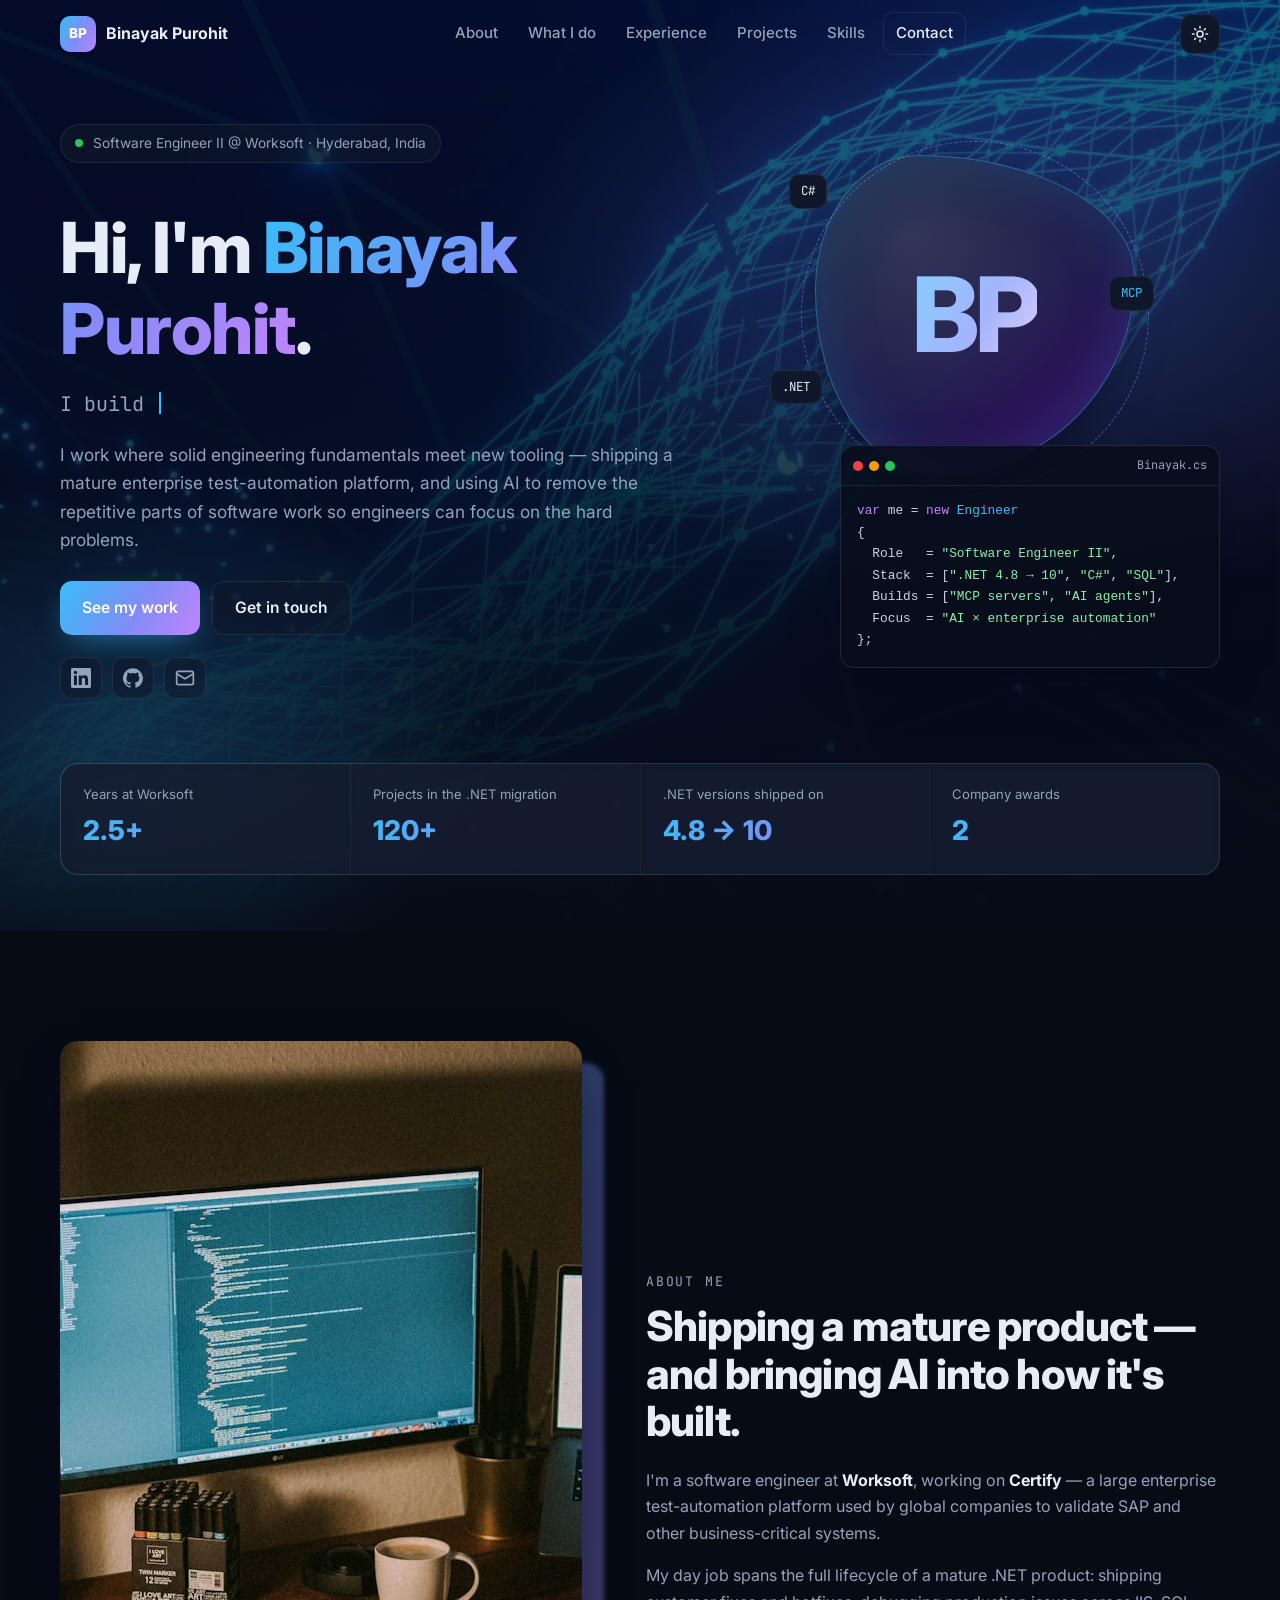
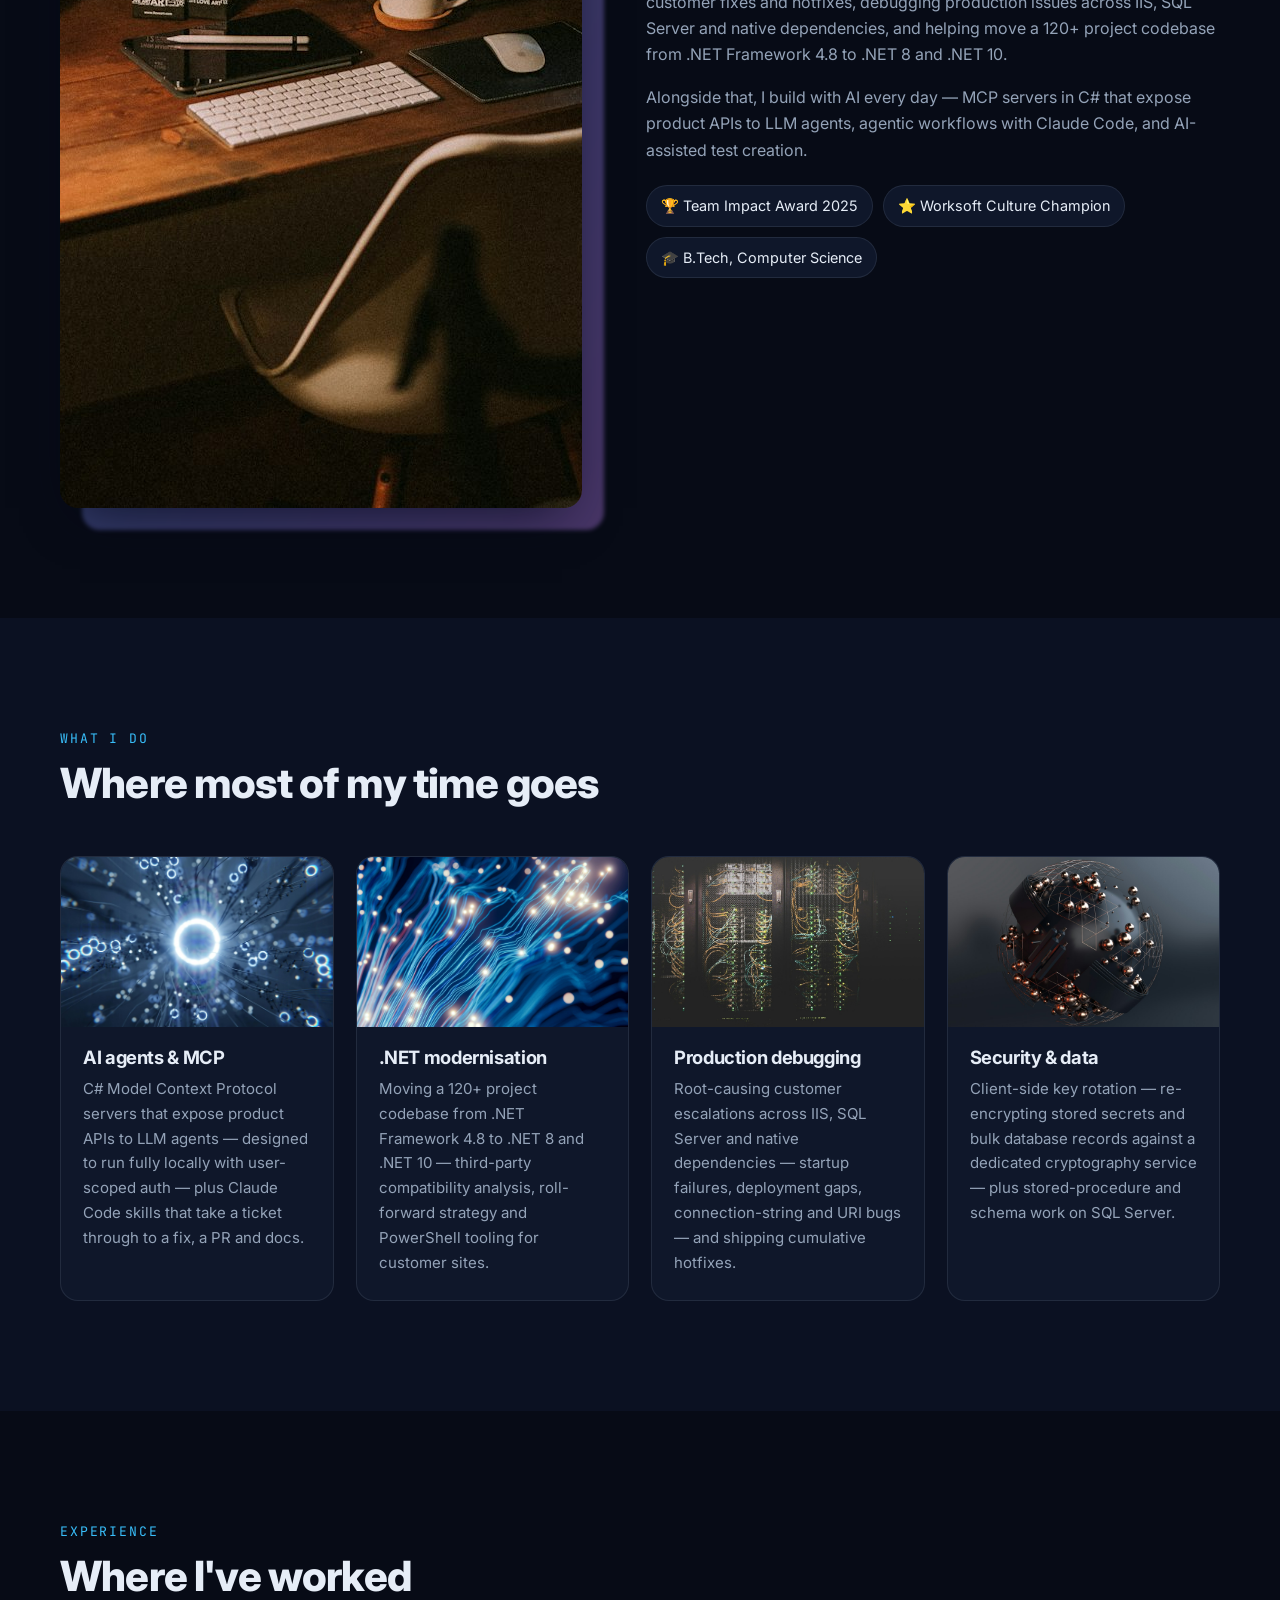
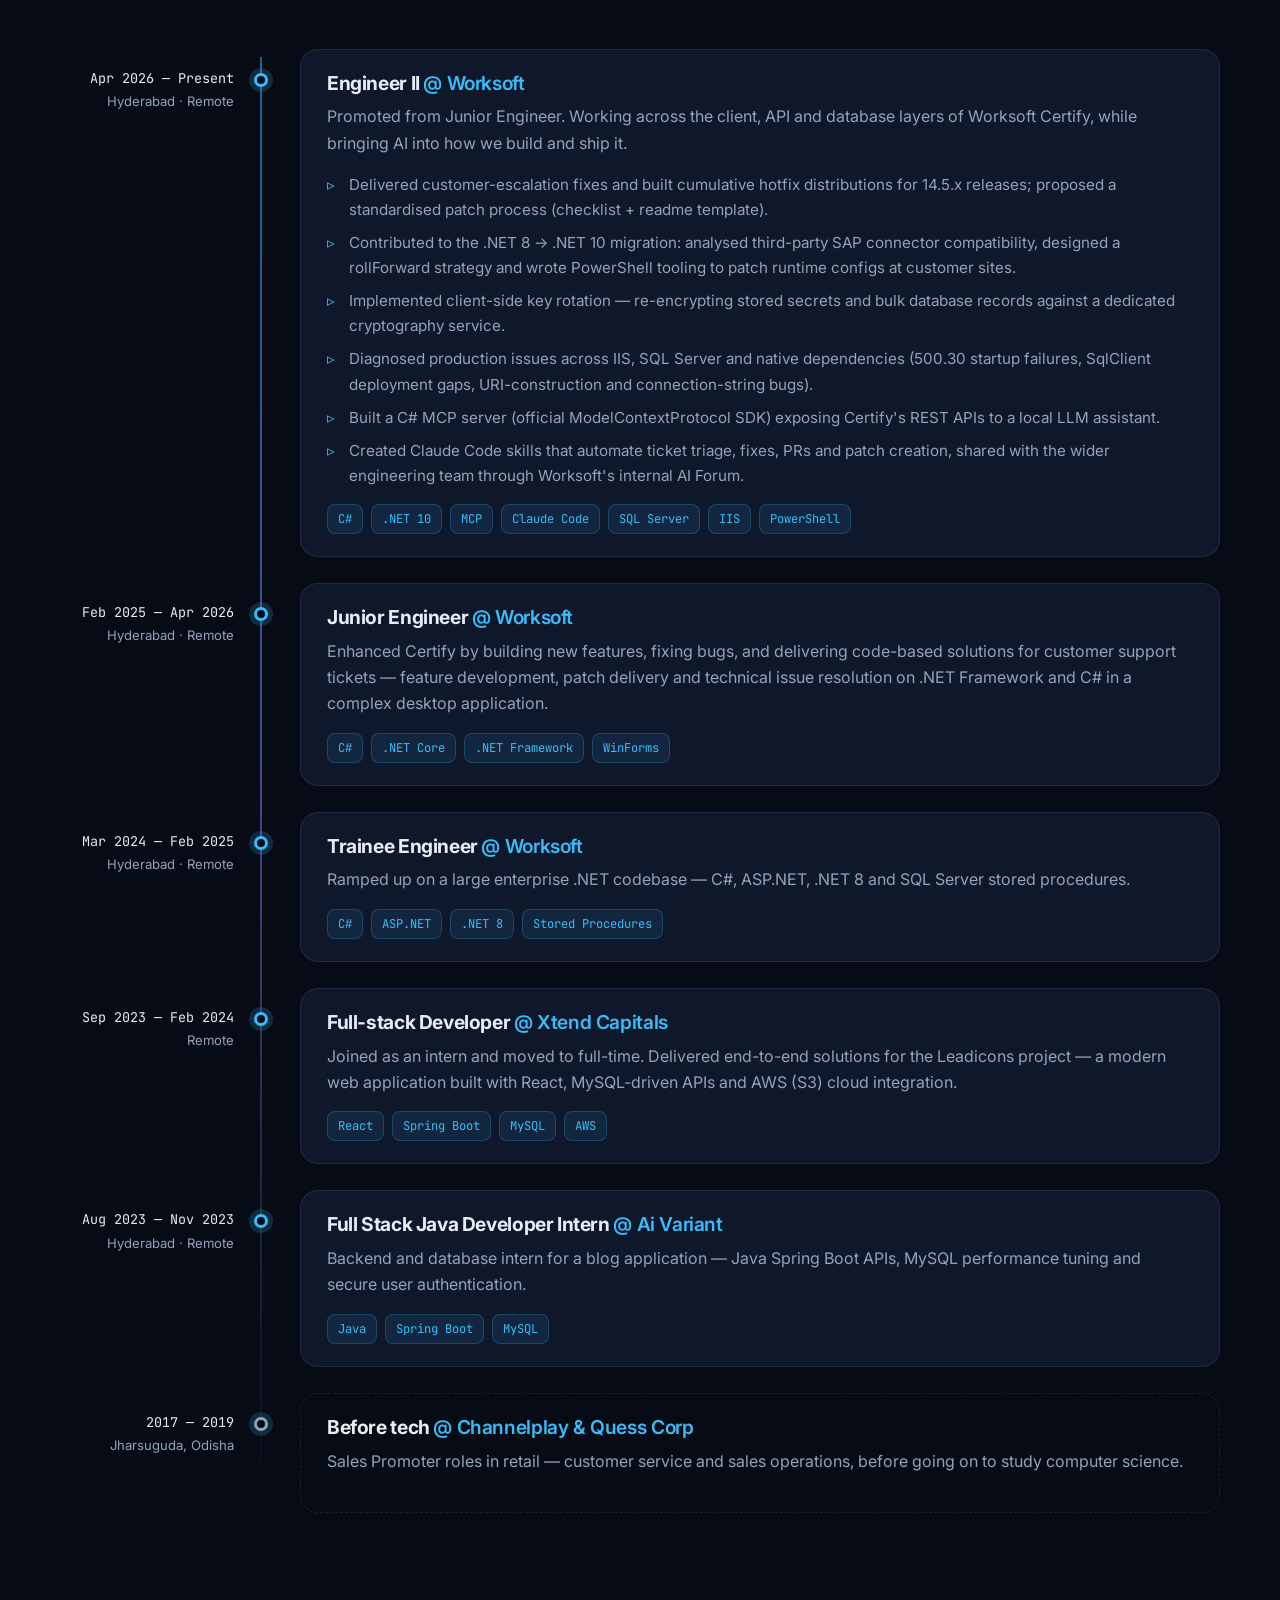
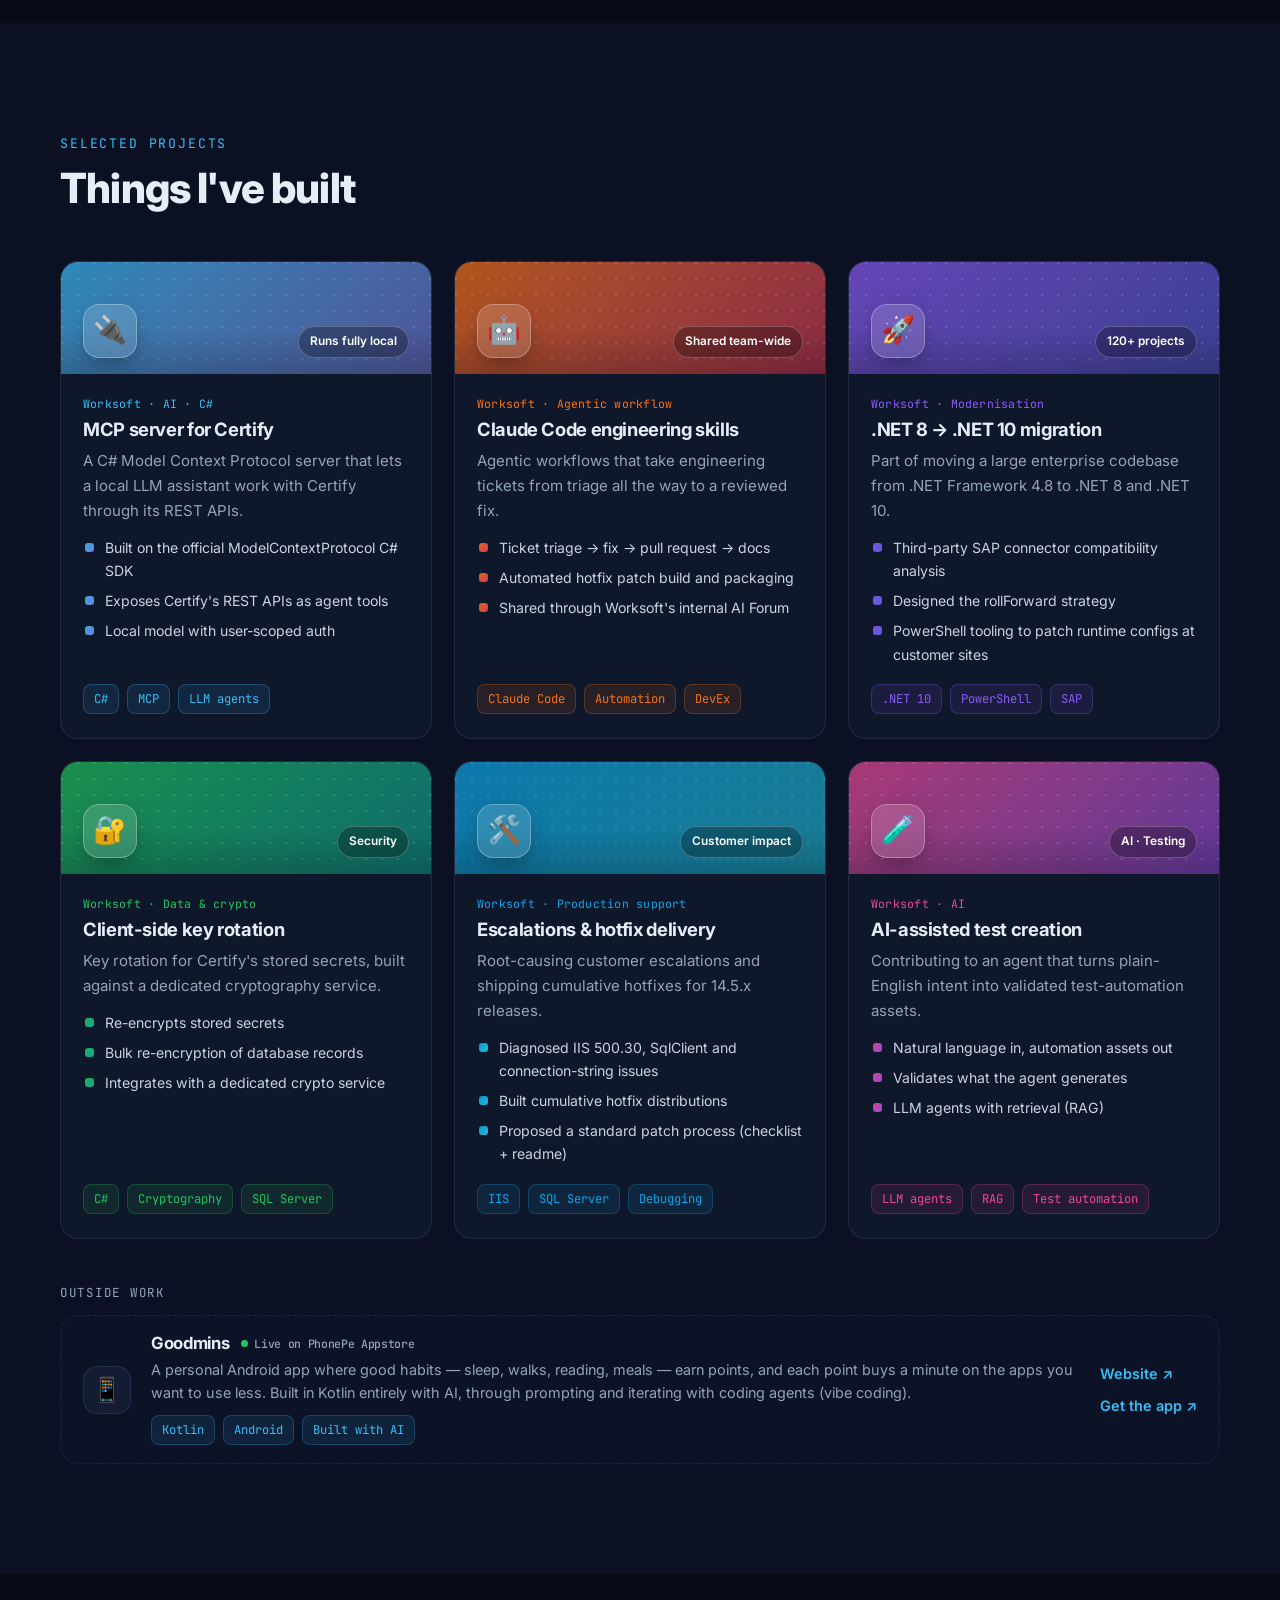
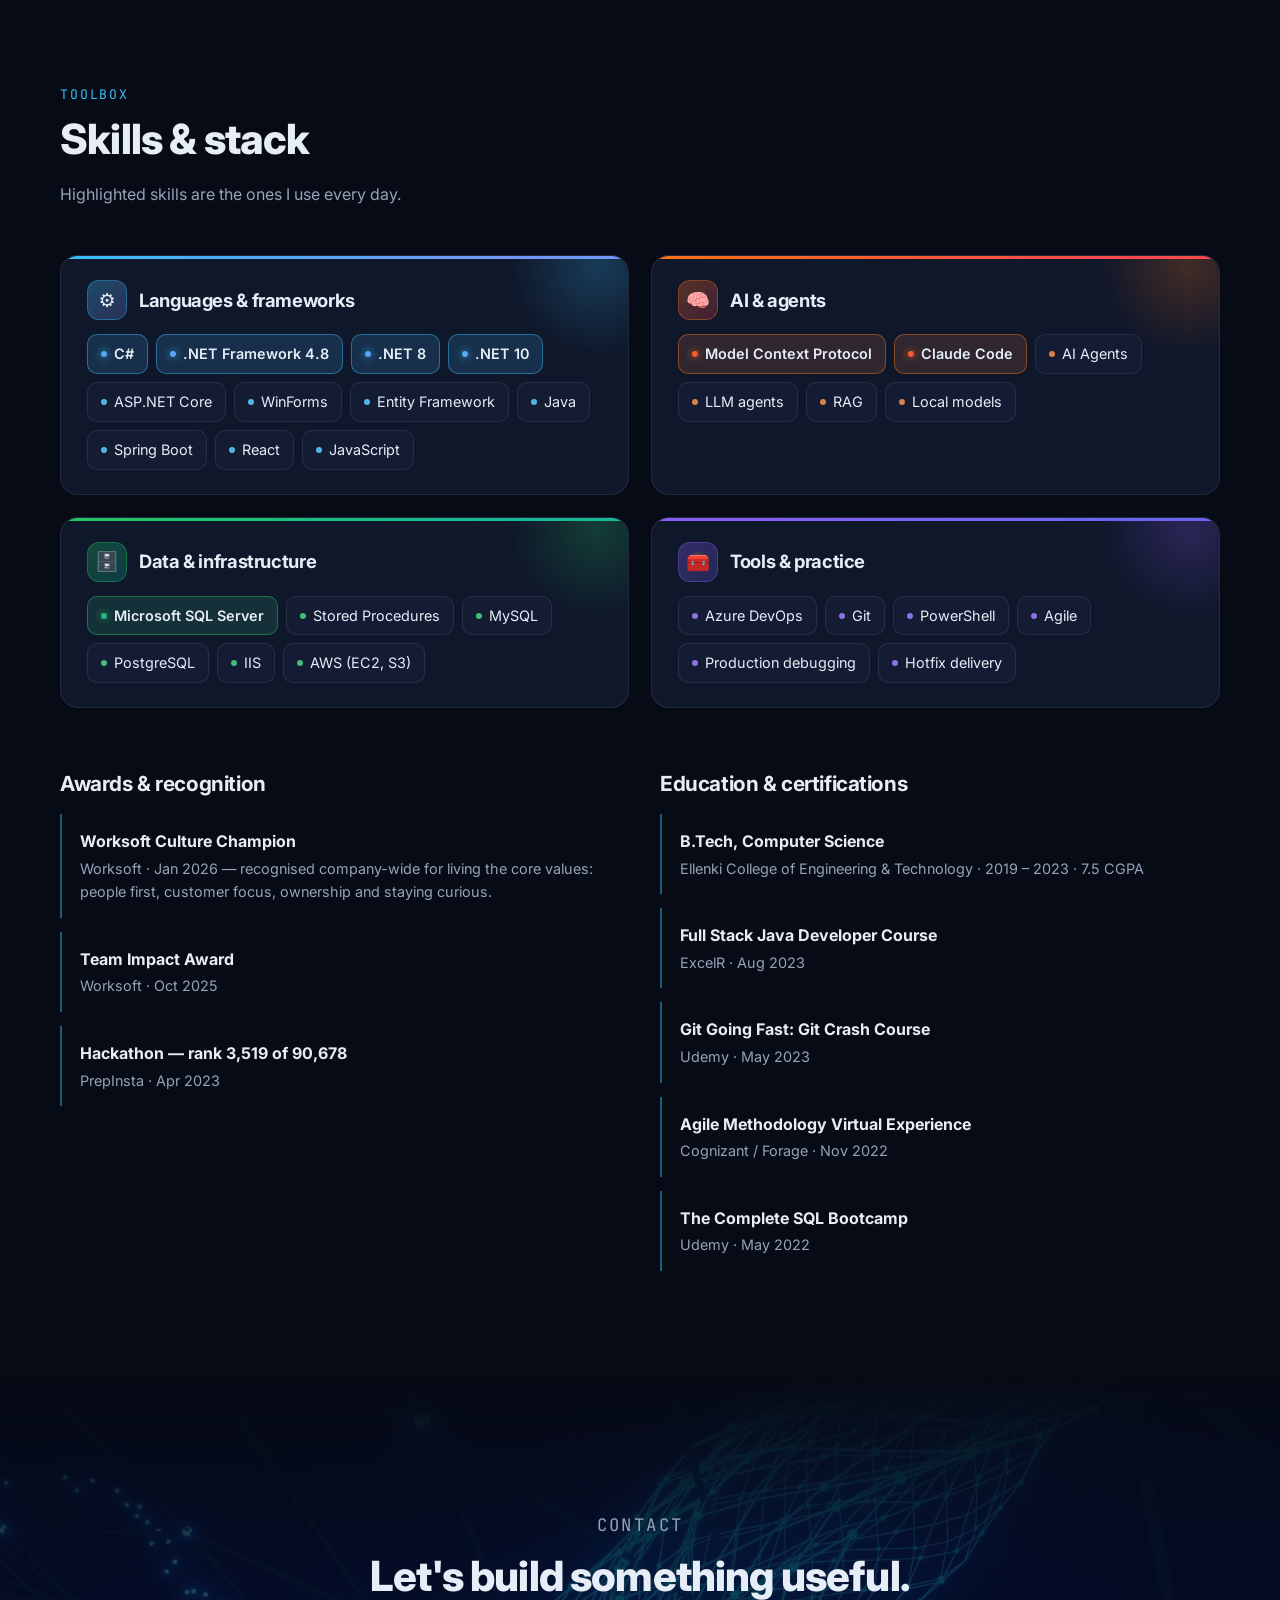
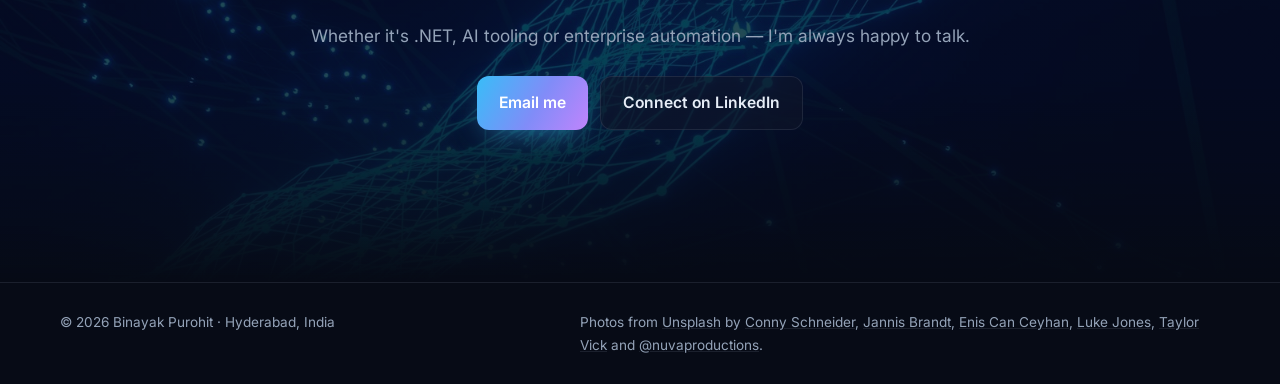
==== commit ba91a2d2: "Rework projects and skills: work projects first, richer cards Six equal work-project cards with colo" ====
--- a/index.html
+++ b/index.html
@@ -234,63 +234,80 @@
           <h2>Things I've built</h2>
         </header>
         <div class="projects">
-          <article class="project project--featured reveal">
-            <div class="feat__body">
-              <div class="project__top"><span class="project__icon" aria-hidden="true">📱</span><span class="project__tag"><span class="live-dot" aria-hidden="true"></span>Live · Mobile app</span></div>
-              <h3>Goodmins — good habits earn screen time</h3>
-              <p>A personal Android app where sleeping on time, walking, reading and eating well earn points — and one point buys one minute on the apps you want to use less. Bedtime goals tighten gradually, weekly and monthly reports track progress, and everything stays on the phone: free, no ads, no account.</p>
-              <p>Built in Kotlin entirely with AI — shipped end-to-end through prompting and iterating with AI coding agents (vibe coding), without hand-writing the code.</p>
-              <ul class="tags"><li>Kotlin</li><li>Android</li><li>Built with AI</li><li>Vibe coding</li><li>Privacy-first</li></ul>
-              <div class="project__links">
-                <a href="https://goodmins.github.io/" target="_blank" rel="noopener">Website ↗</a>
-                <a href="https://www.phonepeappstore.com/apps/productivity/goodmins/app.goodmins/" target="_blank" rel="noopener">Get the app ↗</a>
-              </div>
-            </div>
-            <div class="feat__visual" aria-hidden="true">
-              <div class="phone">
-                <div class="phone__notch"></div>
-                <p class="phone__label">Today</p>
-                <p class="phone__score">70<span>min earned</span></p>
-                <ul class="phone__list">
-                  <li><span>🌙 In bed on time</span><b class="plus">+20</b></li>
-                  <li><span>👟 20-min walk</span><b class="plus">+30</b></li>
-                  <li><span>📖 A story before bed</span><b class="plus">+15</b></li>
-                  <li><span>💧 2.5 L of water</span><b class="plus">+5</b></li>
-                  <li><span>📱 30 min Instagram</span><b class="minus">−30</b></li>
-                </ul>
-                <p class="phone__foot">1 point = 1 minute</p>
-              </div>
-            </div>
-          </article>
-          <article class="project reveal">
-            <div class="project__top"><span class="project__icon" aria-hidden="true">🔌</span><span class="project__tag">AI · C#</span></div>
-            <h3>MCP server for Certify</h3>
-            <p>A C# Model Context Protocol server built on the official SDK that exposes Certify's REST APIs to a local LLM assistant — designed to run fully locally with user-scoped auth.</p>
-            <ul class="tags"><li>ModelContextProtocol SDK</li><li>.NET</li><li>LLM agents</li></ul>
-          </article>
-          <article class="project reveal">
-            <div class="project__top"><span class="project__icon" aria-hidden="true">🤖</span><span class="project__tag">Agentic workflow</span></div>
-            <h3>Claude Code engineering skills</h3>
-            <p>Custom skills that take a Jira ticket through triage, fix, pull request and documentation, plus automation for building and packaging hotfix patches — shared with the team via the internal AI Forum.</p>
-            <ul class="tags"><li>Claude Code</li><li>Automation</li><li>DevEx</li></ul>
-          </article>
-          <article class="project reveal">
-            <div class="project__top"><span class="project__icon" aria-hidden="true">🔐</span><span class="project__tag">Security</span></div>
-            <h3>Client-side key rotation</h3>
-            <p>Re-encrypts stored secrets and bulk database records against a dedicated cryptography service, so encryption keys can be rotated safely.</p>
-            <ul class="tags"><li>C#</li><li>Cryptography</li><li>SQL Server</li></ul>
-          </article>
-          <article class="project reveal">
-            <div class="project__top"><span class="project__icon" aria-hidden="true">🚀</span><span class="project__tag">Modernisation</span></div>
-            <h3>.NET 8 → .NET 10 migration tooling</h3>
-            <p>Compatibility analysis for third-party SAP connectors, a rollForward strategy, and PowerShell tooling that patches runtime configs at customer sites.</p>
-            <ul class="tags"><li>.NET 10</li><li>PowerShell</li><li>SAP</li></ul>
-          </article>
-          <article class="project reveal">
-            <div class="project__top"><span class="project__icon" aria-hidden="true">🧪</span><span class="project__tag">AI · Testing</span></div>
-            <h3>AI-assisted test creation</h3>
-            <p>Contributing to an agent that turns plain-English intent into validated test-automation assets inside an enterprise automation platform.</p>
-            <ul class="tags"><li>LLM agents</li><li>RAG</li><li>Test automation</li></ul>
+          <article class="project reveal" style="--c1:#38bdf8;--c2:#818cf8">
+            <div class="project__banner"><span class="project__icon" aria-hidden="true">🔌</span><span class="project__badge">Runs fully local</span></div>
+            <div class="project__body">
+              <p class="project__tag">Worksoft · AI · C#</p>
+              <h3>MCP server for Certify</h3>
+              <p class="project__desc">A C# Model Context Protocol server that lets a local LLM assistant work with Certify through its REST APIs.</p>
+              <ul class="project__points"><li>Built on the official ModelContextProtocol C# SDK</li><li>Exposes Certify's REST APIs as agent tools</li><li>Local model with user-scoped auth</li></ul>
+              <ul class="tags"><li>C#</li><li>MCP</li><li>LLM agents</li></ul>
+            </div>
+          </article>
+          <article class="project reveal" style="--c1:#f97316;--c2:#f43f5e">
+            <div class="project__banner"><span class="project__icon" aria-hidden="true">🤖</span><span class="project__badge">Shared team-wide</span></div>
+            <div class="project__body">
+              <p class="project__tag">Worksoft · Agentic workflow</p>
+              <h3>Claude Code engineering skills</h3>
+              <p class="project__desc">Agentic workflows that take engineering tickets from triage all the way to a reviewed fix.</p>
+              <ul class="project__points"><li>Ticket triage → fix → pull request → docs</li><li>Automated hotfix patch build and packaging</li><li>Shared through Worksoft's internal AI Forum</li></ul>
+              <ul class="tags"><li>Claude Code</li><li>Automation</li><li>DevEx</li></ul>
+            </div>
+          </article>
+          <article class="project reveal" style="--c1:#8b5cf6;--c2:#6366f1">
+            <div class="project__banner"><span class="project__icon" aria-hidden="true">🚀</span><span class="project__badge">120+ projects</span></div>
+            <div class="project__body">
+              <p class="project__tag">Worksoft · Modernisation</p>
+              <h3>.NET 8 → .NET 10 migration</h3>
+              <p class="project__desc">Part of moving a large enterprise codebase from .NET Framework 4.8 to .NET 8 and .NET 10.</p>
+              <ul class="project__points"><li>Third-party SAP connector compatibility analysis</li><li>Designed the rollForward strategy</li><li>PowerShell tooling to patch runtime configs at customer sites</li></ul>
+              <ul class="tags"><li>.NET 10</li><li>PowerShell</li><li>SAP</li></ul>
+            </div>
+          </article>
+          <article class="project reveal" style="--c1:#22c55e;--c2:#14b8a6">
+            <div class="project__banner"><span class="project__icon" aria-hidden="true">🔐</span><span class="project__badge">Security</span></div>
+            <div class="project__body">
+              <p class="project__tag">Worksoft · Data &amp; crypto</p>
+              <h3>Client-side key rotation</h3>
+              <p class="project__desc">Key rotation for Certify's stored secrets, built against a dedicated cryptography service.</p>
+              <ul class="project__points"><li>Re-encrypts stored secrets</li><li>Bulk re-encryption of database records</li><li>Integrates with a dedicated crypto service</li></ul>
+              <ul class="tags"><li>C#</li><li>Cryptography</li><li>SQL Server</li></ul>
+            </div>
+          </article>
+          <article class="project reveal" style="--c1:#0ea5e9;--c2:#22d3ee">
+            <div class="project__banner"><span class="project__icon" aria-hidden="true">🛠️</span><span class="project__badge">Customer impact</span></div>
+            <div class="project__body">
+              <p class="project__tag">Worksoft · Production support</p>
+              <h3>Escalations &amp; hotfix delivery</h3>
+              <p class="project__desc">Root-causing customer escalations and shipping cumulative hotfixes for 14.5.x releases.</p>
+              <ul class="project__points"><li>Diagnosed IIS 500.30, SqlClient and connection-string issues</li><li>Built cumulative hotfix distributions</li><li>Proposed a standard patch process (checklist + readme)</li></ul>
+              <ul class="tags"><li>IIS</li><li>SQL Server</li><li>Debugging</li></ul>
+            </div>
+          </article>
+          <article class="project reveal" style="--c1:#ec4899;--c2:#a855f7">
+            <div class="project__banner"><span class="project__icon" aria-hidden="true">🧪</span><span class="project__badge">AI · Testing</span></div>
+            <div class="project__body">
+              <p class="project__tag">Worksoft · AI</p>
+              <h3>AI-assisted test creation</h3>
+              <p class="project__desc">Contributing to an agent that turns plain-English intent into validated test-automation assets.</p>
+              <ul class="project__points"><li>Natural language in, automation assets out</li><li>Validates what the agent generates</li><li>LLM agents with retrieval (RAG)</li></ul>
+              <ul class="tags"><li>LLM agents</li><li>RAG</li><li>Test automation</li></ul>
+            </div>
+          </article>
+        </div>
+        <div class="side reveal">
+          <p class="side__label">Outside work</p>
+          <article class="side__card">
+            <span class="side__icon" aria-hidden="true">📱</span>
+            <div class="side__text">
+              <h3>Goodmins <span class="side__live"><span class="live-dot" aria-hidden="true"></span>Live on PhonePe Appstore</span></h3>
+              <p>A personal Android app where good habits — sleep, walks, reading, meals — earn points, and each point buys a minute on the apps you want to use less. Built in Kotlin entirely with AI, through prompting and iterating with coding agents (vibe coding).</p>
+              <ul class="tags"><li>Kotlin</li><li>Android</li><li>Built with AI</li></ul>
+            </div>
+            <div class="side__links">
+              <a href="https://goodmins.github.io/" target="_blank" rel="noopener">Website ↗</a>
+              <a href="https://www.phonepeappstore.com/apps/productivity/goodmins/app.goodmins/" target="_blank" rel="noopener">Get the app ↗</a>
+            </div>
           </article>
         </div>
       </div>
@@ -302,22 +319,23 @@
         <header class="section__head reveal">
           <p class="kicker">Toolbox</p>
           <h2>Skills &amp; stack</h2>
+          <p class="section__sub">Highlighted skills are the ones I use every day.</p>
         </header>
         <div class="skills">
-          <div class="skillset reveal">
-            <h3>Languages &amp; frameworks</h3>
-            <ul class="pills"><li>C#</li><li>.NET Framework 4.8</li><li>.NET 8</li><li>.NET 10</li><li>ASP.NET Core</li><li>WinForms</li><li>Entity Framework</li><li>Java</li><li>Spring Boot</li><li>React</li><li>JavaScript</li></ul>
-          </div>
-          <div class="skillset reveal">
-            <h3>AI &amp; agents</h3>
-            <ul class="pills"><li>Model Context Protocol</li><li>Claude Code</li><li>AI Agents</li><li>LLM agents</li><li>RAG</li><li>Local models</li></ul>
-          </div>
-          <div class="skillset reveal">
-            <h3>Data &amp; infrastructure</h3>
-            <ul class="pills"><li>Microsoft SQL Server</li><li>Stored Procedures</li><li>MySQL</li><li>PostgreSQL</li><li>IIS</li><li>AWS (EC2, S3)</li></ul>
-          </div>
-          <div class="skillset reveal">
-            <h3>Tools &amp; practice</h3>
+          <div class="skillset reveal" style="--c1:#38bdf8;--c2:#818cf8">
+            <div class="skillset__head"><span class="skillset__icon" aria-hidden="true">⚙️</span><h3>Languages &amp; frameworks</h3></div>
+            <ul class="pills"><li class="core">C#</li><li class="core">.NET Framework 4.8</li><li class="core">.NET 8</li><li class="core">.NET 10</li><li>ASP.NET Core</li><li>WinForms</li><li>Entity Framework</li><li>Java</li><li>Spring Boot</li><li>React</li><li>JavaScript</li></ul>
+          </div>
+          <div class="skillset reveal" style="--c1:#f97316;--c2:#f43f5e">
+            <div class="skillset__head"><span class="skillset__icon" aria-hidden="true">🧠</span><h3>AI &amp; agents</h3></div>
+            <ul class="pills"><li class="core">Model Context Protocol</li><li class="core">Claude Code</li><li>AI Agents</li><li>LLM agents</li><li>RAG</li><li>Local models</li></ul>
+          </div>
+          <div class="skillset reveal" style="--c1:#22c55e;--c2:#14b8a6">
+            <div class="skillset__head"><span class="skillset__icon" aria-hidden="true">🗄️</span><h3>Data &amp; infrastructure</h3></div>
+            <ul class="pills"><li class="core">Microsoft SQL Server</li><li>Stored Procedures</li><li>MySQL</li><li>PostgreSQL</li><li>IIS</li><li>AWS (EC2, S3)</li></ul>
+          </div>
+          <div class="skillset reveal" style="--c1:#8b5cf6;--c2:#6366f1">
+            <div class="skillset__head"><span class="skillset__icon" aria-hidden="true">🧰</span><h3>Tools &amp; practice</h3></div>
             <ul class="pills"><li>Azure DevOps</li><li>Git</li><li>PowerShell</li><li>Agile</li><li>Production debugging</li><li>Hotfix delivery</li></ul>
           </div>
         </div>
--- a/assets/css/styles.css
+++ b/assets/css/styles.css
@@ -196,23 +196,8 @@
 .tags li { font-family: "JetBrains Mono", monospace; font-size: .76rem; padding: 4px 10px; border-radius: 8px; color: var(--accent); background: color-mix(in srgb, var(--accent) 10%, transparent); border: 1px solid color-mix(in srgb, var(--accent) 22%, transparent); }
 
 /* Projects */
-.projects { display: grid; grid-template-columns: repeat(3, 1fr); gap: 22px; }
-.project { position: relative; padding: 26px; border-radius: var(--radius); background: var(--surface); border: 1px solid var(--border); display: flex; flex-direction: column; transition: transform .3s, box-shadow .3s; overflow: hidden; }
-.project::before { content: ""; position: absolute; inset: 0 0 auto 0; height: 3px; background: var(--grad); transform: scaleX(0); transform-origin: left; transition: transform .4s ease; }
-.project:hover { transform: translateY(-6px); box-shadow: var(--shadow); }
-.project:hover::before { transform: scaleX(1); }
-.project__top { display: flex; align-items: center; justify-content: space-between; margin-bottom: 18px; }
-.project__icon { font-size: 1.6rem; display: grid; place-items: center; width: 50px; height: 50px; border-radius: 14px; background: var(--surface-2); border: 1px solid var(--border); }
-.project__tag { font-family: "JetBrains Mono", monospace; font-size: .75rem; color: var(--muted); }
-.project p { color: var(--muted); font-size: .95rem; flex: 1; }
-.project strong { color: var(--text); }
 
 /* Skills */
-.skills { display: grid; grid-template-columns: repeat(2, 1fr); gap: 22px; }
-.skillset { padding: 24px 26px; border-radius: var(--radius); background: var(--surface); border: 1px solid var(--border); }
-.pills { display: flex; flex-wrap: wrap; gap: 8px; margin-top: 6px; }
-.pills li { padding: 7px 13px; border-radius: 10px; font-size: .9rem; background: var(--surface-2); border: 1px solid var(--border); transition: border-color .2s, color .2s; }
-.pills li:hover { border-color: var(--accent); color: var(--accent); }
 .split { display: grid; grid-template-columns: 1fr 1fr; gap: 40px; margin-top: 64px; }
 .mini-head { font-size: 1.3rem; margin-bottom: 18px; }
 .list { display: grid; gap: 14px; }
@@ -281,28 +266,59 @@
 .rise--d2 { animation-delay: .3s; }
 @keyframes rise { from { opacity: 0; transform: translateY(24px); } to { opacity: 1; transform: none; } }
 
-/* Featured project + links */
-.project--featured { border-color: color-mix(in srgb, var(--accent) 40%, transparent); background: linear-gradient(160deg, color-mix(in srgb, var(--accent) 9%, var(--surface)) 0%, var(--surface) 60%); }
-.project--featured::before { transform: scaleX(1); }
+.hero { overflow-x: clip; }
+
+/* Projects */
+.projects { display: grid; grid-template-columns: repeat(3, 1fr); gap: 22px; }
+.project { position: relative; border-radius: var(--radius); background: var(--surface); border: 1px solid var(--border); display: flex; flex-direction: column; overflow: hidden; transition: transform .3s, box-shadow .3s, border-color .3s; }
+.project:hover { transform: translateY(-6px); box-shadow: var(--shadow); border-color: color-mix(in srgb, var(--c1) 45%, transparent); }
+.project__banner { position: relative; height: 112px; display: flex; align-items: flex-end; justify-content: space-between; padding: 0 22px 16px; background:
+  radial-gradient(circle at 1px 1px, rgba(255,255,255,.14) 1px, transparent 0) 0 0 / 16px 16px,
+  linear-gradient(135deg, color-mix(in srgb, var(--c1) 70%, #0b1122), color-mix(in srgb, var(--c2) 55%, #0b1122)); }
+.project__banner::after { content: ""; position: absolute; inset: auto 0 0 0; height: 40%; background: linear-gradient(transparent, rgba(0,0,0,.18)); pointer-events: none; }
+.project__icon { position: relative; z-index: 1; display: grid; place-items: center; width: 54px; height: 54px; border-radius: 16px; font-size: 1.7rem; background: rgba(255,255,255,.14); border: 1px solid rgba(255,255,255,.28); backdrop-filter: blur(6px); box-shadow: 0 8px 24px -8px rgba(0,0,0,.5); transition: transform .3s; }
+.project:hover .project__icon { transform: scale(1.08) rotate(-4deg); }
+.project__badge { position: relative; z-index: 1; padding: 5px 11px; border-radius: 999px; font-size: .74rem; font-weight: 600; color: #fff; background: rgba(0,0,0,.28); border: 1px solid rgba(255,255,255,.22); backdrop-filter: blur(6px); }
+.project__body { padding: 20px 22px 24px; display: flex; flex-direction: column; flex: 1; }
+.project .project__tag { font-family: "JetBrains Mono", monospace; font-size: .72rem; color: var(--c1); margin-bottom: 6px; letter-spacing: .02em; }
+.project .project__desc { color: var(--muted); font-size: .94rem; margin-bottom: 12px; }
+.project__points { display: grid; gap: 7px; margin: 0 0 18px; flex: 1; align-content: start; }
+.project__points li { position: relative; padding-left: 22px; font-size: .88rem; color: var(--text); opacity: .88; }
+.project__points li::before { content: ""; position: absolute; left: 2px; top: .5em; width: 9px; height: 9px; border-radius: 3px; background: linear-gradient(135deg, var(--c1), var(--c2)); }
+.project .tags li { color: var(--c1); background: color-mix(in srgb, var(--c1) 10%, transparent); border-color: color-mix(in srgb, var(--c1) 25%, transparent); }
+
+/* Side project strip */
+.side { margin-top: 44px; }
+.side .side__label { font-family: "JetBrains Mono", monospace; font-size: .78rem; text-transform: uppercase; letter-spacing: .14em; color: var(--muted); margin-bottom: 12px; }
+.side__card { display: grid; grid-template-columns: auto 1fr auto; gap: 20px; align-items: center; padding: 18px 22px; border-radius: var(--radius); border: 1px dashed var(--border); background: color-mix(in srgb, var(--surface) 55%, transparent); }
+.side__icon { display: grid; place-items: center; width: 48px; height: 48px; border-radius: 14px; font-size: 1.5rem; background: var(--surface-2); border: 1px solid var(--border); }
+.side__text h3 { font-size: 1.05rem; margin-bottom: 4px; display: flex; flex-wrap: wrap; align-items: center; gap: 6px 12px; }
+.side__live { font-family: "JetBrains Mono", monospace; font-size: .72rem; font-weight: 500; color: var(--muted); }
+.side__text p { color: var(--muted); font-size: .9rem; margin-bottom: 10px; }
+.side__links { display: grid; gap: 8px; font-weight: 600; font-size: .9rem; white-space: nowrap; }
 .live-dot { display: inline-block; width: 7px; height: 7px; margin-right: 6px; border-radius: 50%; background: #22c55e; vertical-align: 1px; animation: pulse 2s infinite; }
-.project__links { display: flex; flex-wrap: wrap; gap: 14px; margin-top: 16px; font-weight: 600; font-size: .92rem; }
-.project--featured { grid-column: span 2; grid-row: span 2; display: grid; grid-template-columns: 1.35fr 1fr; gap: 28px; align-items: center; }
-.feat__body { display: flex; flex-direction: column; }
-.feat__body p { flex: none; }
-.feat__visual { display: grid; place-items: center; }
-.phone { width: min(240px, 100%); padding: 16px 16px 18px; border-radius: 30px; background: #0a0f1d; border: 6px solid #1e293b; box-shadow: var(--shadow), 0 0 0 1px rgba(148,163,184,.18); color: #e2e8f0; transform: rotate(3deg); transition: transform .4s ease; }
-.project--featured:hover .phone { transform: rotate(0) translateY(-4px); }
-.phone__notch { width: 70px; height: 16px; margin: -4px auto 14px; border-radius: 10px; background: #1e293b; }
-.phone .phone__label { margin: 0; font-size: .72rem; text-transform: uppercase; letter-spacing: .12em; color: #94a3b8; }
-.phone .phone__score { margin: 2px 0 12px; font-size: 2.2rem; font-weight: 800; line-height: 1; background: linear-gradient(120deg, #7dd3fc, #86efac); -webkit-background-clip: text; background-clip: text; color: transparent; }
-.phone__score span { margin-left: 6px; font-size: .75rem; font-weight: 500; color: #94a3b8; -webkit-text-fill-color: #94a3b8; }
-.phone__list { display: grid; gap: 7px; }
-.phone__list li { display: flex; justify-content: space-between; align-items: center; gap: 8px; padding: 8px 10px; border-radius: 12px; background: #131c33; font-size: .78rem; }
-.phone__list b { font-family: "JetBrains Mono", monospace; font-size: .76rem; }
-.phone__list .plus { color: #4ade80; }
-.phone__list .minus { color: #f87171; }
-.phone .phone__foot { margin: 12px 0 0; text-align: center; font-size: .7rem; color: #64748b; }
-@media (max-width: 1040px) { .project--featured { grid-row: auto; } }
-@media (max-width: 760px) { .project--featured { grid-template-columns: 1fr; } .phone { transform: none; } }
-@media (max-width: 600px) { .project--featured { grid-column: auto; } }
-.hero { overflow-x: clip; }
+
+/* Skills */
+.section__sub { color: var(--muted); margin: -4px 0 0; }
+.skills { display: grid; grid-template-columns: repeat(2, 1fr); gap: 22px; }
+.skillset { position: relative; padding: 24px 26px; border-radius: var(--radius); background: var(--surface); border: 1px solid var(--border); overflow: hidden; transition: border-color .3s, transform .3s; }
+.skillset::before { content: ""; position: absolute; inset: 0 0 auto 0; height: 3px; background: linear-gradient(90deg, var(--c1), var(--c2)); }
+.skillset::after { content: ""; position: absolute; width: 180px; height: 180px; right: -60px; top: -80px; border-radius: 50%; background: radial-gradient(circle, color-mix(in srgb, var(--c1) 22%, transparent), transparent 70%); pointer-events: none; }
+.skillset:hover { border-color: color-mix(in srgb, var(--c1) 45%, transparent); transform: translateY(-3px); }
+.skillset__head { display: flex; align-items: center; gap: 12px; margin-bottom: 14px; }
+.skillset__head h3 { margin: 0; }
+.skillset__icon { display: grid; place-items: center; width: 40px; height: 40px; border-radius: 12px; font-size: 1.2rem; background: linear-gradient(135deg, color-mix(in srgb, var(--c1) 30%, transparent), color-mix(in srgb, var(--c2) 22%, transparent)); border: 1px solid color-mix(in srgb, var(--c1) 35%, transparent); }
+.pills { display: flex; flex-wrap: wrap; gap: 8px; position: relative; z-index: 1; }
+.pills li { display: inline-flex; align-items: center; gap: 7px; padding: 7px 13px; border-radius: 10px; font-size: .9rem; background: var(--surface-2); border: 1px solid var(--border); transition: border-color .2s, color .2s, transform .2s; }
+.pills li::before { content: ""; width: 6px; height: 6px; border-radius: 50%; background: color-mix(in srgb, var(--c1) 70%, var(--muted)); }
+.pills li:hover { border-color: var(--c1); transform: translateY(-1px); }
+.pills li.core { font-weight: 600; color: var(--text); border-color: color-mix(in srgb, var(--c1) 45%, transparent); background: color-mix(in srgb, var(--c1) 12%, var(--surface-2)); }
+.pills li.core::before { background: linear-gradient(135deg, var(--c1), var(--c2)); box-shadow: 0 0 8px var(--c1); }
+
+@media (max-width: 1040px) { .projects { grid-template-columns: repeat(2, 1fr); } }
+@media (max-width: 880px) { .skills { grid-template-columns: 1fr; } }
+@media (max-width: 640px) {
+  .projects { grid-template-columns: 1fr; }
+  .side__card { grid-template-columns: auto 1fr; align-items: start; gap: 14px; }
+  .side__links { grid-column: 1 / -1; display: flex; gap: 16px; }
+}
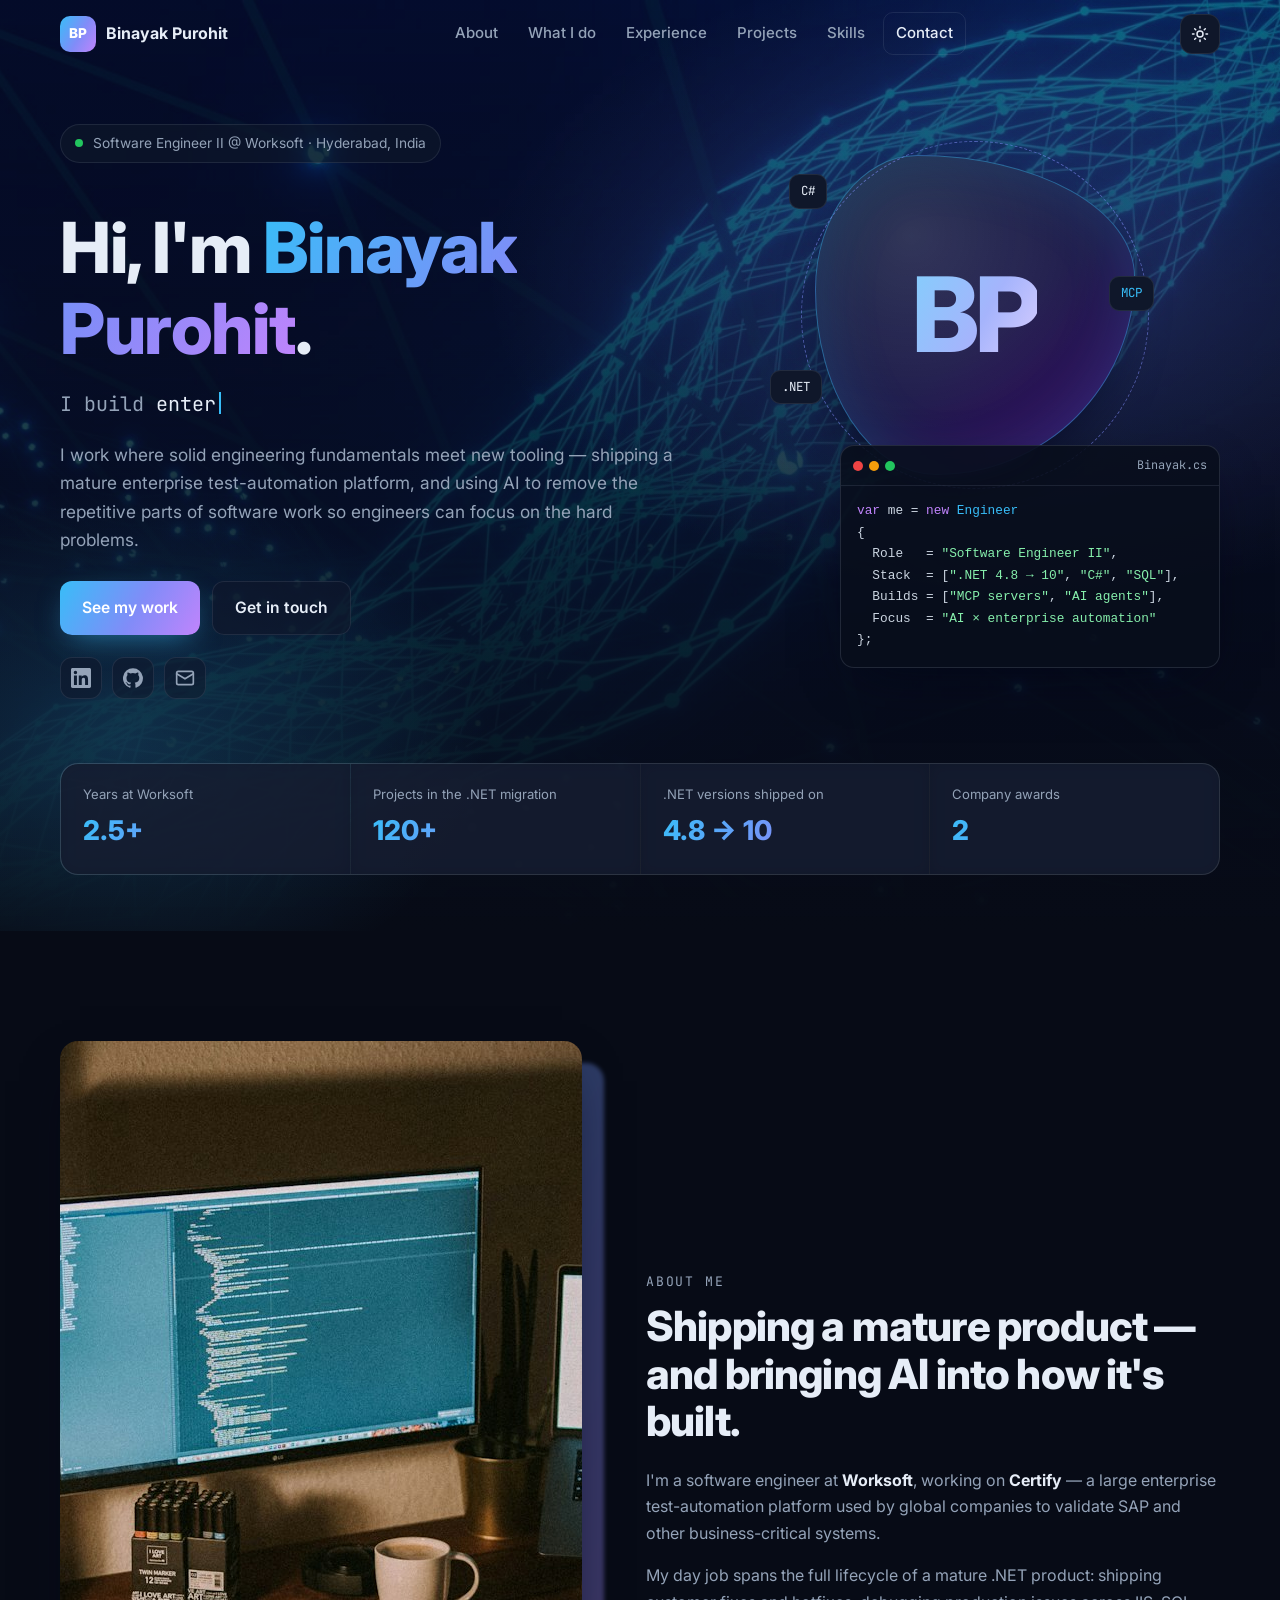
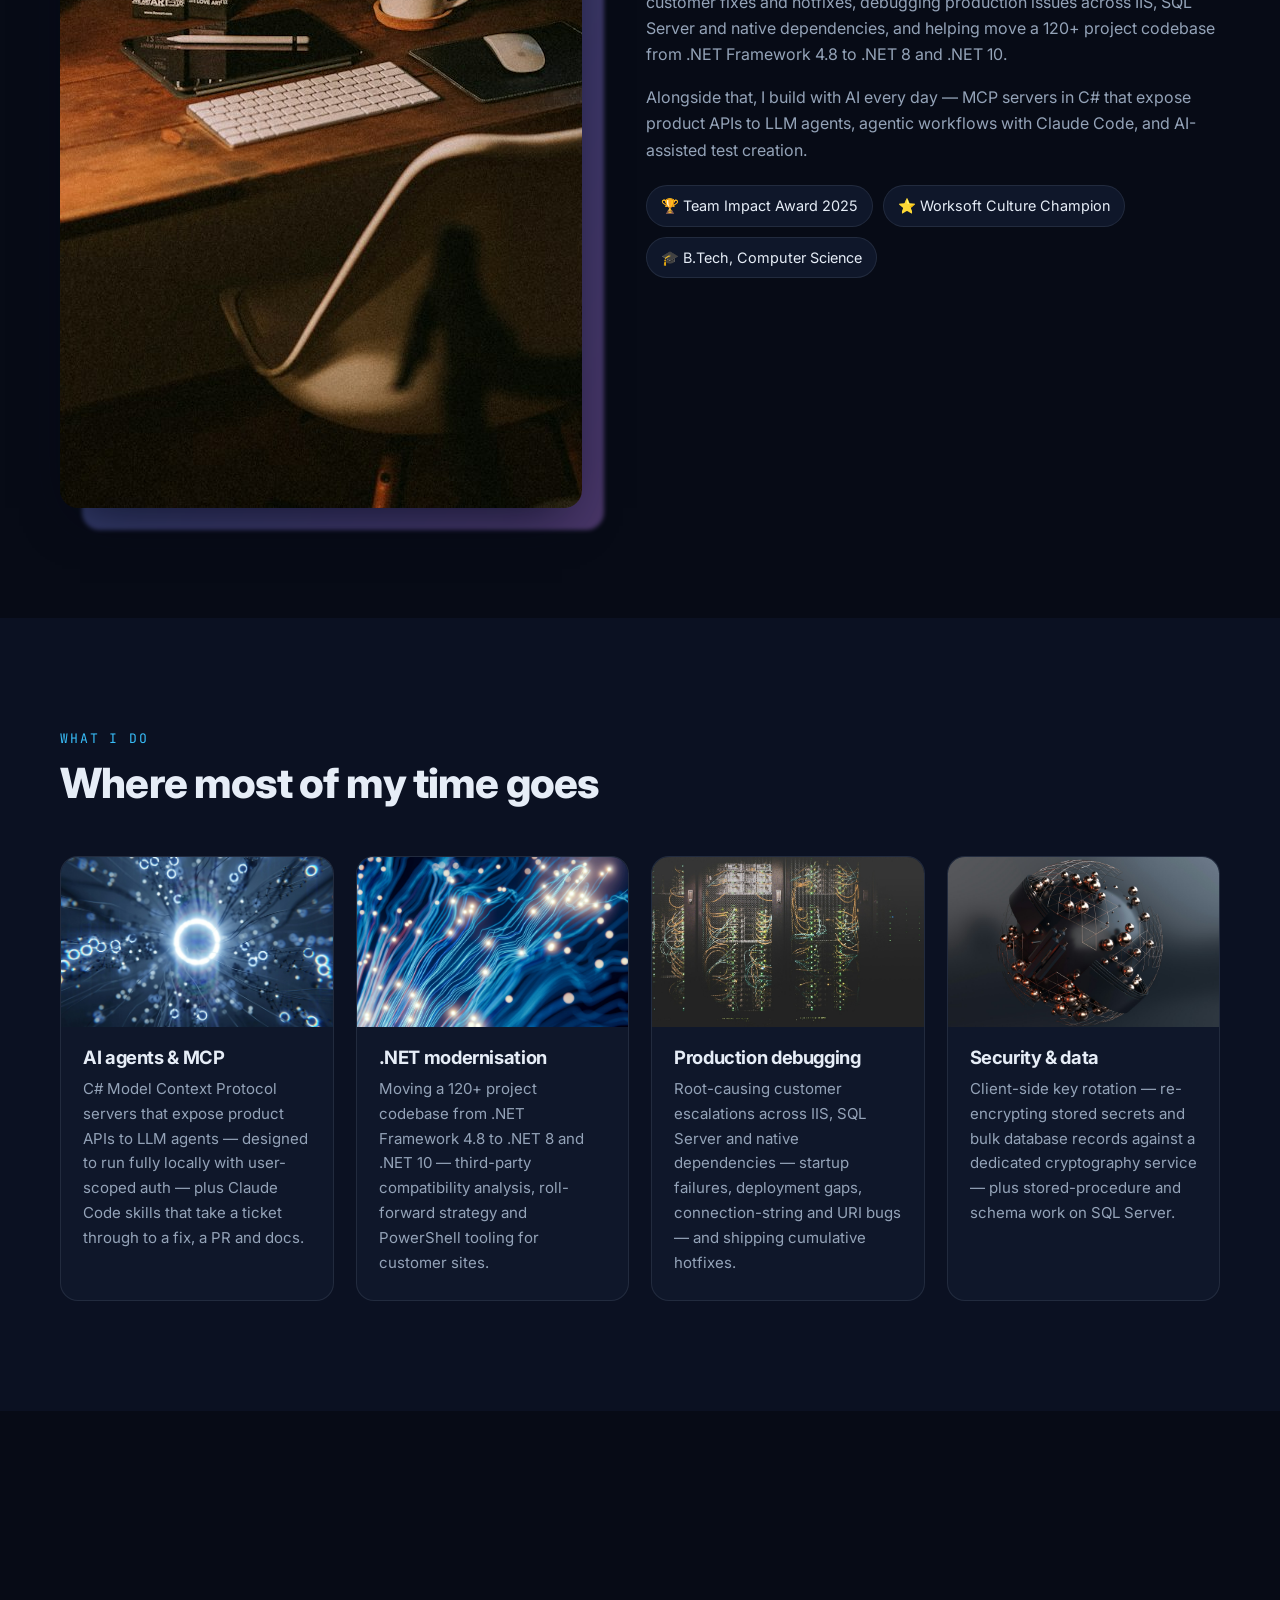
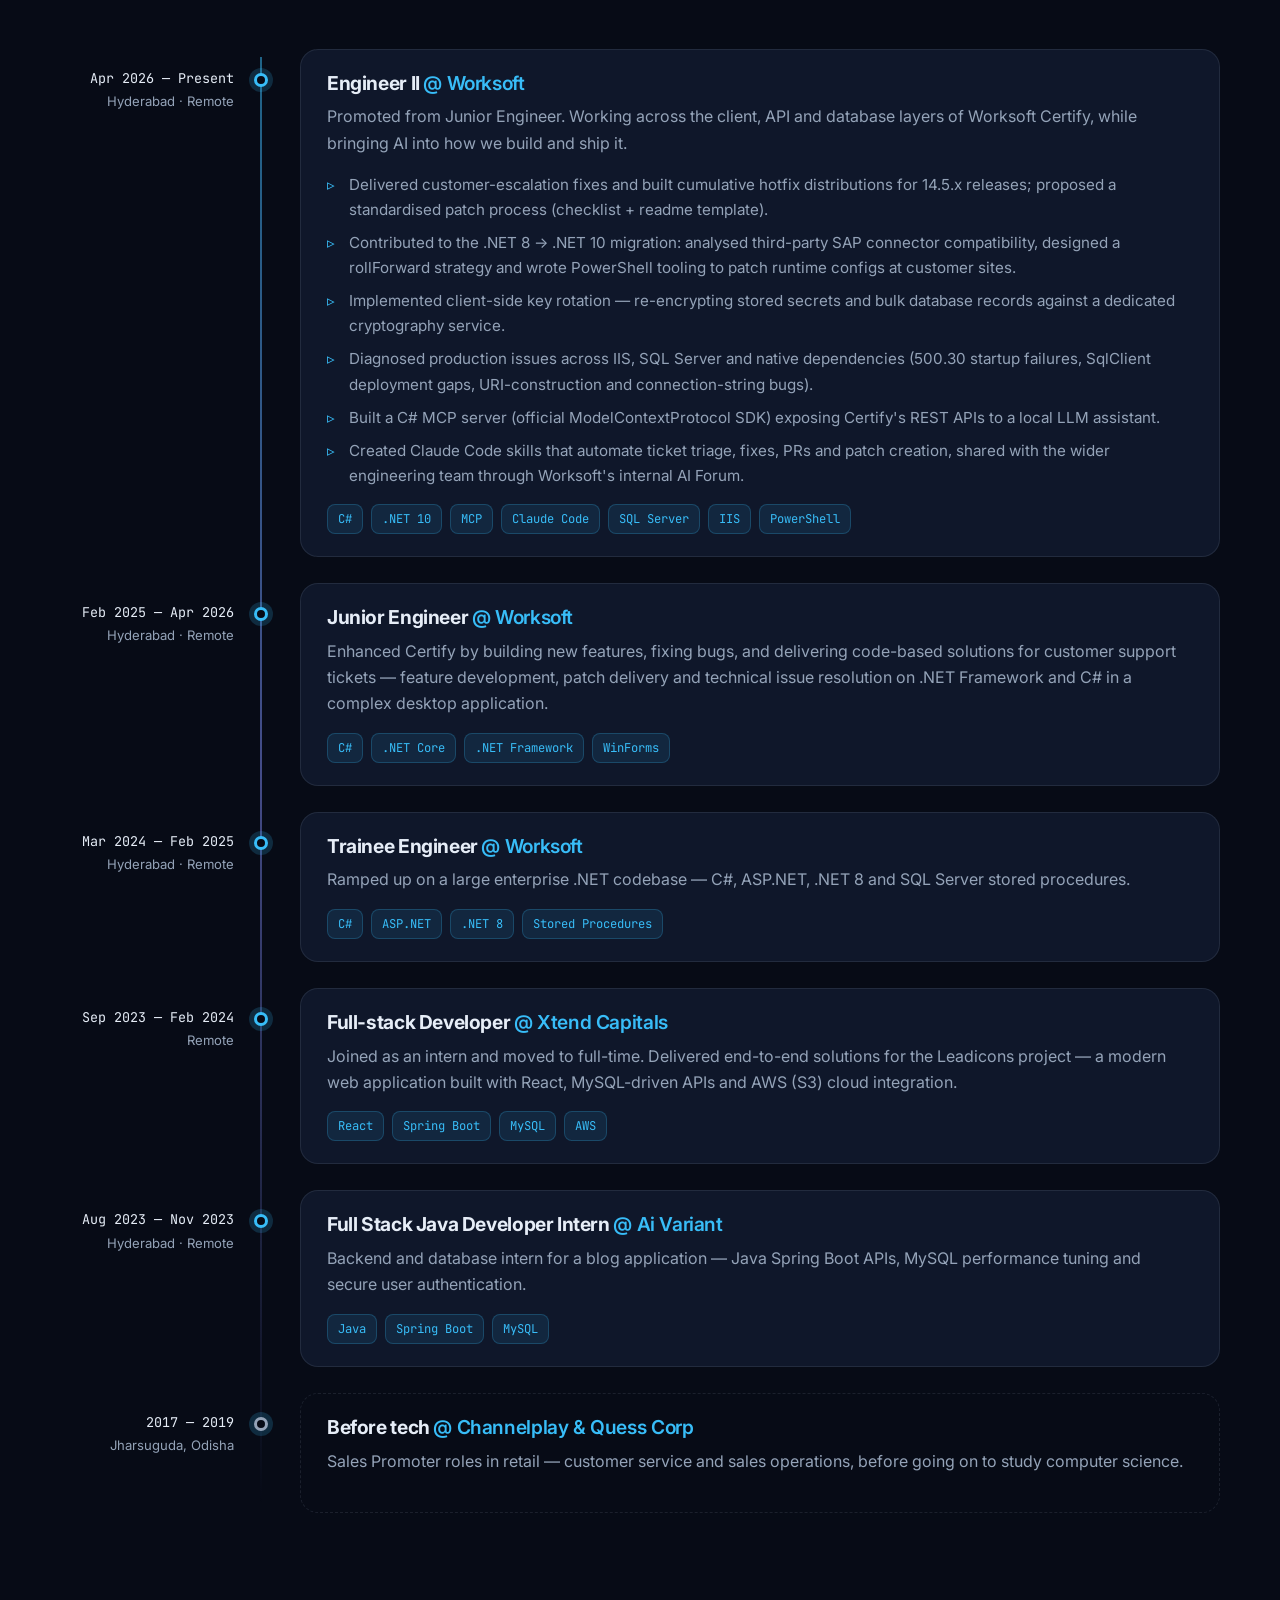
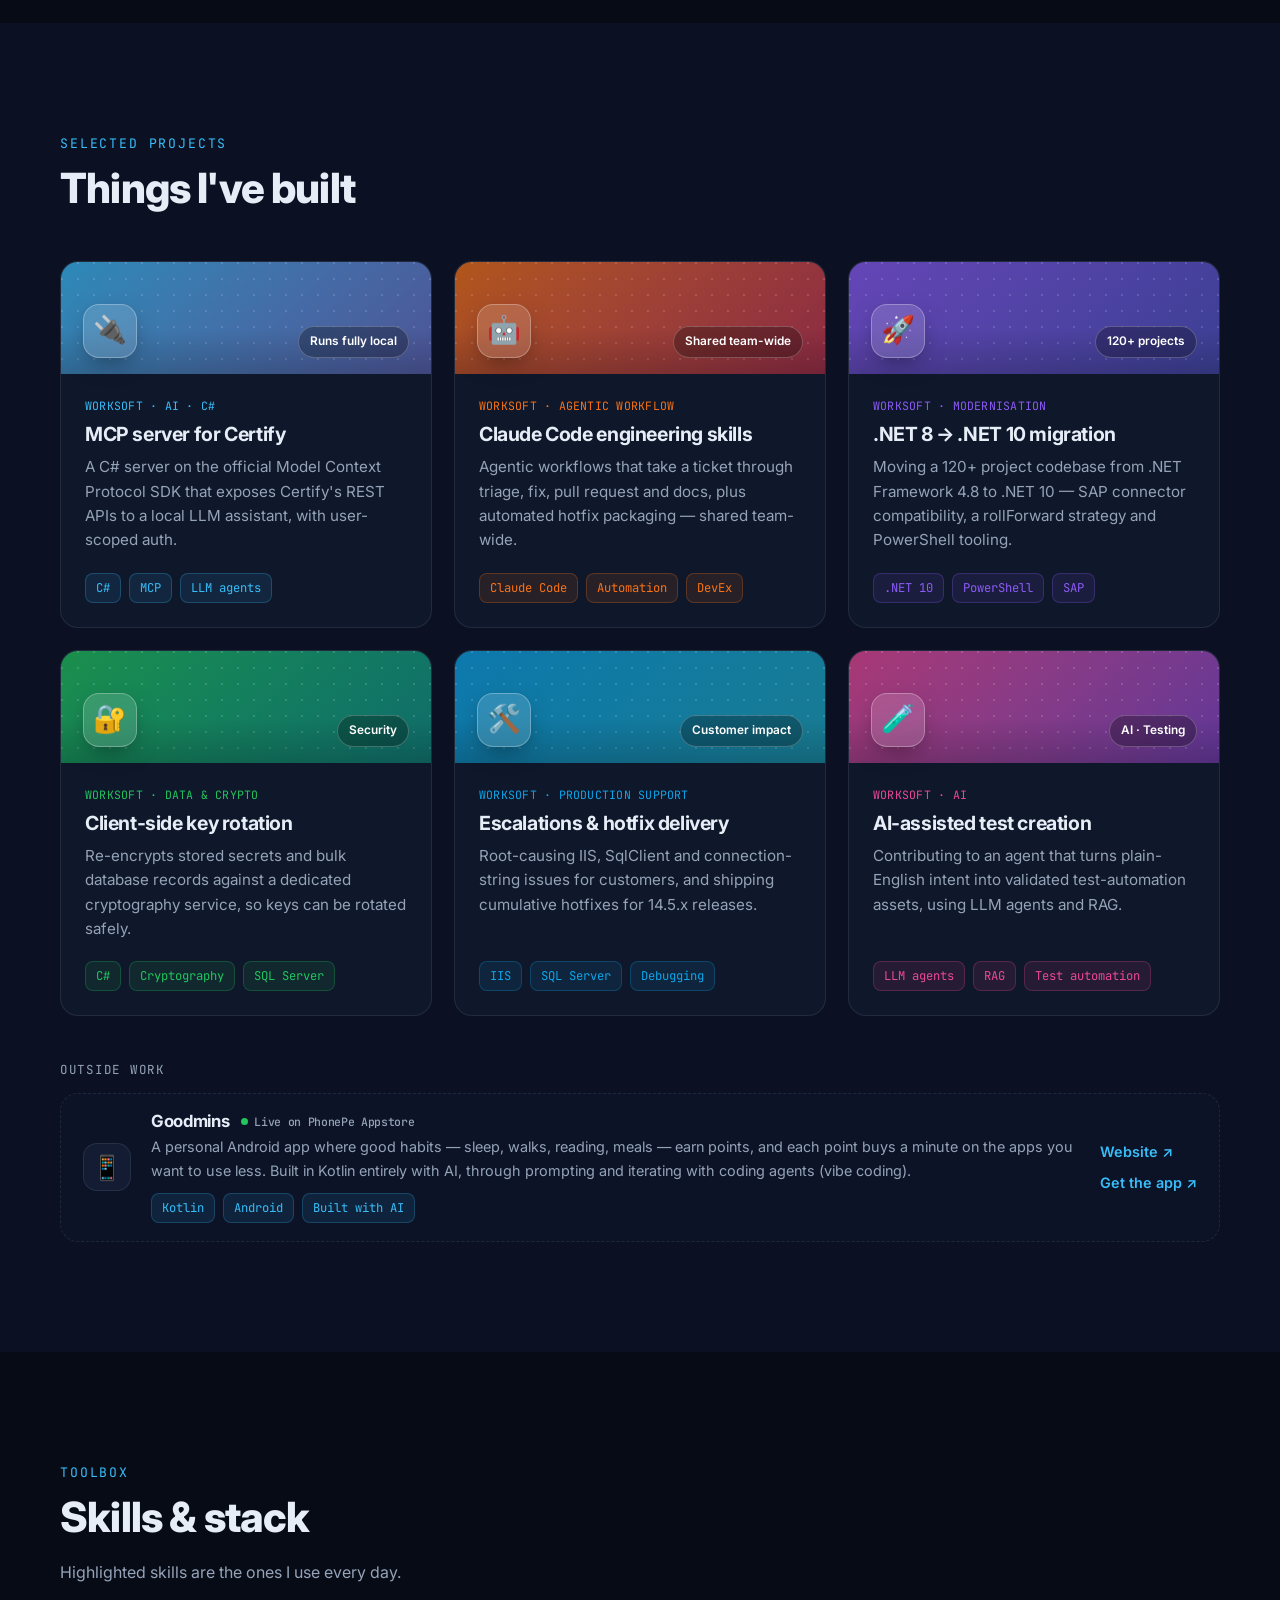
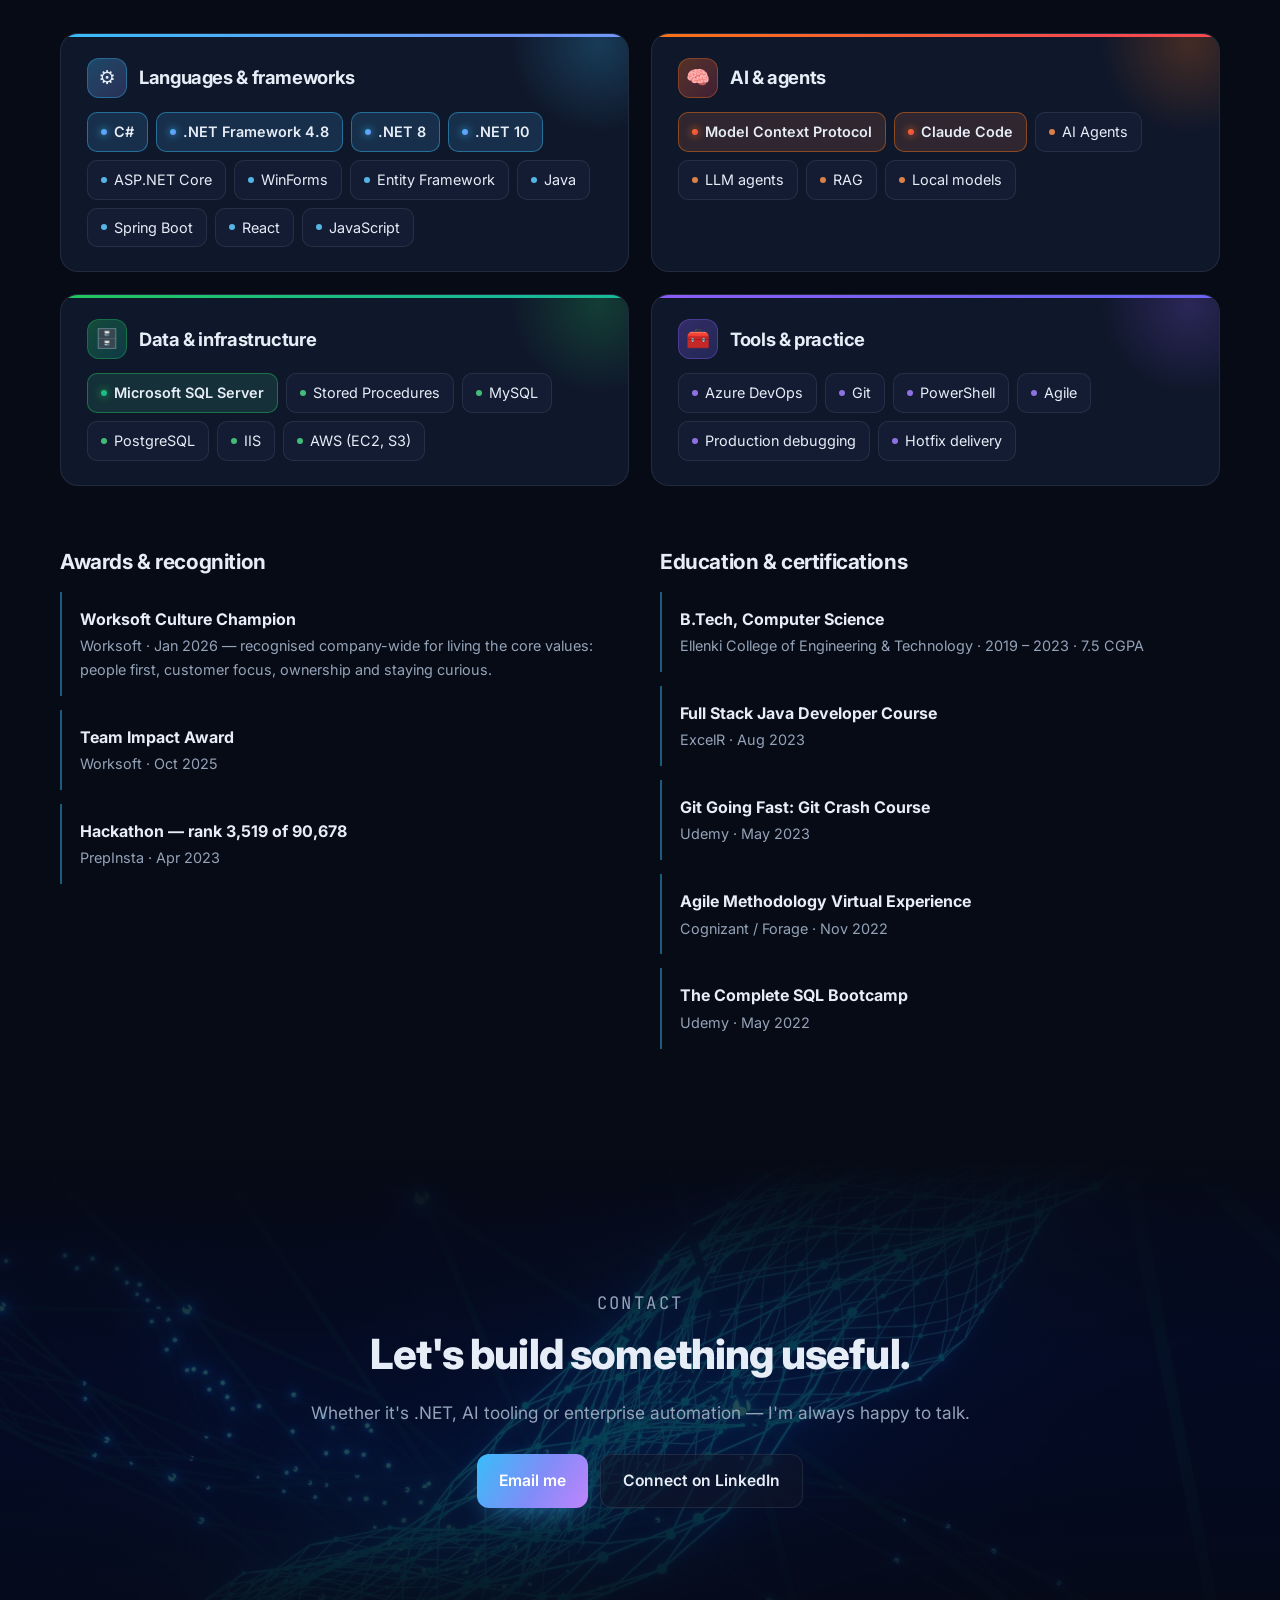
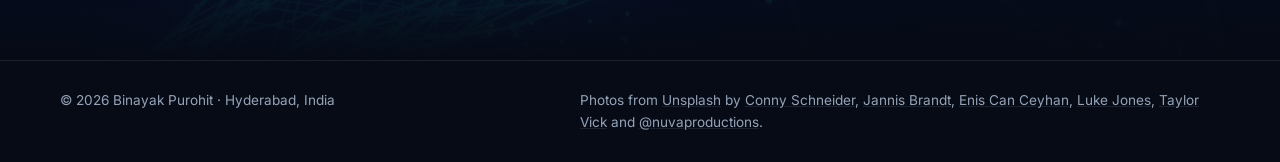
==== commit 752821d2: "Simplify project cards and cache-bust CSS/JS Drop the bullet lists so each card has a clear title an" ====
--- a/index.html
+++ b/index.html
@@ -16,7 +16,7 @@
   <link rel="preconnect" href="https://fonts.googleapis.com">
   <link rel="preconnect" href="https://fonts.gstatic.com" crossorigin>
   <link href="https://fonts.googleapis.com/css2?family=Inter:wght@400;500;600;700;800&family=JetBrains+Mono:wght@400;500&display=swap" rel="stylesheet">
-  <link rel="stylesheet" href="assets/css/styles.css">
+  <link rel="stylesheet" href="assets/css/styles.css?v=20261117c">
   <script>try{var t=localStorage.getItem('theme');if(t)document.documentElement.dataset.theme=t;}catch(e){}</script>
 </head>
 <body>
@@ -239,8 +239,7 @@
             <div class="project__body">
               <p class="project__tag">Worksoft · AI · C#</p>
               <h3>MCP server for Certify</h3>
-              <p class="project__desc">A C# Model Context Protocol server that lets a local LLM assistant work with Certify through its REST APIs.</p>
-              <ul class="project__points"><li>Built on the official ModelContextProtocol C# SDK</li><li>Exposes Certify's REST APIs as agent tools</li><li>Local model with user-scoped auth</li></ul>
+              <p class="project__desc">A C# server on the official Model Context Protocol SDK that exposes Certify's REST APIs to a local LLM assistant, with user-scoped auth.</p>
               <ul class="tags"><li>C#</li><li>MCP</li><li>LLM agents</li></ul>
             </div>
           </article>
@@ -249,8 +248,7 @@
             <div class="project__body">
               <p class="project__tag">Worksoft · Agentic workflow</p>
               <h3>Claude Code engineering skills</h3>
-              <p class="project__desc">Agentic workflows that take engineering tickets from triage all the way to a reviewed fix.</p>
-              <ul class="project__points"><li>Ticket triage → fix → pull request → docs</li><li>Automated hotfix patch build and packaging</li><li>Shared through Worksoft's internal AI Forum</li></ul>
+              <p class="project__desc">Agentic workflows that take a ticket through triage, fix, pull request and docs, plus automated hotfix packaging — shared team-wide.</p>
               <ul class="tags"><li>Claude Code</li><li>Automation</li><li>DevEx</li></ul>
             </div>
           </article>
@@ -259,8 +257,7 @@
             <div class="project__body">
               <p class="project__tag">Worksoft · Modernisation</p>
               <h3>.NET 8 → .NET 10 migration</h3>
-              <p class="project__desc">Part of moving a large enterprise codebase from .NET Framework 4.8 to .NET 8 and .NET 10.</p>
-              <ul class="project__points"><li>Third-party SAP connector compatibility analysis</li><li>Designed the rollForward strategy</li><li>PowerShell tooling to patch runtime configs at customer sites</li></ul>
+              <p class="project__desc">Moving a 120+ project codebase from .NET Framework 4.8 to .NET 10 — SAP connector compatibility, a rollForward strategy and PowerShell tooling.</p>
               <ul class="tags"><li>.NET 10</li><li>PowerShell</li><li>SAP</li></ul>
             </div>
           </article>
@@ -269,8 +266,7 @@
             <div class="project__body">
               <p class="project__tag">Worksoft · Data &amp; crypto</p>
               <h3>Client-side key rotation</h3>
-              <p class="project__desc">Key rotation for Certify's stored secrets, built against a dedicated cryptography service.</p>
-              <ul class="project__points"><li>Re-encrypts stored secrets</li><li>Bulk re-encryption of database records</li><li>Integrates with a dedicated crypto service</li></ul>
+              <p class="project__desc">Re-encrypts stored secrets and bulk database records against a dedicated cryptography service, so keys can be rotated safely.</p>
               <ul class="tags"><li>C#</li><li>Cryptography</li><li>SQL Server</li></ul>
             </div>
           </article>
@@ -279,8 +275,7 @@
             <div class="project__body">
               <p class="project__tag">Worksoft · Production support</p>
               <h3>Escalations &amp; hotfix delivery</h3>
-              <p class="project__desc">Root-causing customer escalations and shipping cumulative hotfixes for 14.5.x releases.</p>
-              <ul class="project__points"><li>Diagnosed IIS 500.30, SqlClient and connection-string issues</li><li>Built cumulative hotfix distributions</li><li>Proposed a standard patch process (checklist + readme)</li></ul>
+              <p class="project__desc">Root-causing IIS, SqlClient and connection-string issues for customers, and shipping cumulative hotfixes for 14.5.x releases.</p>
               <ul class="tags"><li>IIS</li><li>SQL Server</li><li>Debugging</li></ul>
             </div>
           </article>
@@ -289,8 +284,7 @@
             <div class="project__body">
               <p class="project__tag">Worksoft · AI</p>
               <h3>AI-assisted test creation</h3>
-              <p class="project__desc">Contributing to an agent that turns plain-English intent into validated test-automation assets.</p>
-              <ul class="project__points"><li>Natural language in, automation assets out</li><li>Validates what the agent generates</li><li>LLM agents with retrieval (RAG)</li></ul>
+              <p class="project__desc">Contributing to an agent that turns plain-English intent into validated test-automation assets, using LLM agents and RAG.</p>
               <ul class="tags"><li>LLM agents</li><li>RAG</li><li>Test automation</li></ul>
             </div>
           </article>
@@ -391,6 +385,6 @@
     </div>
   </footer>
 
-  <script src="assets/js/main.js" defer></script>
+  <script src="assets/js/main.js?v=20261117c" defer></script>
 </body>
 </html>
--- a/assets/css/styles.css
+++ b/assets/css/styles.css
@@ -279,12 +279,10 @@
 .project__icon { position: relative; z-index: 1; display: grid; place-items: center; width: 54px; height: 54px; border-radius: 16px; font-size: 1.7rem; background: rgba(255,255,255,.14); border: 1px solid rgba(255,255,255,.28); backdrop-filter: blur(6px); box-shadow: 0 8px 24px -8px rgba(0,0,0,.5); transition: transform .3s; }
 .project:hover .project__icon { transform: scale(1.08) rotate(-4deg); }
 .project__badge { position: relative; z-index: 1; padding: 5px 11px; border-radius: 999px; font-size: .74rem; font-weight: 600; color: #fff; background: rgba(0,0,0,.28); border: 1px solid rgba(255,255,255,.22); backdrop-filter: blur(6px); }
-.project__body { padding: 20px 22px 24px; display: flex; flex-direction: column; flex: 1; }
-.project .project__tag { font-family: "JetBrains Mono", monospace; font-size: .72rem; color: var(--c1); margin-bottom: 6px; letter-spacing: .02em; }
-.project .project__desc { color: var(--muted); font-size: .94rem; margin-bottom: 12px; }
-.project__points { display: grid; gap: 7px; margin: 0 0 18px; flex: 1; align-content: start; }
-.project__points li { position: relative; padding-left: 22px; font-size: .88rem; color: var(--text); opacity: .88; }
-.project__points li::before { content: ""; position: absolute; left: 2px; top: .5em; width: 9px; height: 9px; border-radius: 3px; background: linear-gradient(135deg, var(--c1), var(--c2)); }
+.project__body { padding: 22px 24px 24px; display: flex; flex-direction: column; flex: 1; }
+.project .project__tag { font-family: "JetBrains Mono", monospace; font-size: .72rem; color: var(--c1); margin-bottom: 8px; text-transform: uppercase; letter-spacing: .02em; }
+.project h3 { font-size: 1.22rem; margin-bottom: 10px; }
+.project .project__desc { color: var(--muted); font-size: .95rem; line-height: 1.6; margin-bottom: 20px; flex: 1; }
 .project .tags li { color: var(--c1); background: color-mix(in srgb, var(--c1) 10%, transparent); border-color: color-mix(in srgb, var(--c1) 25%, transparent); }
 
 /* Side project strip */
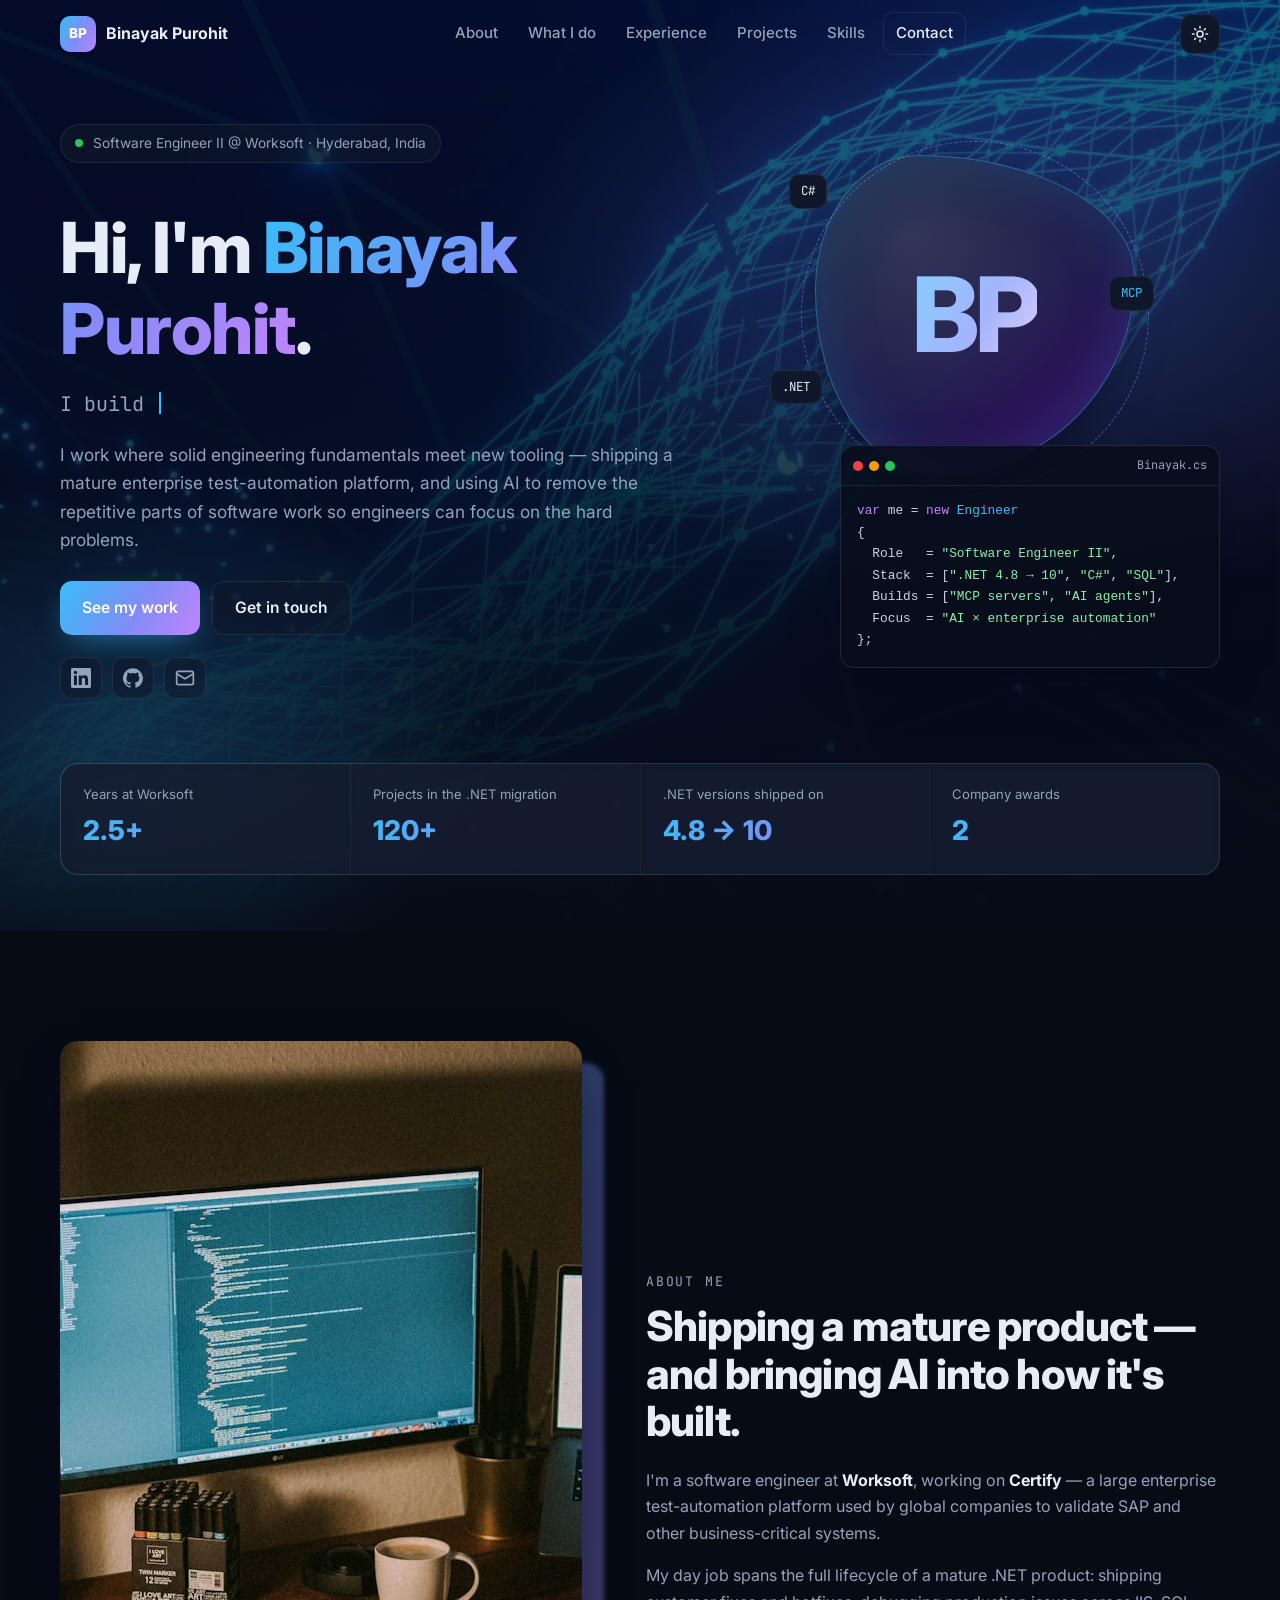
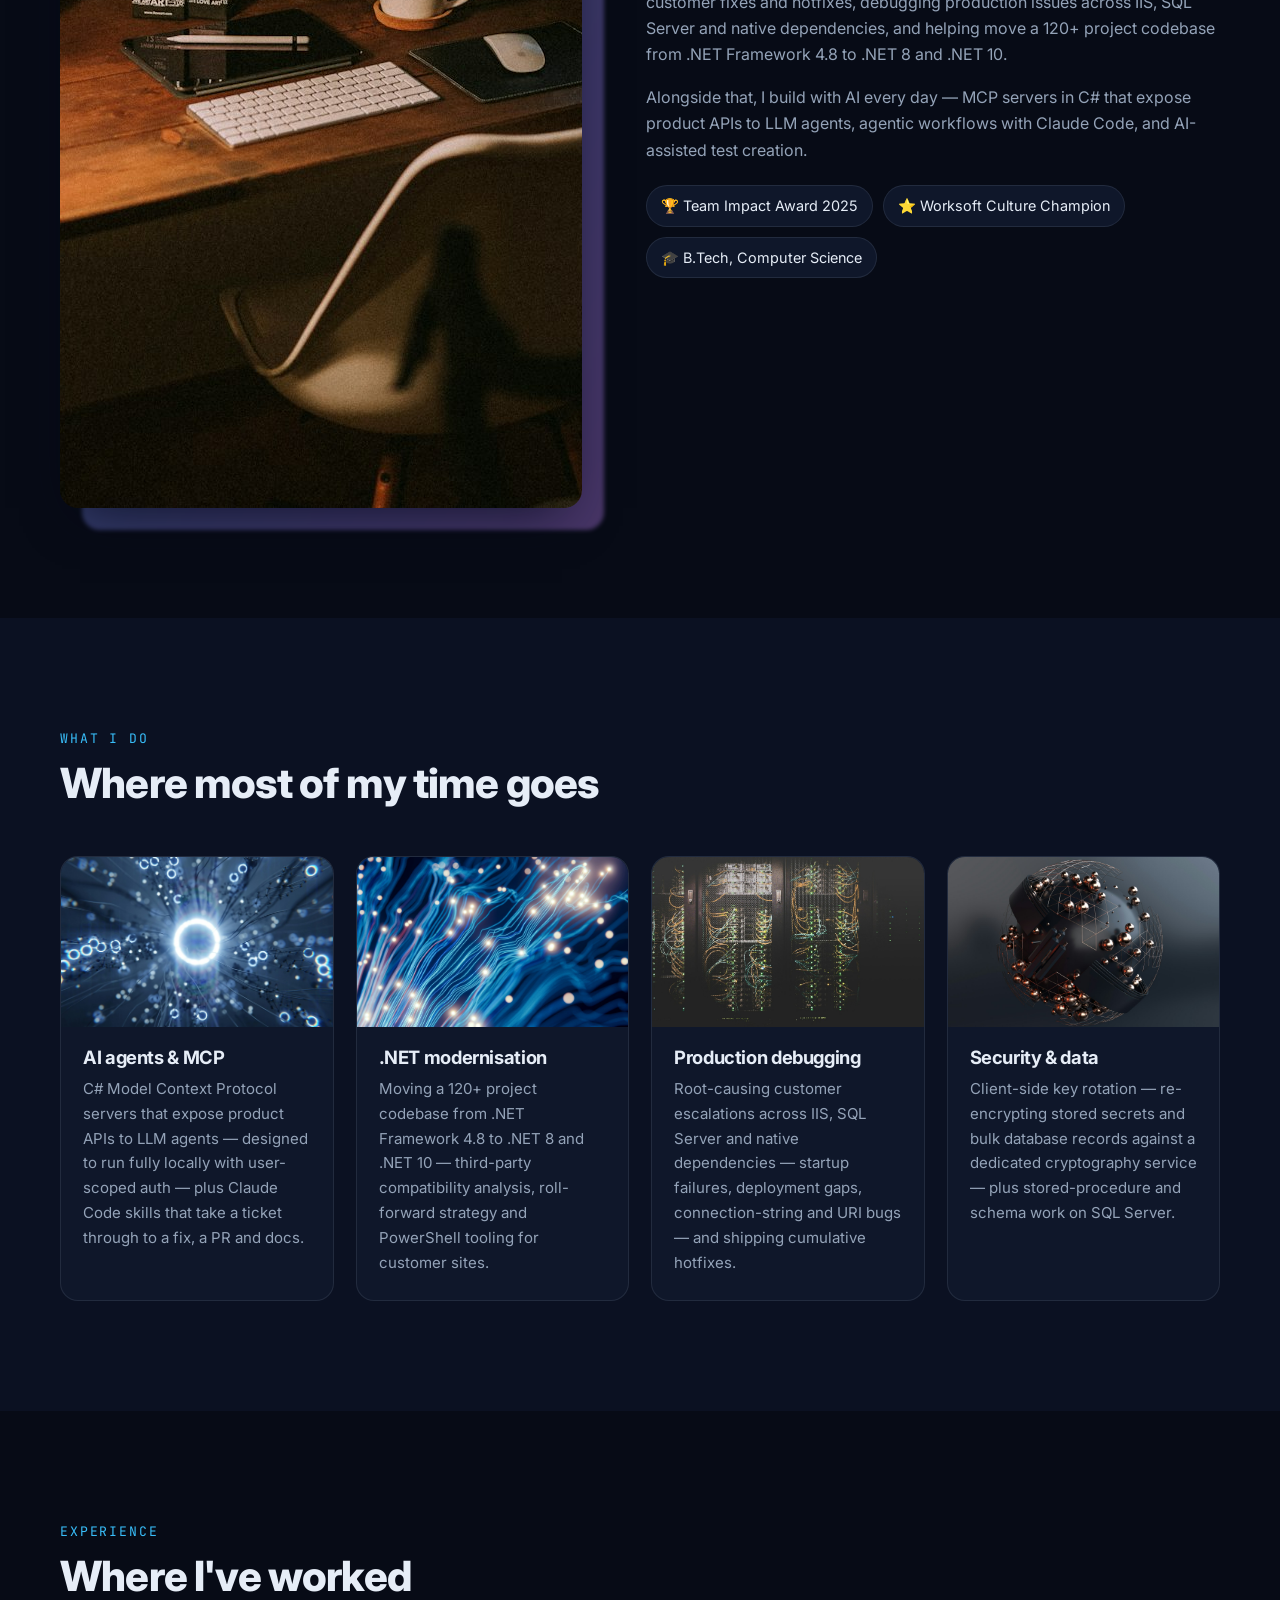
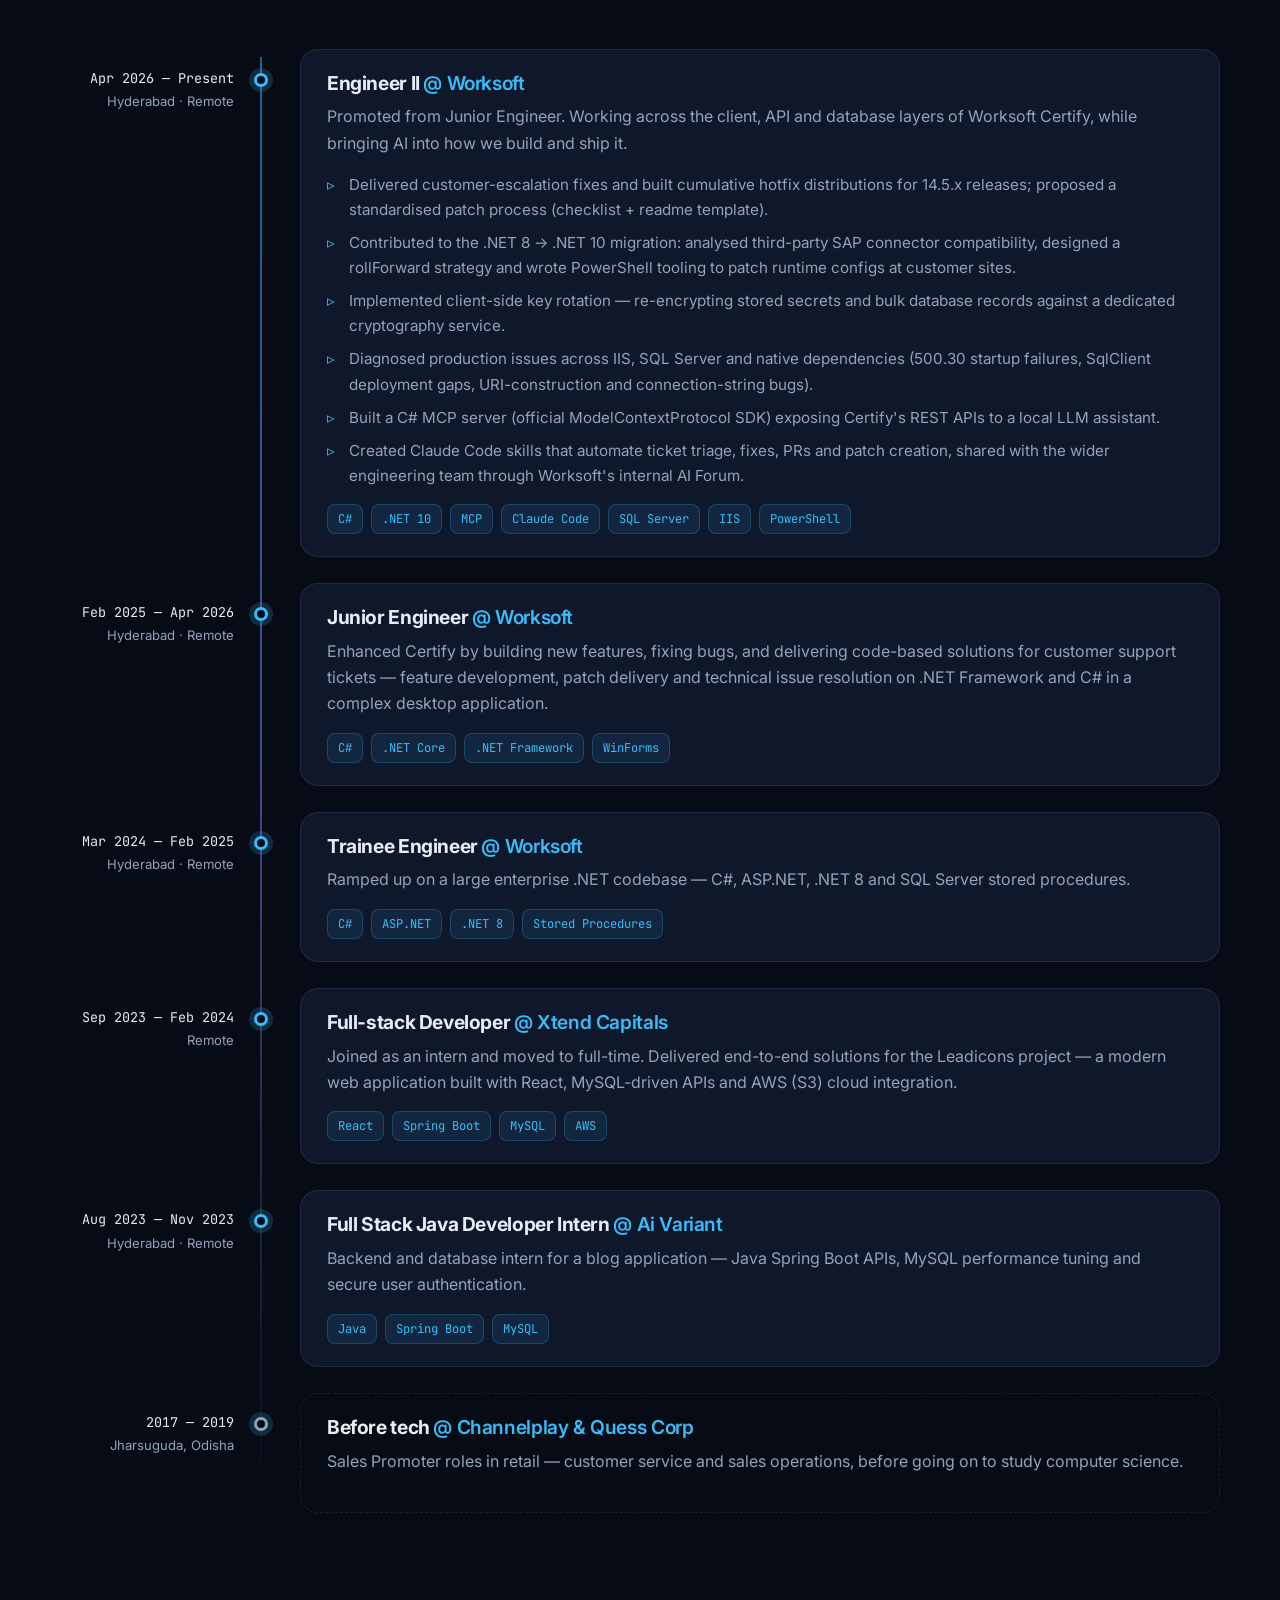
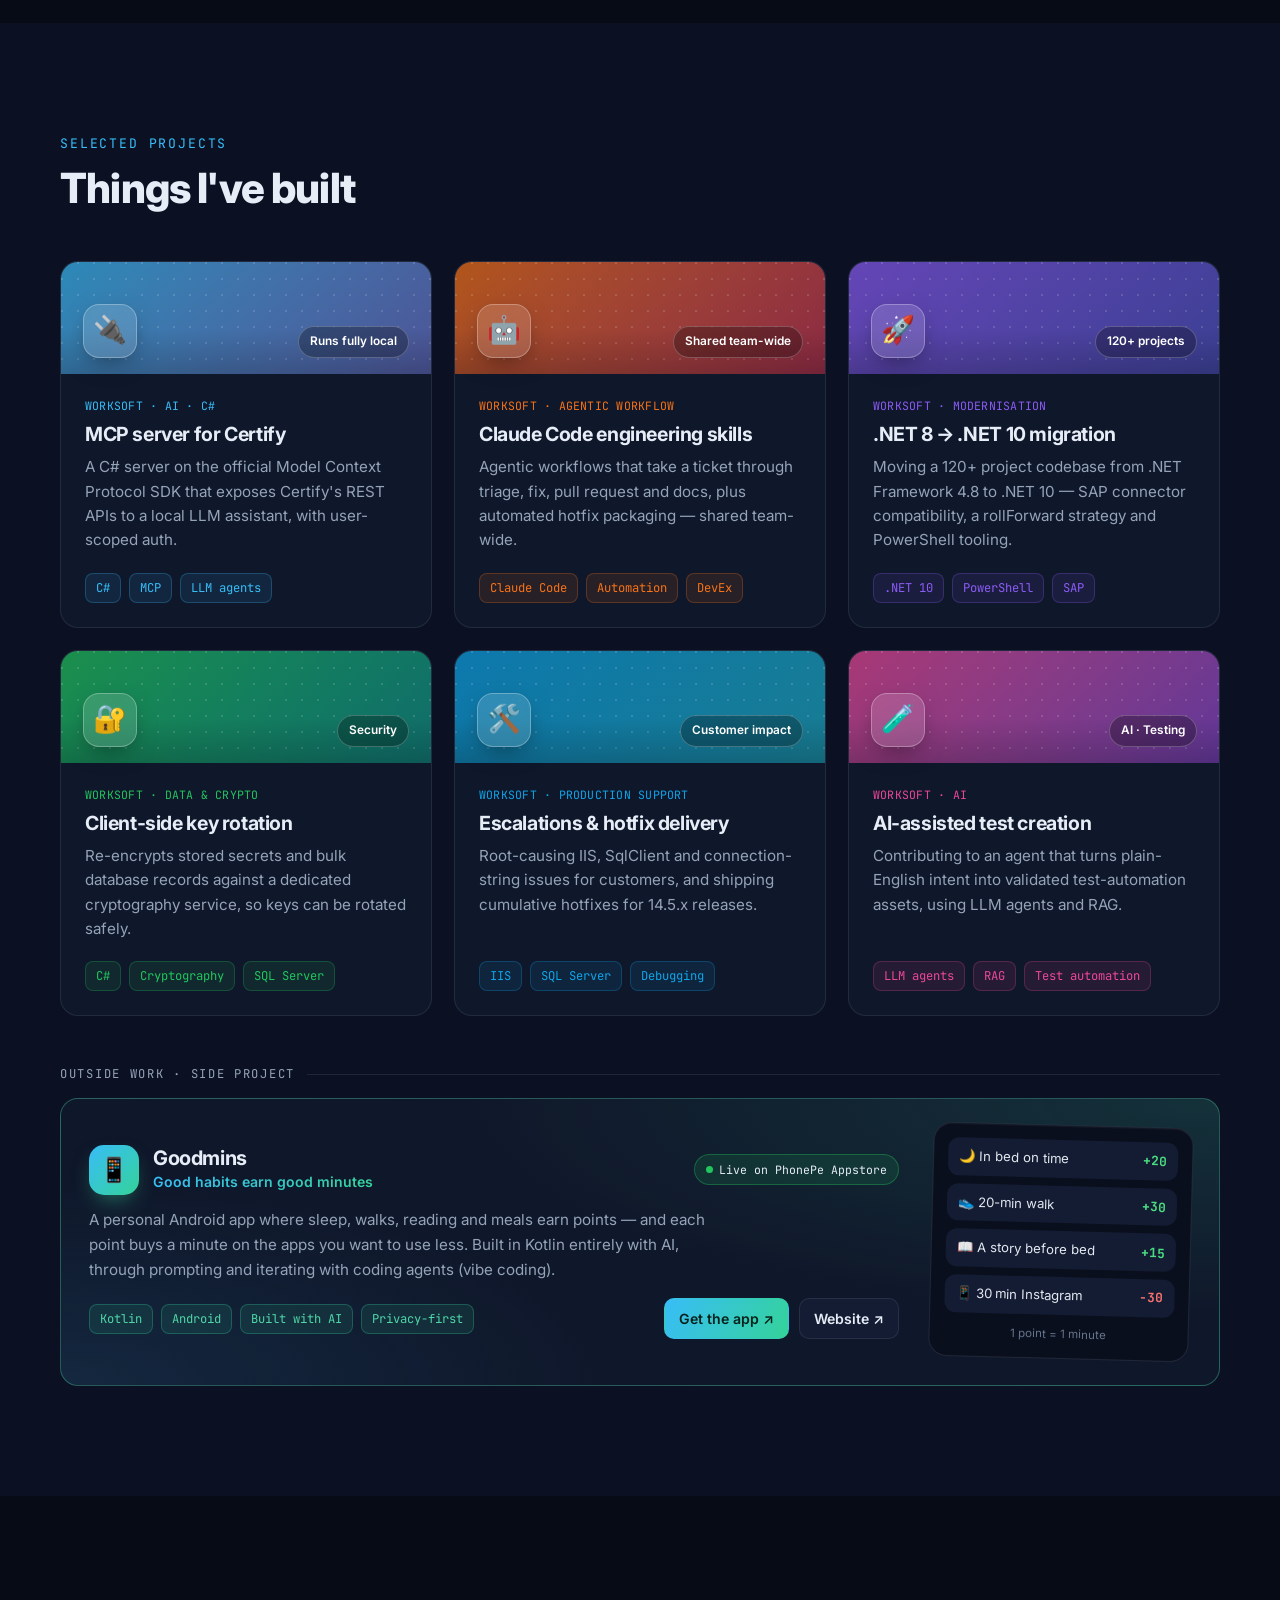
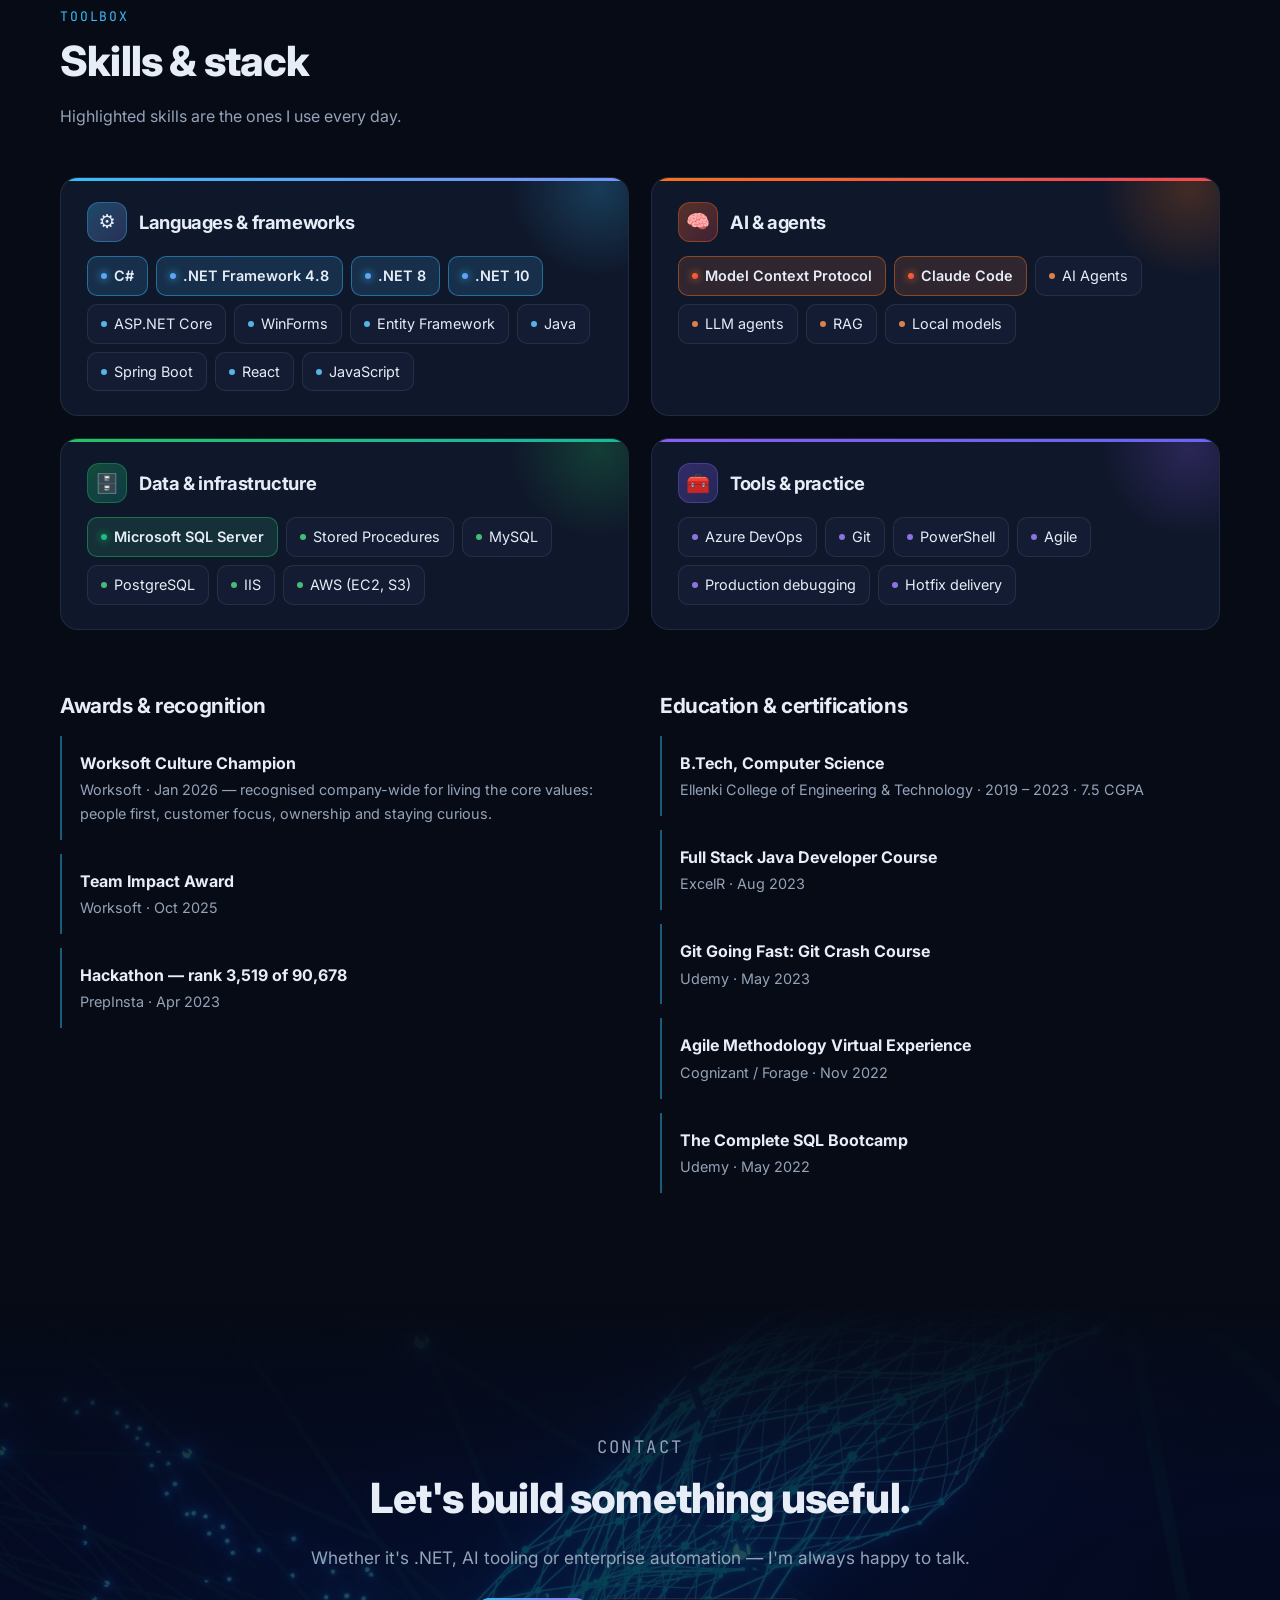
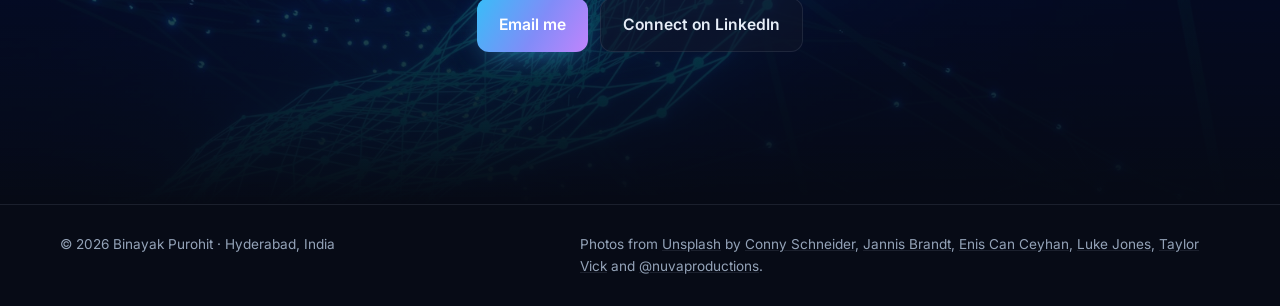
==== commit ab7004c7: "Give the Goodmins side-project strip a makeover Branded blue-green card with tagline, live badge, ap" ====
--- a/index.html
+++ b/index.html
@@ -16,7 +16,7 @@
   <link rel="preconnect" href="https://fonts.googleapis.com">
   <link rel="preconnect" href="https://fonts.gstatic.com" crossorigin>
   <link href="https://fonts.googleapis.com/css2?family=Inter:wght@400;500;600;700;800&family=JetBrains+Mono:wght@400;500&display=swap" rel="stylesheet">
-  <link rel="stylesheet" href="assets/css/styles.css?v=20261117c">
+  <link rel="stylesheet" href="assets/css/styles.css?v=20261117d">
   <script>try{var t=localStorage.getItem('theme');if(t)document.documentElement.dataset.theme=t;}catch(e){}</script>
 </head>
 <body>
@@ -290,18 +290,33 @@
           </article>
         </div>
         <div class="side reveal">
-          <p class="side__label">Outside work</p>
+          <p class="side__label">Outside work · Side project</p>
           <article class="side__card">
-            <span class="side__icon" aria-hidden="true">📱</span>
-            <div class="side__text">
-              <h3>Goodmins <span class="side__live"><span class="live-dot" aria-hidden="true"></span>Live on PhonePe Appstore</span></h3>
-              <p>A personal Android app where good habits — sleep, walks, reading, meals — earn points, and each point buys a minute on the apps you want to use less. Built in Kotlin entirely with AI, through prompting and iterating with coding agents (vibe coding).</p>
-              <ul class="tags"><li>Kotlin</li><li>Android</li><li>Built with AI</li></ul>
-            </div>
-            <div class="side__links">
-              <a href="https://goodmins.github.io/" target="_blank" rel="noopener">Website ↗</a>
-              <a href="https://www.phonepeappstore.com/apps/productivity/goodmins/app.goodmins/" target="_blank" rel="noopener">Get the app ↗</a>
-            </div>
+            <div class="side__main">
+              <div class="side__head">
+                <span class="side__icon" aria-hidden="true">📱</span>
+                <div>
+                  <h3>Goodmins</h3>
+                  <p class="side__tagline">Good habits earn good minutes</p>
+                </div>
+                <span class="side__live"><span class="live-dot" aria-hidden="true"></span>Live on PhonePe Appstore</span>
+              </div>
+              <p class="side__desc">A personal Android app where sleep, walks, reading and meals earn points — and each point buys a minute on the apps you want to use less. Built in Kotlin entirely with AI, through prompting and iterating with coding agents (vibe coding).</p>
+              <div class="side__foot">
+                <ul class="tags"><li>Kotlin</li><li>Android</li><li>Built with AI</li><li>Privacy-first</li></ul>
+                <div class="side__links">
+                  <a class="side__btn side__btn--solid" href="https://www.phonepeappstore.com/apps/productivity/goodmins/app.goodmins/" target="_blank" rel="noopener">Get the app ↗</a>
+                  <a class="side__btn" href="https://goodmins.github.io/" target="_blank" rel="noopener">Website ↗</a>
+                </div>
+              </div>
+            </div>
+            <ul class="side__demo" aria-label="Example points">
+              <li><span>🌙 In bed on time</span><b class="plus">+20</b></li>
+              <li><span>👟 20-min walk</span><b class="plus">+30</b></li>
+              <li><span>📖 A story before bed</span><b class="plus">+15</b></li>
+              <li><span>📱 30 min Instagram</span><b class="minus">−30</b></li>
+              <li class="side__rule">1 point = 1 minute</li>
+            </ul>
           </article>
         </div>
       </div>
@@ -385,6 +400,6 @@
     </div>
   </footer>
 
-  <script src="assets/js/main.js?v=20261117c" defer></script>
+  <script src="assets/js/main.js?v=20261117d" defer></script>
 </body>
 </html>
--- a/assets/css/styles.css
+++ b/assets/css/styles.css
@@ -286,14 +286,43 @@
 .project .tags li { color: var(--c1); background: color-mix(in srgb, var(--c1) 10%, transparent); border-color: color-mix(in srgb, var(--c1) 25%, transparent); }
 
 /* Side project strip */
-.side { margin-top: 44px; }
-.side .side__label { font-family: "JetBrains Mono", monospace; font-size: .78rem; text-transform: uppercase; letter-spacing: .14em; color: var(--muted); margin-bottom: 12px; }
-.side__card { display: grid; grid-template-columns: auto 1fr auto; gap: 20px; align-items: center; padding: 18px 22px; border-radius: var(--radius); border: 1px dashed var(--border); background: color-mix(in srgb, var(--surface) 55%, transparent); }
-.side__icon { display: grid; place-items: center; width: 48px; height: 48px; border-radius: 14px; font-size: 1.5rem; background: var(--surface-2); border: 1px solid var(--border); }
-.side__text h3 { font-size: 1.05rem; margin-bottom: 4px; display: flex; flex-wrap: wrap; align-items: center; gap: 6px 12px; }
-.side__live { font-family: "JetBrains Mono", monospace; font-size: .72rem; font-weight: 500; color: var(--muted); }
-.side__text p { color: var(--muted); font-size: .9rem; margin-bottom: 10px; }
-.side__links { display: grid; gap: 8px; font-weight: 600; font-size: .9rem; white-space: nowrap; }
+.side { margin-top: 48px; --g1: #38bdf8; --g2: #34d399; }
+.side .side__label { display: flex; align-items: center; gap: 12px; font-family: "JetBrains Mono", monospace; font-size: .76rem; text-transform: uppercase; letter-spacing: .14em; color: var(--muted); margin-bottom: 14px; }
+.side .side__label::after { content: ""; flex: 1; height: 1px; background: var(--border); }
+.side__card { position: relative; display: grid; grid-template-columns: 1fr 260px; gap: 32px; align-items: center; padding: 26px 28px; border-radius: var(--radius); border: 1px solid color-mix(in srgb, var(--g2) 28%, var(--border)); background:
+  radial-gradient(120% 140% at 100% 0%, color-mix(in srgb, var(--g2) 14%, transparent), transparent 55%),
+  radial-gradient(80% 120% at 0% 100%, color-mix(in srgb, var(--g1) 10%, transparent), transparent 60%),
+  var(--surface); overflow: hidden; transition: border-color .3s, box-shadow .3s; }
+.side__card:hover { border-color: color-mix(in srgb, var(--g2) 50%, transparent); box-shadow: var(--shadow); }
+.side__head { display: flex; align-items: center; gap: 14px; flex-wrap: wrap; margin-bottom: 12px; }
+.side__icon { display: grid; place-items: center; width: 50px; height: 50px; border-radius: 15px; font-size: 1.5rem; background: linear-gradient(135deg, var(--g1), var(--g2)); box-shadow: 0 10px 24px -10px color-mix(in srgb, var(--g2) 70%, transparent); }
+.side__head h3 { margin: 0; font-size: 1.25rem; }
+.side .side__tagline { margin: 0; font-size: .88rem; font-weight: 600; background: linear-gradient(120deg, var(--g1), var(--g2)); -webkit-background-clip: text; background-clip: text; color: transparent; }
+.side__live { margin-left: auto; display: inline-flex; align-items: center; padding: 5px 11px; border-radius: 999px; font-family: "JetBrains Mono", monospace; font-size: .72rem; color: var(--text); background: color-mix(in srgb, #22c55e 12%, transparent); border: 1px solid color-mix(in srgb, #22c55e 35%, transparent); }
+.side .side__desc { color: var(--muted); font-size: .95rem; margin-bottom: 16px; max-width: 64ch; }
+.side__foot { display: flex; flex-wrap: wrap; align-items: center; justify-content: space-between; gap: 14px; }
+.side .tags li { color: color-mix(in srgb, var(--g2) 85%, var(--text)); background: color-mix(in srgb, var(--g2) 10%, transparent); border-color: color-mix(in srgb, var(--g2) 28%, transparent); }
+.side__links { display: flex; gap: 10px; }
+.side__btn { padding: 8px 14px; border-radius: 10px; font-weight: 600; font-size: .88rem; color: var(--text); border: 1px solid var(--border); background: var(--surface-2); transition: transform .2s, border-color .2s; }
+.side__btn:hover { text-decoration: none; transform: translateY(-1px); border-color: var(--g2); }
+.side__btn--solid { color: #04221a; border-color: transparent; background: linear-gradient(120deg, var(--g1), var(--g2)); }
+.side__demo { display: grid; gap: 8px; padding: 14px; border-radius: 18px; background: #0a0f1d; border: 1px solid rgba(148,163,184,.16); box-shadow: inset 0 1px 0 rgba(255,255,255,.04); color: #e2e8f0; transform: rotate(1.5deg); transition: transform .4s ease; }
+.side__card:hover .side__demo { transform: rotate(0); }
+.side__demo li { display: flex; justify-content: space-between; align-items: center; gap: 8px; padding: 8px 11px; border-radius: 11px; background: #131c33; font-size: .82rem; }
+.side__demo b { font-family: "JetBrains Mono", monospace; font-size: .8rem; }
+.side__demo .plus { color: #4ade80; }
+.side__demo .minus { color: #f87171; }
+.side__demo .side__rule { justify-content: center; background: transparent; padding: 2px 0 0; font-size: .72rem; color: #64748b; }
+@media (max-width: 880px) {
+  .side__card { grid-template-columns: 1fr; gap: 22px; }
+  .side__demo { transform: none; max-width: 360px; }
+}
+@media (max-width: 560px) {
+  .side__card { padding: 20px; }
+  .side__live { margin-left: 0; }
+  .side__links { width: 100%; }
+  .side__btn { flex: 1; text-align: center; }
+}
 .live-dot { display: inline-block; width: 7px; height: 7px; margin-right: 6px; border-radius: 50%; background: #22c55e; vertical-align: 1px; animation: pulse 2s infinite; }
 
 /* Skills */
@@ -317,6 +346,4 @@
 @media (max-width: 880px) { .skills { grid-template-columns: 1fr; } }
 @media (max-width: 640px) {
   .projects { grid-template-columns: 1fr; }
-  .side__card { grid-template-columns: auto 1fr; align-items: start; gap: 14px; }
-  .side__links { grid-column: 1 / -1; display: flex; gap: 16px; }
-}
+}
